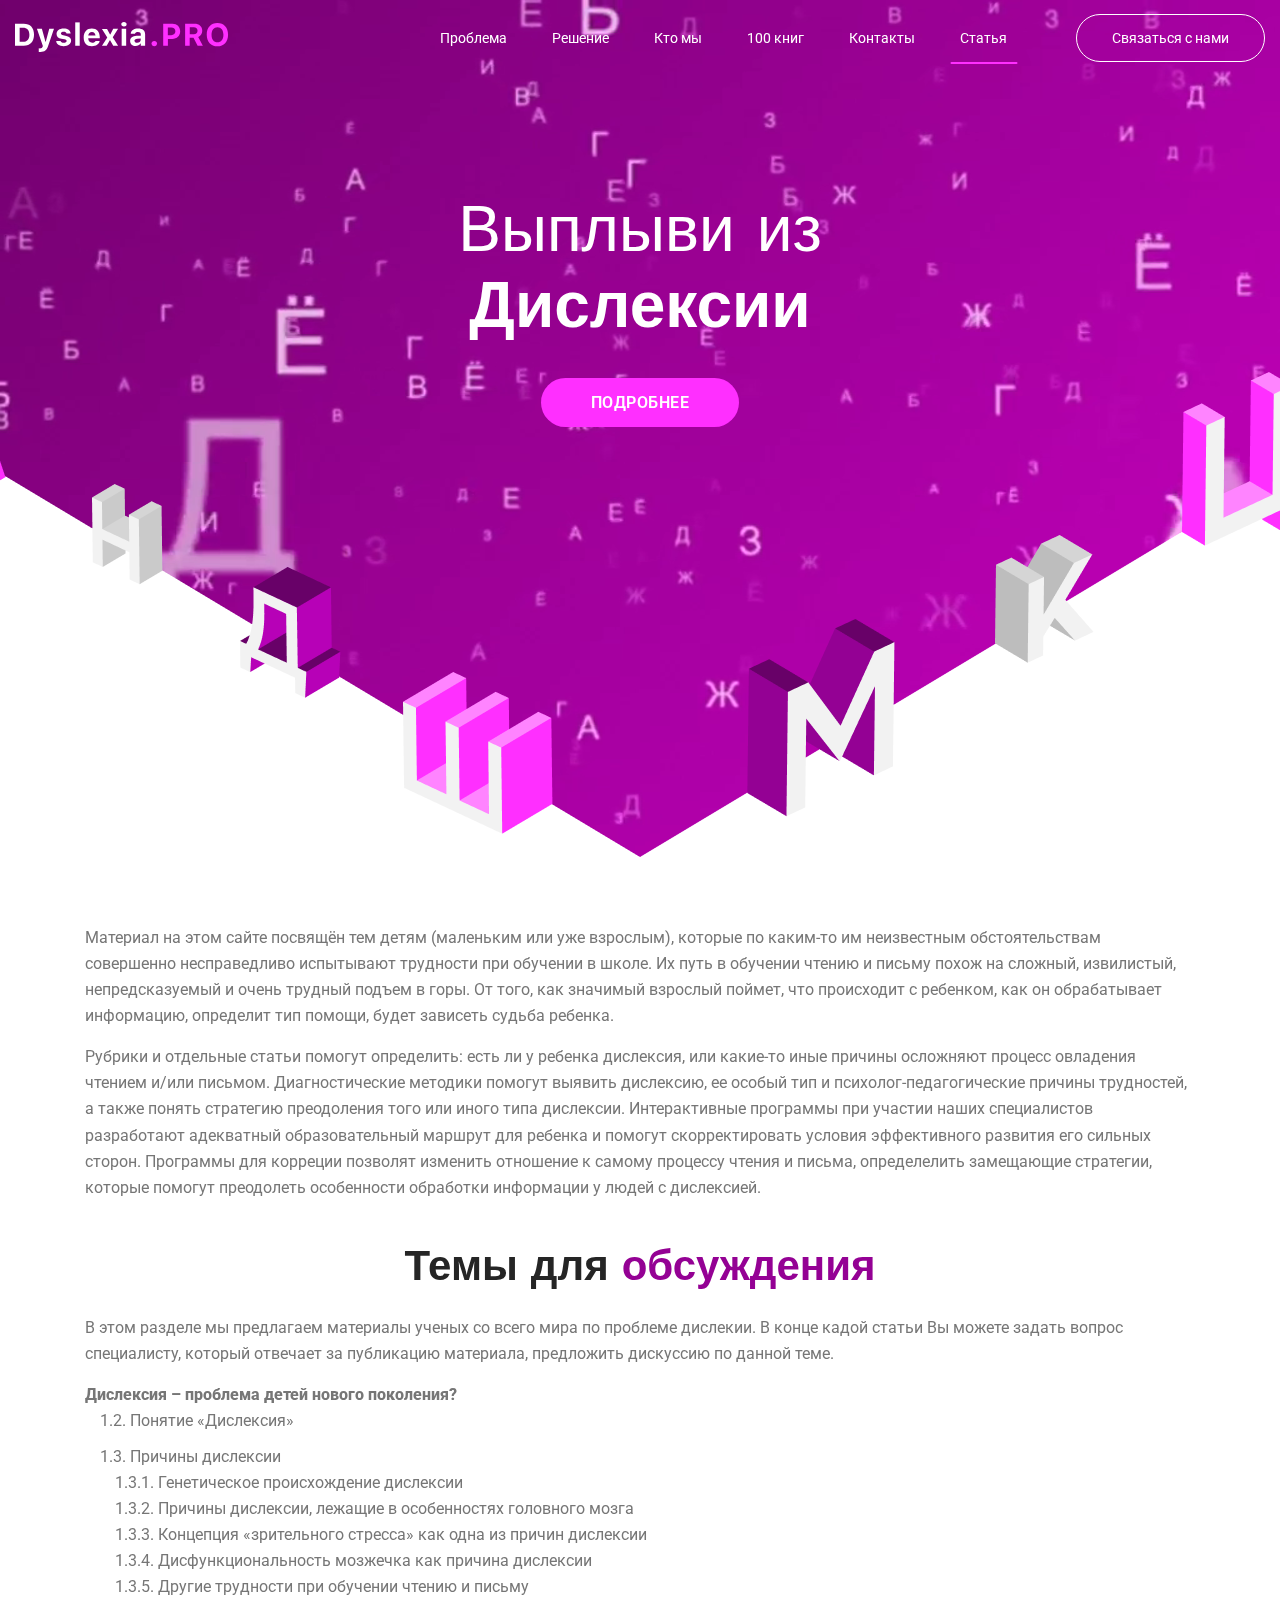
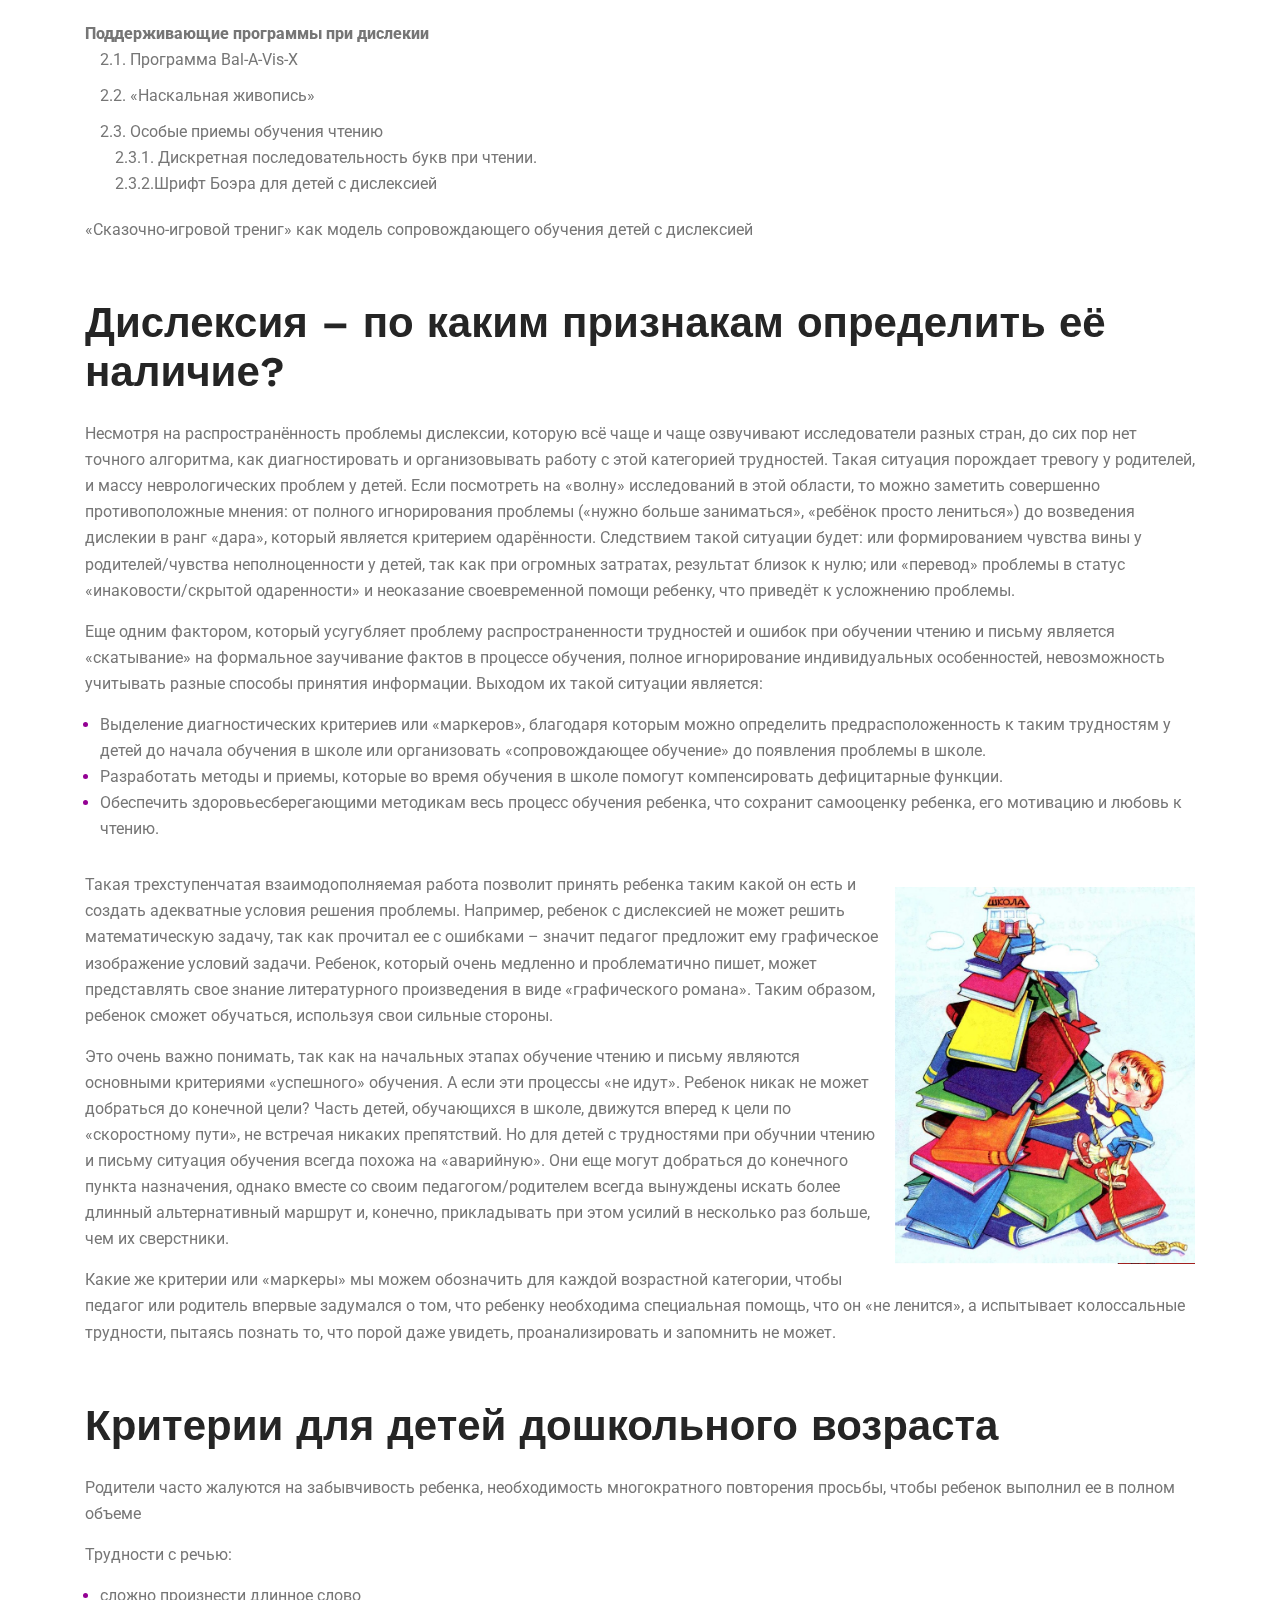
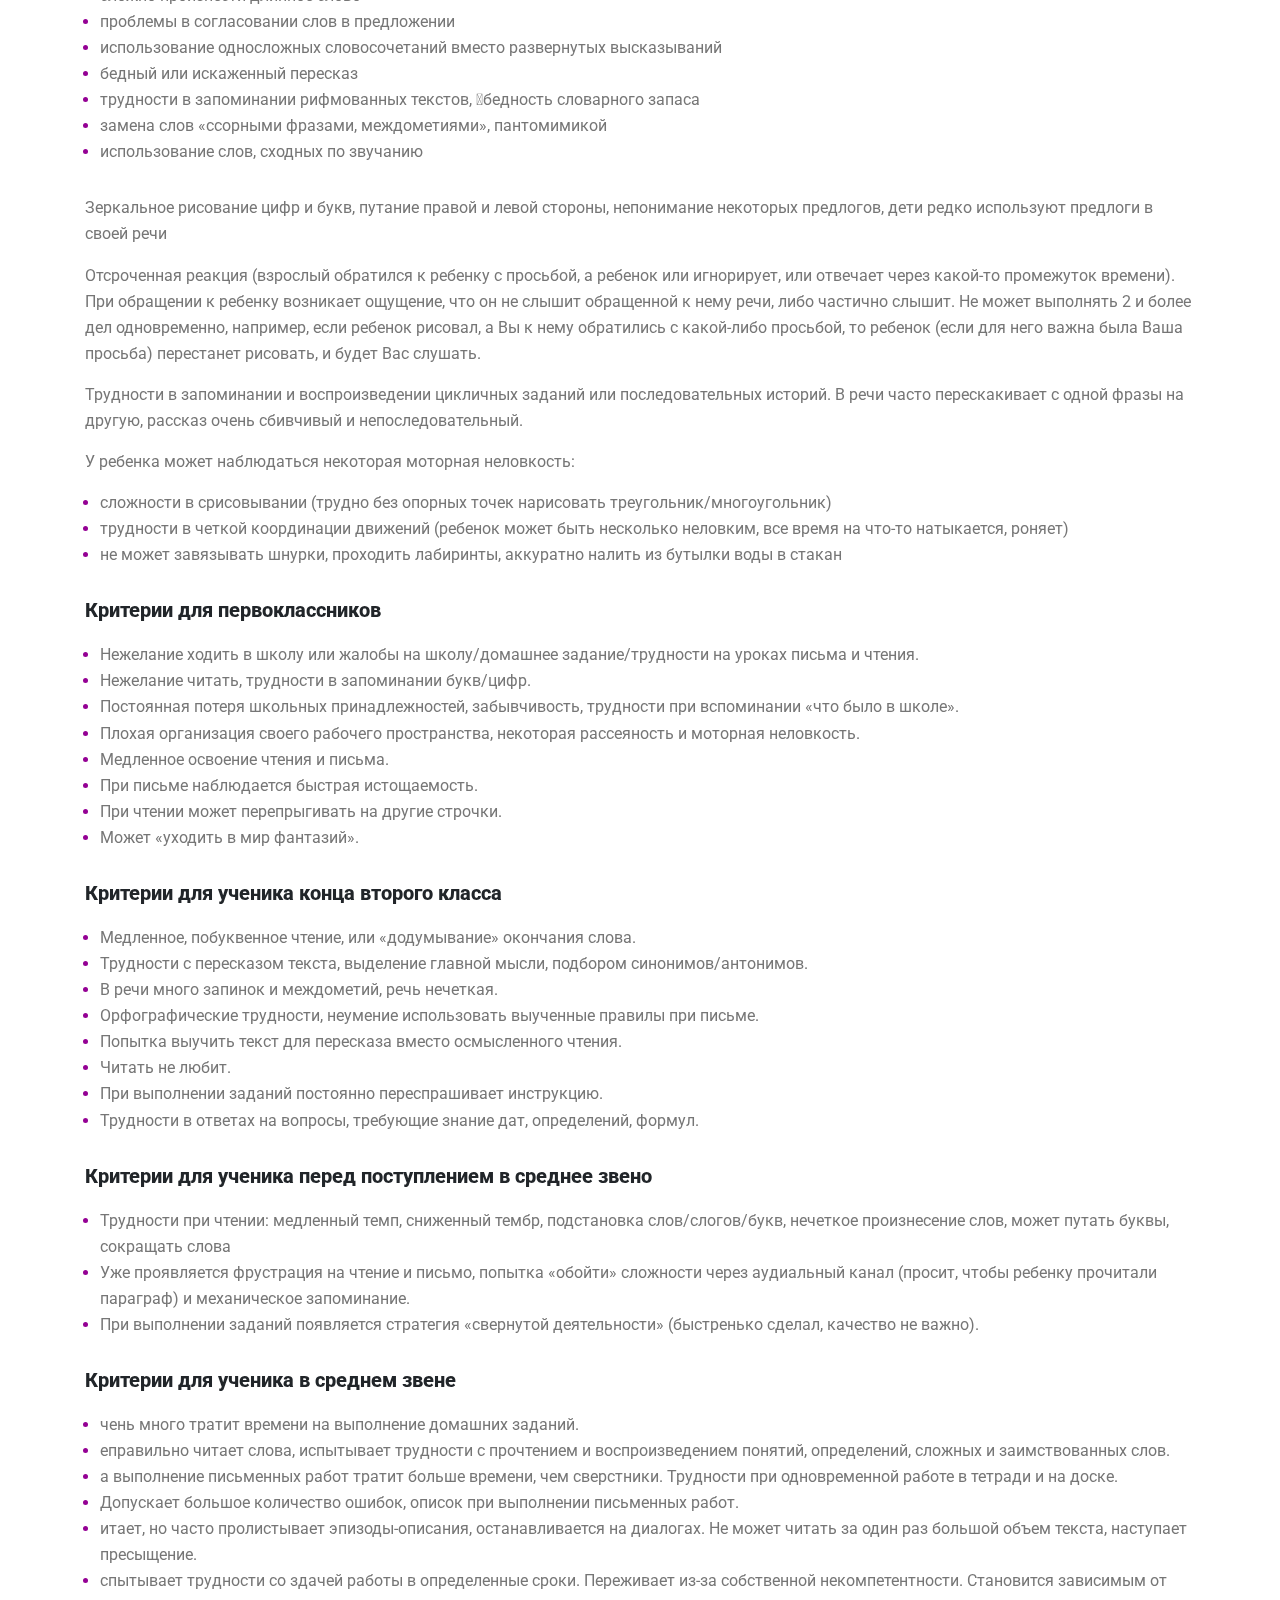
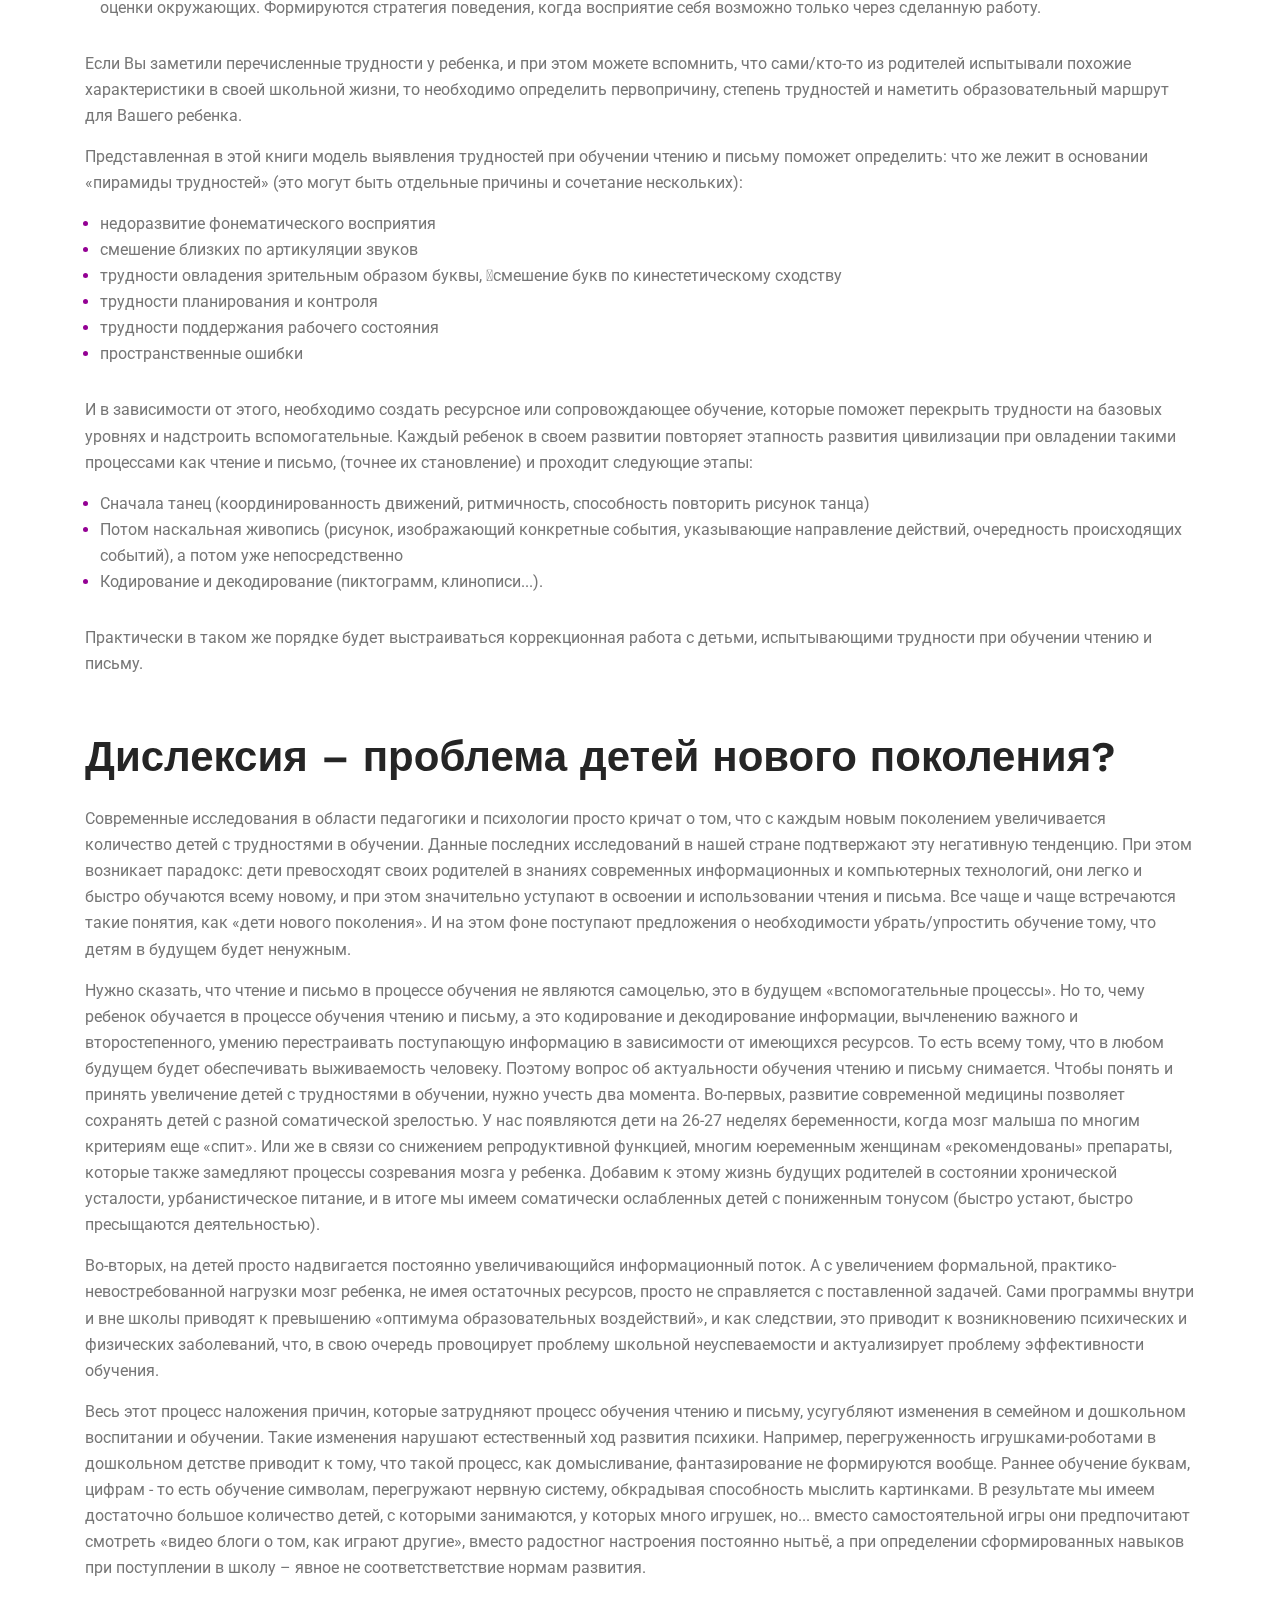
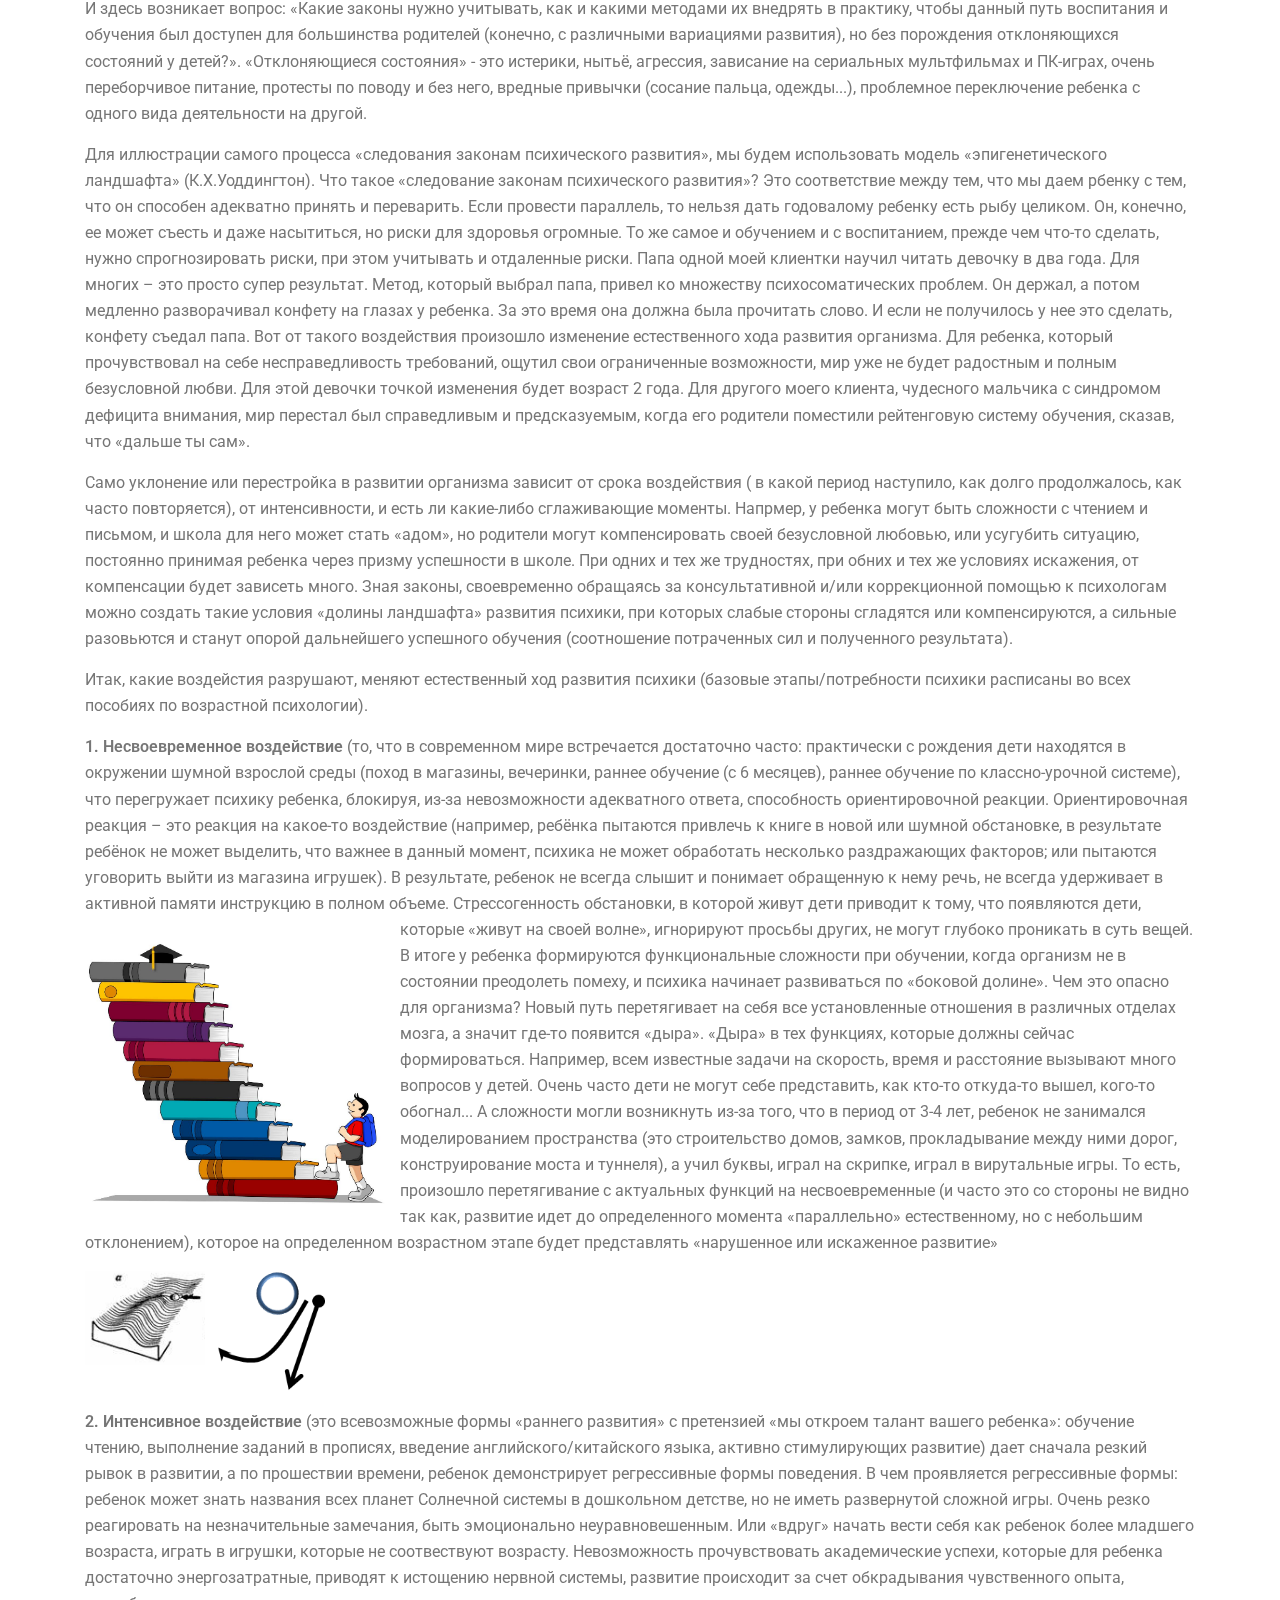
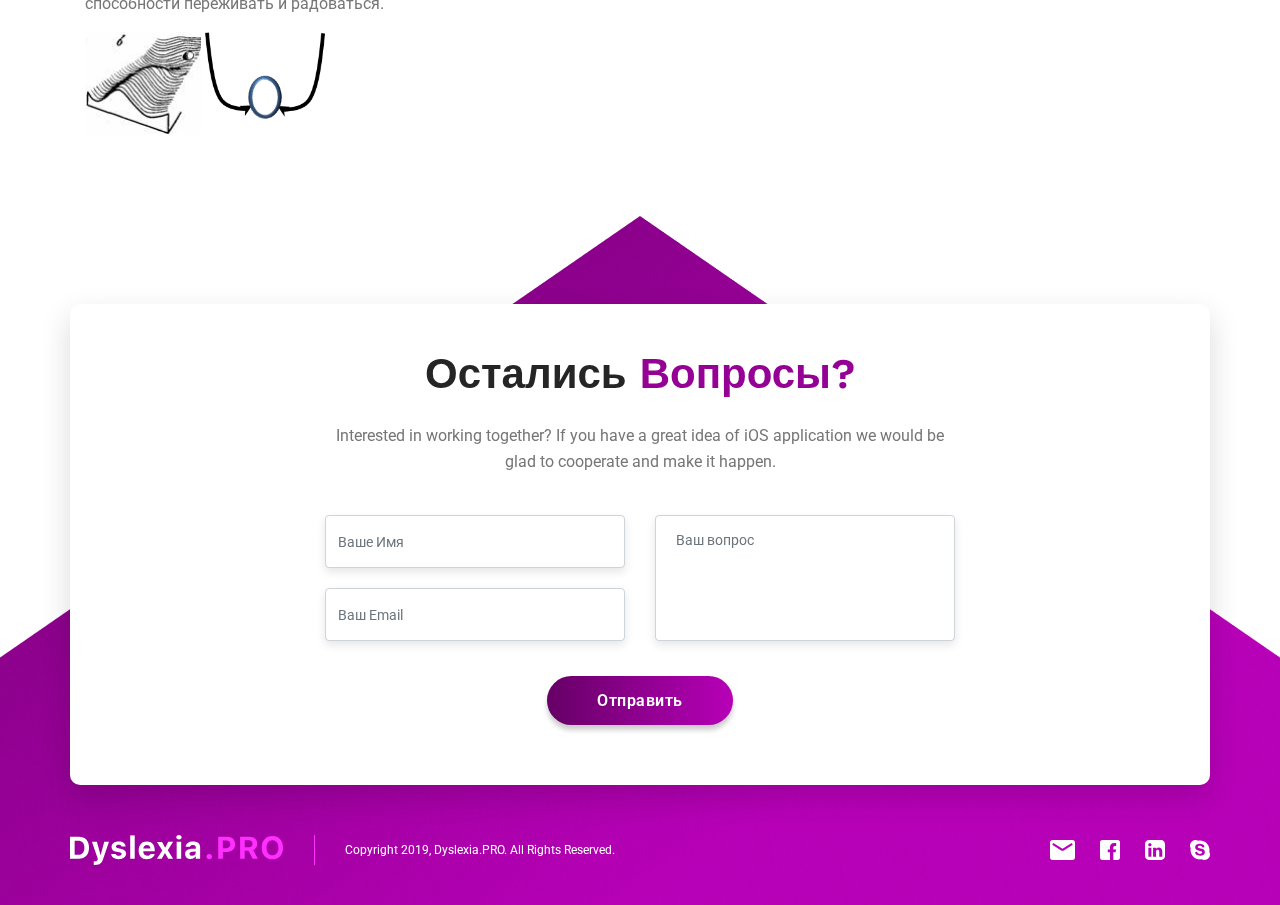
==== article.html @ 653fce06 "add article" ====
<!DOCTYPE html>
<html lang="en">
<head>
  <title>Dyslexia Pro</title>
  <meta charset="UTF-8">
  <meta name="viewport" content="width=device-width, initial-scale=1, shrink-to-fit=no">

  <link href="https://fonts.googleapis.com/css?family=Open+Sans:400,700%7CRoboto:400,500,700,900%7CPlayfair+Display:400,700,700i,900,900i%7CWork+Sans:400,500,600,700"
  rel="stylesheet">

  <link rel="shortcut icon" href="assets/images/favicon.ico">
  <link rel="stylesheet" href="assets/css/bootstrap.min.css">
  <link rel="stylesheet" href="assets/css/magnific-popup.css">
  <link rel="stylesheet" href="assets/css/owl.carousel.min.css">
  <link rel="stylesheet" href="assets/css/owl.theme.default.min.css">
  <link rel="stylesheet" href="assets/css/plugins.css"/>
  <link rel="stylesheet" href="assets/css/reset.css">
  <link rel="stylesheet" href="assets/css/style.css">
  <link rel="stylesheet" href="assets/css/responsive.css"/>
</head>
<body>


  <header id="header" class="xs-header header-transparent header-style2 position-static">
    <div class="wrapper-menu">
      <div class="container-fluid">
        <nav class="xs-menus clearfix">

          <div class="nav-header">
            <a class="nav-brand nav_scroll" href="#header">
              <img src="assets/images/logo dyslexia-pro.svg" title="Dyslexia Pro" alt="logo">
            </a>
            <div class="nav-toggle"></div>
          </div>

          <div class="nav-menus-wrapper align-to-right">
            <ul class="nav-menu">
              <li><a class="nav_scroll" href="index.html">Проблема</a></li>
              <li><a class="nav_scroll" href="index.html">Решение</a></li>
              <li><a class="nav_scroll" href="index.html">Кто мы</a></li>
              <li><a class="nav_scroll" href="index.html">100 книг</a></li>
              <li><a class="nav_scroll" href="index.html">Контакты</a></li>
              <li class="active"><a class="nav_scroll" href="#">Статья</a></li>
            </ul>

            <div class="xs-menu-button-wrapper">
              <a href="#xs-contact-form" class="button-request button-request-mob nav_scroll">Связаться с
                нами</a>
              </div>
            </div>
          </nav>
        </div>
      </div>

      <div class="header_content">
        <div class="container ">

          <div class="headerContent_title">
            <h1><span class="font-weight-normal">Выплыви из</span> <br> Дислексии</h1>
          </div>

          <div class="headerContent_button">
            <a class="nav_scroll" href="#problem">Подробнее</a>
          </div>

          <div class="header_video_wrapper">
            <video class="header_video d-none d-sm-block" loop muted autoplay>
              <source src="assets/video/video-letters.mp4" type="video/mp4">
              </video>
              <video class="header_video d-block d-sm-none" loop muted autoplay>
                <source src="assets/video/video-letters-small.mp4" type="video/mp4">
                </video>
              </div>

            </div>
          </div>

        </header>


        <section id="problem" class="article-page">
          <div class="container">
            <div class="row">
              <div class="col-12">
                <div class="problemDesc_content">
                  <p>Материал на этом сайте посвящён тем детям (маленьким или уже взрослым), которые по каким-то им неизвестным обстоятельствам совершенно несправедливо испытывают трудности при обучении в школе. Их путь в обучении чтению и письму похож на сложный, извилистый, непредсказуемый и очень трудный подъем в горы. От того, как значимый взрослый поймет, что происходит с ребенком, как он обрабатывает информацию, определит тип помощи, будет зависеть судьба ребенка.
                  </p>
                  <p>
                    Рубрики и отдельные статьи помогут определить: есть ли у ребенка дислексия, или какие-то иные причины осложняют процесс овладения чтением и/или письмом. Диагностические методики помогут выявить дислексию, ее особый тип и психолог-педагогические причины трудностей, а также понять стратегию преодоления того или иного типа дислексии. Интерактивные программы при участии наших специалистов разработают адекватный образовательный маршрут для ребенка и помогут скорректировать условия эффективного развития его сильных сторон. Программы для корреции позволят изменить отношение к самому процессу чтения и письма, определелить замещающие стратегии, которые помогут преодолеть особенности обработки информации у людей с дислексией.
                  </p>
                </div>

                <div class="topics">
                  <div class="answer_title">
                    <h2>Темы для <span class="color-title">обсуждения</span></h2>
                  </div>
                  <p>
                    В этом разделе мы предлагаем материалы ученых со всего мира по проблеме дислекии. В конце кадой статьи Вы можете задать вопрос специалисту, который отвечает за публикацию материала, предложить дискуссию по данной теме.
                  </p>
                  <ul class="main-list">
                    <li>Дислексия – проблема детей нового поколения?
                      <ul>
                        <li>1.2. Понятие «Дислексия»</li>
                        <li>1.3. Причины дислексии
                          <ul>
                            <li>1.3.1. Генетическое происхождение дислексии</li>
                            <li>1.3.2. Причины дислексии, лежащие в особенностях головного мозга</li>
                            <li>1.3.3. Концепция «зрительного стресса» как одна из причин дислексии</li>
                            <li>1.3.4. Дисфункциональность мозжечка как причина дислексии</li>
                            <li>1.3.5. Другие трудности при обучении чтению и письму</li>
                          </ul>
                        </li>
                      </ul>
                    </li>
                  </ul>

                  <ul class="main-list">
                    <li>Поддерживающие программы при дислекии
                      <ul>
                        <li>2.1. Программа Bal-A-Vis-X</li>
                        <li>2.2. «Наскальная живопись»</li>
                        <li>2.3. Особые приемы обучения чтению
                          <ul>
                            <li>2.3.1. Дискретная последовательность букв при чтении.</li>
                            <li>2.3.2.Шрифт Боэра для детей с дислексией</li>
                          </ul>
                        </li>
                      </ul>
                    </li>
                  </ul>

                  <p>«Сказочно-игровой трениг» как модель сопровождающего обучения детей с дислексией</p>

                </div><!---topics-->

                <div class="content">
                  <h2>Дислексия – по каким признакам определить её наличие?</h2>
                  <p>Несмотря на распространённость проблемы дислексии, которую всё чаще и чаще озвучивают исследователи разных стран, до сих пор нет точного алгоритма, как диагностировать и организовывать работу с этой категорией трудностей. Такая ситуация порождает тревогу у родителей, и массу неврологических проблем у детей. Если посмотреть на «волну» исследований в этой области, то можно заметить совершенно противоположные мнения: от полного игнорирования проблемы («нужно больше заниматься», «ребёнок просто лениться») до возведения дислекии в ранг «дара», который является критерием одарённости. Следствием такой ситуации будет: или формированием чувства вины у родителей/чувства неполноценности у детей, так как при огромных затратах, результат близок к нулю; или «перевод» проблемы в статус «инаковости/скрытой одаренности» и неоказание своевременной помощи ребенку, что приведёт к усложнению проблемы.
                  </p>
                  <p>
                    Еще одним фактором, который усугубляет проблему распространенности трудностей и ошибок при обучении чтению и письму является «скатывание» на формальное заучивание фактов в процессе обучения, полное игнорирование индивидуальных особенностей, невозможность учитывать разные способы принятия информации. Выходом их такой ситуации является:
                  </p>
                  <ul class="main-list color-disc">
                    <li><span>Выделение диагностических критериев или «маркеров», благодаря которым можно определить предрасположенность к таким трудностям у детей до начала обучения в школе или организовать «сопровождающее обучение» до появления проблемы в школе.</span></li>
                    <li><span>Разработать методы и приемы, которые во время обучения в школе помогут компенсировать дефицитарные функции.</span></li>
                    <li><span>Обеспечить здоровьесберегающими методикам весь процесс обучения ребенка, что сохранит самооценку ребенка, его мотивацию и любовь к чтению.</span></li>

                  </ul>
                  <p><img class="float-right" src="assets/images/boy 2.png" alt="">Такая трехступенчатая взаимодополняемая работа позволит принять ребенка таким какой он есть и создать адекватные условия решения проблемы. Например, ребенок с дислексией не может решить математическую задачу, так как прочитал ее с ошибками – значит педагог предложит ему графическое изображение условий задачи. Ребенок, который очень медленно и проблематично пишет, может представлять свое знание литературного произведения в виде «графического романа». Таким образом, ребенок сможет обучаться, используя свои сильные стороны.</p>

                  <p>Это очень важно понимать, так как на начальных этапах обучение чтению и письму являются основными критериями «успешного» обучения. А если эти процессы «не идут». Ребенок никак не может добраться до конечной цели? Часть детей, обучающихся в школе, движутся вперед к цели по «скоростному пути», не встречая никаких препятствий. Но для детей с трудностями при обучнии чтению и письму ситуация обучения всегда похожа на «аварийную».
                    Они еще могут добраться до конечного пункта назначения, однако вместе со своим педагогом/родителем всегда вынуждены искать более длинный альтернативный маршрут и, конечно, прикладывать при этом усилий в несколько раз больше, чем их сверстники.</p>
                    <p>Какие же критерии или «маркеры» мы можем обозначить для каждой возрастной категории, чтобы педагог или родитель впервые задумался о том, что ребенку необходима специальная помощь, что он «не ленится», а испытывает колоссальные трудности, пытаясь познать то, что порой даже увидеть, проанализировать и запомнить не может.</p>

                    <div class="criterias">

                      <h2>Критерии для детей дошкольного возраста</h2>
                      <p>Родители часто жалуются на забывчивость ребенка, необходимость многократного повторения просьбы, чтобы ребенок выполнил ее в полном объеме</p>
                      <p>Трудности с речью:</p>
                      <ul class="main-list color-disc">
                        <li><span>сложно произнести длинное слово</span></span></li>
                        <li><span>проблемы в согласовании слов в предложении</span></li>
                        <li><span>использование односложных словосочетаний вместо развернутых высказываний</span></li>
                        <li><span>бедный или искаженный пересказ</span></li>
                        <li><span>трудности в запоминании рифмованных текстов, бедность словарного запаса</span></li>
                        <li><span>замена слов «ссорными фразами, междометиями», пантомимикой</span></li>
                        <li><span>использование слов, сходных по звучанию</span></li>

                      </ul>
                      <p>Зеркальное рисование цифр и букв, путание правой и левой стороны, непонимание некоторых предлогов, дети редко используют предлоги в своей речи</p>
                      <p>Отсроченная реакция (взрослый обратился к ребенку с просьбой, а ребенок или игнорирует, или отвечает через какой-то промежуток времени). При обращении к ребенку возникает ощущение, что он не слышит обращенной к нему речи, либо частично слышит. Не может выполнять 2 и более дел одновременно, например, если ребенок рисовал, а Вы к нему обратились с какой-либо просьбой, то ребенок (если для него важна была Ваша просьба) перестанет рисовать, и будет Вас слушать.</li>
                        <p>Трудности в запоминании и воспроизведении цикличных заданий или последовательных историй. В речи часто перескакивает с одной фразы на другую, рассказ очень сбивчивый и непоследовательный.</p>
                        <p>У ребенка может наблюдаться некоторая моторная неловкость:</p>

                        <ul class="main-list color-disc">
                          <li><span>сложности в срисовывании (трудно без опорных точек нарисовать треугольник/многоугольник)</span></li>
                          <li><span>трудности в четкой координации движений (ребенок может быть несколько неловким, все время на что-то натыкается, роняет)</span></li>
                          <li><span>не может завязывать шнурки, проходить лабиринты, аккуратно налить из бутылки воды в стакан</span></li>
                        </ul>

                        <strong>Критерии для первоклассников </strong>
                        <ul class="main-list color-disc">
                          <li><span>Нежелание ходить в школу или жалобы на школу/домашнее задание/трудности на уроках письма и чтения.</span></li>
                          <li><span>Нежелание читать, трудности в запоминании букв/цифр.</span></li>
                          <li><span>Постоянная потеря школьных принадлежностей, забывчивость, трудности при вспоминании «что было в школе».</span></li>
                          <li><span>Плохая организация своего рабочего пространства, некоторая рассеяность и моторная неловкость.</span></li>
                          <li><span>Медленное освоение чтения и письма.</span></li>
                          <li><span>При письме наблюдается быстрая истощаемость.</span></li>
                          <li><span>При чтении может перепрыгивать на другие строчки.</span></li>
                          <li><span>Может «уходить в мир фантазий».</span></li>
                        </ul>

                        <strong>Критерии для ученика конца второго класса </strong>
                        <ul class="main-list color-disc">
                          <li><span>Медленное, побуквенное чтение, или «додумывание» окончания слова.</span></li>
                          <li><span>Трудности с пересказом текста, выделение главной мысли, подбором синонимов/антонимов.</span></li>
                          <li><span>В речи много запинок и междометий, речь нечеткая.</span></li>
                          <li><span>Орфографические трудности, неумение использовать выученные правилы при письме.</span></li>
                          <li><span>Попытка выучить текст для пересказа вместо осмысленного чтения.</span></li>
                          <li><span>Читать не любит.</span></li>
                          <li><span>При выполнении заданий постоянно переспрашивает инструкцию.</span></li>
                          <li><span>Трудности в ответах на вопросы, требующие знание дат, определений, формул.</span></li>
                        </ul>

                        <strong>Критерии для ученика перед поступлением в среднее звено </strong>
                        <ul class="main-list color-disc">
                          <li><span>Трудности при чтении: медленный темп, сниженный тембр, подстановка слов/слогов/букв, нечеткое произнесение слов, может путать буквы, сокращать слова</span></li>
                          <li><span>Уже проявляется фрустрация на чтение и письмо, попытка «обойти» сложности через аудиальный канал (просит, чтобы ребенку прочитали параграф) и механическое запоминание.</span></li>
                          <li><span>При выполнении заданий появляется стратегия «свернутой деятельности» (быстренько сделал, качество не важно).</span></li>
                        </ul>

                        <strong>Критерии для ученика в среднем звене</strong>
                        <ul class="main-list color-disc">
                          <li><span>чень много тратит времени на выполнение домашних заданий.</span></li>
                          <li><span>еправильно читает слова, испытывает трудности с прочтением и воспроизведением понятий, определений, сложных и заимствованных слов.</span></li>
                          <li><span>а выполнение письменных работ тратит больше времени, чем сверстники. Трудности при одновременной работе в тетради и на доске.</span></li>
                          <li><span>Допускает большое количество ошибок, описок при выполнении письменных работ.</span></li>
                          <li><span>итает, но часто пролистывает эпизоды-описания, останавливается на диалогах. Не может читать за один раз большой объем текста, наступает пресыщение.</span></li>
                          <li><span>спытывает трудности со здачей работы в определенные сроки. Переживает из-за собственной некомпетентности. Становится зависимым от оценки окружающих. Формируются стратегия поведения, когда восприятие себя возможно только через сделанную работу.</span></li>
                        </ul>
                      </div>

                      <p>Если Вы заметили перечисленные трудности у ребенка, и при этом можете вспомнить, что сами/кто-то из родителей испытывали похожие характеристики в своей школьной жизни, то необходимо определить первопричину, степень трудностей и наметить образовательный маршрут для Вашего ребенка.</p>
                      <p>Представленная в этой книги модель выявления трудностей при обучении чтению и письму поможет определить: что же лежит в основании «пирамиды трудностей» (это могут быть отдельные причины и сочетание нескольких):</p>
                      <ul class="main-list color-disc">
                        <li><span>недоразвитие фонематического восприятия</span></li>
                        <li><span>смешение близких по артикуляции звуков</span></li>
                        <li><span>трудности овладения зрительным образом буквы, смешение букв по кинестетическому сходству</span></li>
                        <li><span>трудности планирования и контроля</span></li>
                        <li><span>трудности поддержания рабочего состояния</span></li>
                        <li><span>пространственные ошибки</span></li>

                      </ul>

                      <p>И в зависимости от этого, необходимо создать ресурсное или сопровождающее обучение, которые поможет перекрыть трудности на базовых уровнях и надстроить вспомогательные. Каждый ребенок в своем развитии повторяет этапность развития цивилизации при овладении такими процессами как чтение и письмо, (точнее их становление) и проходит следующие этапы:</p>
                      <ul class="main-list color-disc">
                        <li><span>Сначала танец (координированность движений, ритмичность, способность повторить рисунок танца)</span></li>
                        <li><span>Потом наскальная живопись (рисунок, изображающий конкретные события, указывающие направление действий, очередность происходящих событий), а потом уже непосредственно</span></li>
                        <li><span>Кодирование и декодирование (пиктограмм, клинописи...).</span></li>
                      </ul>

                      <p>Практически в таком же порядке будет выстраиваться коррекционная работа с детьми, испытывающими трудности при обучении чтению и письму.</p>

                      <h2>Дислексия – проблема детей нового поколения?</h2>
                      <p>Современные исследования в области педагогики и психологии просто кричат о том, что с каждым новым поколением увеличивается количество детей с трудностями в обучении. Данные последних исследований в нашей стране подтвержают эту негативную тенденцию. При этом возникает парадокс: дети превосходят своих родителей в знаниях современных информационных и компьютерных технологий, они легко и быстро обучаются всему новому, и при этом значительно уступают в освоении и использовании чтения и письма. Все чаще и чаще встречаются такие понятия, как «дети нового поколения». И на этом фоне поступают предложения о необходимости убрать/упростить обучение тому, что детям в будущем будет ненужным.</p>

                      <p>Нужно сказать, что чтение и письмо в процессе обучения не являются самоцелью, это в будущем «вспомогательные процессы». Но то, чему ребенок обучается в процессе обучения чтению и письму, а это кодирование и декодирование информации, вычленению важного и второстепенного, умению перестраивать поступающую информацию в зависимости от имеющихся ресурсов. То есть всему тому, что в любом будущем будет обеспечивать выживаемость человеку. Поэтому вопрос об актуальности обучения чтению и письму снимается. Чтобы понять и принять увеличение детей с трудностями в обучении, нужно учесть два момента. Во-первых, развитие современной медицины позволяет сохранять детей с разной соматической зрелостью. У нас появляются дети на 26-27 неделях беременности, когда мозг малыша по многим критериям еще «спит». Или же в связи со снижением репродуктивной функцией, многим юеременным женщинам «рекомендованы» препараты, которые также замедляют процессы созревания мозга у ребенка. Добавим к этому жизнь будущих родителей в состоянии хронической усталости, урбанистическое питание, и в итоге мы имеем соматически ослабленных детей с пониженным тонусом (быстро устают, быстро пресыщаются деятельностью).</p>

                      <p>Во-вторых, на детей просто надвигается постоянно увеличивающийся информационный поток. А с увеличением формальной, практико-невостребованной нагрузки мозг ребенка, не имея остаточных ресурсов, просто не справляется с поставленной задачей. Сами программы внутри и вне школы приводят к превышению «оптимума образовательных воздействий», и как следствии, это приводит к возникновению психических и физических заболеваний, что, в свою очередь провоцирует проблему школьной неуспеваемости и актуализирует проблему эффективности обучения.</p>

                      <p>Весь этот процесс наложения причин, которые затрудняют процесс обучения чтению и письму, усугубляют изменения в семейном и дошкольном воспитании и обучении. Такие изменения нарушают естественный ход развития психики. Например, перегруженность игрушками-роботами в дошкольном детстве приводит к тому, что такой процесс, как домысливание, фантазирование не формируются вообще. Раннее обучение буквам, цифрам  - то есть обучение символам, перегружают нервную систему, обкрадывая способность мыслить картинками. В результате мы имеем достаточно большое количество детей, с которыми занимаются, у которых много игрушек, но... вместо самостоятельной игры они предпочитают смотреть «видео блоги о том, как играют другие», вместо радостног настроения постоянно нытьё, а при определении сформированных навыков при поступлении в школу – явное не соответстветствие нормам развития.</p>

                      <p>И здесь возникает вопрос: «Какие законы нужно учитывать, как и какими методами их внедрять в практику, чтобы данный путь воспитания и обучения был доступен для большинства родителей (конечно, с различными вариациями развития), но без порождения отклоняющихся состояний у детей?». «Отклоняющиеся состояния» - это истерики, нытьё, агрессия, зависание на сериальных мультфильмах и ПК-играх, очень переборчивое питание, протесты по поводу и без него, вредные привычки (сосание пальца, одежды...), проблемное переключение ребенка с одного вида деятельности на другой.</p>

                      <p>Для иллюстрации самого процесса «следования законам психического развития», мы будем использовать модель «эпигенетического ландшафта» (К.Х.Уоддингтон). Что такое «следование законам психического развития»? Это соответствие между тем, что мы даем рбенку с тем, что он способен адекватно принять и переварить. Если провести параллель, то нельзя дать годовалому ребенку есть рыбу целиком. Он, конечно, ее может съесть и даже насытиться, но риски для здоровья огромные. То же самое и обучением и с воспитанием, прежде чем что-то сделать, нужно спрогнозировать риски, при этом учитывать и отдаленные риски. Папа одной моей клиентки научил читать девочку в два года. Для многих – это просто супер результат. Метод, который выбрал папа, привел ко множеству психосоматических проблем. Он держал, а потом медленно разворачивал конфету на глазах у ребенка. За это время она должна была прочитать слово. И если не получилось у нее это сделать, конфету съедал папа. Вот от такого воздействия произошло изменение естественного хода развития организма. Для ребенка, который прочувствовал на себе несправедливость требований, ощутил свои ограниченные возможности, мир уже не будет радостным и полным безусловной любви. Для этой девочки точкой изменения будет возраст 2 года. Для другого моего клиента, чудесного мальчика с синдромом дефицита внимания, мир перестал был справедливым и предсказуемым, когда его родители поместили рейтенговую систему обучения, сказав, что «дальше ты сам».</p>

                      <p>Само уклонение или перестройка в развитии организма зависит от срока воздействия ( в какой период наступило, как долго продолжалось, как часто повторяется), от интенсивности, и есть ли какие-либо сглаживающие моменты. Напрмер, у ребенка могут быть сложности с чтением и письмом, и школа для него может стать «адом», но родители могут компенсировать своей безусловной любовью, или усугубить ситуацию, постоянно принимая ребенка через призму успешности в школе. При одних и тех же трудностях, при обних и тех же условиях искажения, от компенсации будет зависеть много. Зная законы, своевременно обращаясь за консультативной и/или коррекционной помощью к психологам можно создать такие условия «долины ландшафта» развития психики, при которых слабые стороны сгладятся или компенсируются, а сильные разовьются и станут опорой дальнейшего успешного обучения (соотношение потраченных сил и полученного результата).</p>

                      <p>Итак, какие воздейстия разрушают, меняют естественный ход развития психики (базовые этапы/потребности психики расписаны во всех пособиях по возрастной психологии).</p>

                      <div class="content-bottom">
                        <p><strong>1. Несвоевременное воздействие</strong> (то, что в современном мире встречается достаточно часто: практически с рождения дети находятся в окружении шумной взрослой среды (поход в магазины, вечеринки, раннее обучение (с 6 месяцев), раннее обучение по классно-урочной системе), что перегружает психику ребенка, блокируя, из-за невозможности адекватного ответа, способность ориентировочной реакции. Ориентировочная реакция – это реакция на какое-то воздействие (например, ребёнка пытаются привлечь к книге в новой или шумной обстановке, в результате ребёнок не может выделить, что важнее в данный момент, психика не может обработать несколько раздражающих факторов; или пытаются уговорить выйти из магазина игрушек). В результате, ребенок не всегда слышит и понимает обращенную к нему речь, не всегда удерживает в активной памяти инструкцию в полном объеме. Стрессогенность обстановки, в которой живут дети приводит к тому, что появляются дети, которые «живут на своей волне», игнорируют просьбы других, не могут глубоко проникать в суть вещей. <img class="float-left" src="assets/images/boy 3.png" alt=""> В итоге у ребенка формируются функциональные сложности при обучении, когда организм не в состоянии преодолеть помеху, и психика начинает развиваться по «боковой долине». Чем это опасно для организма? Новый путь перетягивает на себя все установленные отношения в различных отделах мозга, а значит где-то появится «дыра».  «Дыра» в тех функциях, которые должны сейчас формироваться. Например, всем известные задачи на скорость, время и расстояние вызывают много вопросов у детей. Очень часто дети не могут себе представить, как кто-то откуда-то вышел, кого-то обогнал... А сложности могли возникнуть из-за того, что в период от 3-4 лет, ребенок не занимался моделированием пространства (это строительство домов, замков, прокладывание между ними дорог, конструирование моста и туннеля), а учил буквы, играл на скрипке, играл в вирутальные игры. То есть, произошло перетягивание с актуальных функций на несвоевременные (и часто это со стороны не видно так как, развитие идет до определенного момента «параллельно» естественному, но с небольшим отклонением), которое на определенном возрастном этапе будет представлять «нарушенное или искаженное развитие»</p>

                        <div class="img-block"><img class="scheme" src="assets/images/scheme.png" alt=""><img class="scheme" src="assets/images/imga.png" alt=""></div>

                        <p><strong>2. Интенсивное воздействие</strong> (это всевозможные формы «раннего развития» с претензией «мы откроем талант вашего ребенка»: обучение чтению, выполнение заданий в прописях, введение английского/китайского языка, активно стимулирующих развитие) дает сначала резкий рывок в развитии, а по прошествии времени, ребенок демонстрирует регрессивные формы поведения. В чем проявляется регрессивные формы: ребенок может знать названия всех планет Солнечной системы в дошкольном детстве, но не иметь развернутой сложной игры. Очень резко реагировать на незначительные замечания, быть эмоционально неуравновешенным. Или «вдруг» начать вести себя как ребенок более младшего возраста, играть в игрушки, которые не соотвествуют возрасту. Невозможность прочувствовать академические успехи, которые для ребенка достаточно энергозатратные, приводят к истощению нервной системы, развитие происходит за счет обкрадывания чувственного опыта, способности переживать и радоваться.</p>

                        <div class="img-block"><img class="scheme" src="assets/images/scheme 1.png" alt=""><img class="scheme" src="assets/images/imgb.png" alt=""></div>
                      </div>
                    </div>

                  </div>

                </div>
              </div>
            </div>
          </section>


          <footer id="footer">
            <div class="container">
              <div class="row footer_form">

                <div class="col-12">
                  <div class="footerForm_desc">
                    <div class="footerForm_title">
                      <h2>Остались <span class="color-title">Вопросы?</span></h2>
                    </div>

                    <div class="footerForm_content">
                      <p>Interested in working together? If you have a great idea of iOS application we would be glad
                        to cooperate and make it happen.</p>
                      </div>
                    </div>
                  </div>

                  <div class="col-12">
                    <div class="form-wrapper">
                      <form action="#" id="xs-contact-form" class="contact-form" method="post">

                        <div class="row form_elements">
                          <div class="col-md-6 col-12 area_inputs">
                            <input type="text" placeholder="Ваше Имя" name="name" id="xs_contact_name"
                            class="form-control form-control_input">
                            <input type="email" placeholder="Ваш Email" name="email" id="xs_contact_email"
                            class="form-control form-control_input">
                          </div>

                          <div class="col-md-6 col-12">
                            <textarea name="massage" id="x_contact_massage" placeholder="Ваш вопрос"
                            class="form-control form-control_textarea"></textarea>
                          </div>
                        </div>

                        <div class="button_wrapper">
                          <button type="submit" name="submit" id="xs_contact_submit" class="form_button main_button">
                            Отправить
                          </button>
                        </div>

                      </form>
                    </div>
                  </div>
                </div>


                <div id="contacts" class="row footer_info">

                  <div class="footer_info-left">
                    <div class="footer_logo">
                      <a class="nav_scroll" href="#header"><img src="assets/images/logo dyslexia-pro.svg" alt="logo"></a>
                    </div>
                    <div class="footer_copyright">
                      Copyright 2019, Dyslexia.PRO. All Rights Reserved.
                    </div>
                  </div>

                  <div class="footer_links">
                    <div class="footerLinks_block footerLinks_mail">
                      <a href="mailto:xxxxxxx"><img src="assets/images/mail.svg" alt="mail"></a>
                    </div>
                    <div class="footerLinks_block footerLinks_facebook">
                      <a href="https://facebook.com"><img src="assets/images/FB.svg" alt="facebook"></a>
                    </div>
                    <div class="footerLinks_block footerLinks_linkedin">
                      <a href="https://linkedin.com"><img src="assets/images/LI.svg" alt="linkedin"></a>
                    </div>
                    <div class="footerLinks_block footerLinks_skype">
                      <a href="skype:xxxxxxx?add"><img src="assets/images/skype.svg" alt="skype"></a>
                    </div>
                  </div>


                </div>
              </div>
            </footer>


            <!-- Library -->

            <script src="assets/js/jquery-3.2.1.min.js"></script>
            <script src="assets/js/plugins.js"></script>
            <script src="assets/js/Popper.js"></script>
            <script src="assets/js/bootstrap.min.js"></script>
            <script src="assets/js/jquery.magnific-popup.min.js"></script>
            <script src="assets/js/owl.carousel.min.js"></script>

            <!-- My Scripts-->

            <script src="assets/js/main.js"></script>

          </body>
          </html>
---- assets/css/plugins.css ----
/*
Author: XpeedStudio
Author URI: https://xpeedstudio.com
*/


@charset "UTF-8";

.nav-brand,.nav-brand:focus,.nav-brand:hover,.nav-menu>li>a{color:#70798b}.xs_nav{width:100%;height:70px;display:table;position:relative;font-family:inherit;background-color:#fff}.xs_nav *{box-sizing:border-box;-webkit-tap-highlight-color:transparent}.xs_nav-portrait{height:60px}.xs_nav-fixed-wrapper{width:100%;left:0;z-index:19998;will-change:opacity}.xs_nav-fixed-wrapper.fixed{position:fixed!important;-webkit-animation:fade .5s;animation:fade .5s}@keyframes fade{from{opacity:.999}to{opacity:1}}.xs_nav-fixed-wrapper .xs_nav{margin-right:auto;margin-left:auto}.xs_nav-fixed-placeholder{width:100%;display:none}.xs_nav-fixed-placeholder.xs_nav-fixed-placeholder.visible{display:block}.nav-toggle,.xs_nav-hidden .nav-header{display:none}.xs_nav-hidden{width:0!important;height:0!important;margin:0!important;padding:0!important;position:absolute;top:-9999px}.align-to-right{float:right}.nav-header{float:left}.nav-brand{line-height:70px;padding:0 15px;font-size:24px;text-decoration:none!important}.xs_nav-portrait .nav-brand{font-size:18px;line-height:48px}.nav-logo>img{height:48px;margin:11px auto;padding:0 15px;float:left}.nav-logo:focus>img{outline:initial}.xs_nav-portrait .nav-logo>img{height:36px;margin:6px auto 6px 15px;padding:0}.nav-toggle{width:30px;height:30px;padding:6px 2px 0;position:absolute;top:50%;margin-top:-14px;right:15px;cursor:pointer}.nav-toggle:before{content:"";position:absolute;width:24px;height:2px;background-color:#70798b;border-radius:10px;box-shadow:0 .5em 0 0 #70798b,0 1em 0 0 #70798b}.xs_nav-portrait .nav-toggle{display:block}.xs_nav-portrait .nav-menus-wrapper{width:320px;height:100%;top:0;left:-400px;position:fixed;background-color:#fff;z-index:20000;overflow-y:auto;-webkit-overflow-scrolling:touch;-webkit-transition-duration:.8s;transition-duration:.8s;-webkit-transition-timing-function:ease;transition-timing-function:ease}.xs_nav-portrait .nav-menus-wrapper.nav-menus-wrapper-right{left:auto;right:-400px}.xs_nav-portrait .nav-menus-wrapper.nav-menus-wrapper-open{left:0}.xs_nav-portrait .nav-menus-wrapper.nav-menus-wrapper-right.nav-menus-wrapper-open{left:auto;right:0}.nav-menus-wrapper-close-button{width:30px;height:40px;margin:10px 7px;display:none;float:right;color:#70798b;font-size:26px;cursor:pointer}.xs_nav-portrait .nav-menus-wrapper-close-button{display:block}.nav-menu{margin:0;padding:0;list-style:none;line-height:normal;font-size:0}.xs_nav-portrait .nav-menu{width:100%}.nav-menu.nav-menu-centered{text-align:center}.nav-menu.nav-menu-centered>li{float:none}.nav-menu>li{display:inline-block;float:none;text-align:left}.xs_nav-portrait .nav-menu>li{width:100%;position:relative;border-top:solid 1px #f0f0f0}.xs_nav-portrait .nav-menu>li:last-child{border-bottom:solid 1px #f0f0f0}.nav-menu+.nav-menu>li:first-child{border-top:none}.nav-menu>li>a{height:100%;padding:26px 15px;display:inline-block;position:relative;text-decoration:none;font-size:14px;-webkit-transition:color .3s,background .3s;transition:color .3s,background .3s}.xs_nav-portrait .nav-menu>li>a{width:100%;height:auto;padding:12px 15px 12px 26px}.nav-menu>li.active>a,.nav-menu>li.focus>a,.nav-menu>li:hover>a{color:#967ADC}.nav-menu>li>a>[class*=ion-],.nav-menu>li>a>i{width:18px;height:16px;line-height:16px;-webkit-transform:scale(1.4);-ms-transform:scale(1.4);transform:scale(1.4)}.nav-menu>li>a>[class*=ion-]{width:16px;display:inline-block;-webkit-transform:scale(1.8);-ms-transform:scale(1.8);transform:scale(1.8)}.xs_nav-portrait .nav-menu.nav-menu-social{width:100%;text-align:center}.nav-menu.nav-menu-social>li{text-align:center;float:none;border:none!important}.xs_nav-portrait .nav-menu.nav-menu-social>li{width:auto}.nav-menu.nav-menu-social>li>a>[class*=ion-]{font-size:12px}.nav-menu.nav-menu-social>li>a>.fa{font-size:14px}.xs_nav-portrait .nav-menu.nav-menu-social>li>a{padding:15px}.submenu-indicator{margin-left:6px;margin-top:6px;float:right;-webkit-transition:all .3s;transition:all .3s}.xs_nav-portrait .submenu-indicator{width:54px;height:44px;margin-top:0;position:absolute;top:0;right:0;text-align:center;z-index:20000}.submenu-indicator-chevron{height:6px;width:6px;display:block;border-style:solid;border-width:0 1px 1px 0;border-color:transparent #70798b #70798b transparent;-webkit-transform:rotate(45deg);-ms-transform:rotate(45deg);transform:rotate(45deg);-webkit-transition:border .3s;transition:border .3s}.xs_nav-portrait .submenu-indicator-chevron{position:absolute;top:18px;left:24px}.nav-menu>.active>a .submenu-indicator-chevron,.nav-menu>.focus>a .submenu-indicator-chevron,.nav-menu>li:hover>a .submenu-indicator-chevron{border-color:transparent #967ADC #967ADC transparent}.xs_nav-portrait .submenu-indicator.submenu-indicator-up{-webkit-transform:rotate(-180deg);-ms-transform:rotate(-180deg);transform:rotate(-180deg)}.nav-overlay-panel{width:100%;height:100%;top:0;left:0;position:fixed;display:none;z-index:19999}.no-scroll{touch-action:none;overflow-x:hidden}.nav-search{height:70px;float:right;z-index:19998}.xs_nav-portrait .nav-search{height:48px;padding:0 10px;margin-right:52px}.xs_nav-hidden .nav-search{display:none}.nav-search-button{width:70px;height:70px;line-height:70px;text-align:center;cursor:pointer;background-color:#fbfcfd}.xs_nav-portrait .nav-search-button{width:50px;height:48px;line-height:46px;font-size:22px}.nav-search-icon{width:14px;height:14px;margin:2px 8px 8px 4px;display:inline-block;vertical-align:middle;position:relative;color:#70798b;text-align:left;text-indent:-9999px;border:2px solid;border-radius:50%;-webkit-transform:rotate(-45deg);-ms-transform:rotate(-45deg);transform:rotate(-45deg);-webkit-transition:color .3s;transition:color .3s}.nav-search-icon:after,.nav-search-icon:before{content:'';pointer-events:none}.nav-search-icon:before{width:2px;height:11px;top:11px;position:absolute;left:50%;border-radius:0 0 1px 1px;box-shadow:inset 0 0 0 32px;-webkit-transform:translateX(-50%);-ms-transform:translateX(-50%);transform:translateX(-50%)}.nav-search-button:hover .nav-search-icon{color:#967ADC}.nav-search>form{width:100%;height:100%;padding:0 auto;display:none;position:absolute;left:0;top:0;background-color:#fff;z-index:99}.nav-search-inner{width:70%;height:70px;margin:auto;display:table}.xs_nav-portrait .nav-search-inner{height:48px}.nav-search-inner input[type=search],.nav-search-inner input[type=text]{height:70px;width:100%;margin:0;padding:0 12px;font-size:26px;text-align:center;color:#70798b;outline:0;line-height:70px;border:none;background-color:transparent;-webkit-transition:all .3s;transition:all .3s}.xs_nav-portrait .nav-search-inner input[type=search],.xs_nav-portrait .nav-search-inner input[type=text]{height:48px;font-size:18px;line-height:48px}.nav-search-close-button{width:28px;height:28px;display:block;position:absolute;right:20px;top:20px;line-height:normal;color:#70798b;font-size:20px;cursor:pointer;text-align:center}.nav-button,.nav-text{display:inline-block;font-size:14px}.xs_nav-portrait .nav-search-close-button{top:10px;right:14px}.nav-button{margin:18px 15px 0;padding:8px 14px;color:#fff;text-align:center;text-decoration:none;border-radius:4px;background-color:#967ADC;-webkit-transition:opacity .3s;transition:opacity .3s}.nav-button:focus,.nav-button:hover{color:#fff;text-decoration:none;opacity:.85}.xs_nav-portrait .nav-button{width:calc(100% - 52px);margin:17px 26px}.nav-text{margin:25px 15px;color:#70798b}.xs_nav-portrait .nav-text{width:calc(100% - 52px);margin:12px 26px 0}.xs_nav-portrait .nav-text+ul{margin-top:15px}.nav-dropdown{min-width:200px;margin:0;padding:0;display:none;position:absolute;list-style:none;z-index:98;white-space:nowrap}.xs_nav-portrait .nav-dropdown{width:100%;position:static;left:0}.nav-dropdown .nav-dropdown{left:100%}.nav-menu>li>.nav-dropdown{border-top:solid 1px #f0f0f0}.nav-dropdown>li{width:100%;float:left;clear:both;position:relative;text-align:left}.nav-dropdown>li>a{width:100%;padding:16px 20px;display:inline-block;text-decoration:none;float:left;font-size:13px;color:#70798b;background-color:#fdfdfd;-webkit-transition:color .3s,background .3s;transition:color .3s,background .3s}.nav-dropdown>li.focus>a,.nav-dropdown>li:hover>a{color:#967ADC}.nav-dropdown.nav-dropdown-left{right:0}.nav-dropdown>li>.nav-dropdown-left{left:auto;right:100%}.xs_nav-landscape .nav-dropdown.nav-dropdown-left>li>a{text-align:right}.xs_nav-portrait .nav-dropdown>li>a{padding:12px 20px 12px 30px}.xs_nav-portrait .nav-dropdown>li>ul>li>a{padding-left:50px}.xs_nav-portrait .nav-dropdown>li>ul>li>ul>li>a{padding-left:70px}.xs_nav-portrait .nav-dropdown>li>ul>li>ul>li>ul>li>a{padding-left:90px}.xs_nav-portrait .nav-dropdown>li>ul>li>ul>li>ul>li>ul>li>a{padding-left:110px}.nav-dropdown .submenu-indicator{right:15px;top:16px;position:absolute}.xs_nav-portrait .nav-dropdown .submenu-indicator{right:0;top:0}.nav-dropdown .submenu-indicator .submenu-indicator-chevron{-webkit-transform:rotate(-45deg);-ms-transform:rotate(-45deg);transform:rotate(-45deg)}.xs_nav-portrait .nav-dropdown .submenu-indicator .submenu-indicator-chevron{-webkit-transform:rotate(45deg);-ms-transform:rotate(45deg);transform:rotate(45deg)}.nav-dropdown>.focus>a .submenu-indicator-chevron,.nav-dropdown>li:hover>a .submenu-indicator-chevron{border-color:transparent #967ADC #967ADC transparent}.xs_nav-landscape .nav-dropdown.nav-dropdown-left .submenu-indicator{left:10px}.xs_nav-landscape .nav-dropdown.nav-dropdown-left .submenu-indicator .submenu-indicator-chevron{-webkit-transform:rotate(135deg);-ms-transform:rotate(135deg);transform:rotate(135deg)}.nav-dropdown-horizontal{width:100%;left:0;background-color:#fdfdfd;border-top:solid 1px #f0f0f0}.nav-dropdown-horizontal .nav-dropdown-horizontal{width:100%;top:100%;left:0}.xs_nav-portrait .nav-dropdown-horizontal .nav-dropdown-horizontal{border-top:none}.nav-dropdown-horizontal>li{width:auto;clear:none;position:static}.megamenu-panel [class*=container],.xs_nav-portrait .nav-dropdown-horizontal>li{width:100%}.nav-dropdown-horizontal>li>a{position:relative}.nav-dropdown-horizontal .submenu-indicator{height:18px;top:11px;-webkit-transform:rotate(90deg);-ms-transform:rotate(90deg);transform:rotate(90deg)}.xs_nav-portrait .nav-dropdown-horizontal .submenu-indicator{height:42px;top:0;-webkit-transform:rotate(0);-ms-transform:rotate(0);transform:rotate(0)}.xs_nav-portrait .nav-dropdown-horizontal .submenu-indicator.submenu-indicator-up{-webkit-transform:rotate(-180deg);-ms-transform:rotate(-180deg);transform:rotate(-180deg)}.megamenu-panel{width:100%;padding:15px;display:none;position:absolute;font-size:14px;z-index:98;text-align:left;color:inherit;border-top:solid 1px #f0f0f0;background-color:#fdfdfd}.megamenu-tabs-nav>li>a,.megamenu-tabs-pane{border:1px solid #eff0f2;color:#70798b;font-size:13px}.xs_nav-portrait .megamenu-panel{padding:25px;position:static;display:block}.megamenu-panel [class*=container] [class*=col-]{padding:0}.megamenu-panel-half{width:50%}.megamenu-panel-quarter{width:25%}.megamenu-panel-row,.xs_nav-portrait .megamenu-panel-half,.xs_nav-portrait .megamenu-panel-quarter{width:100%}.megamenu-panel-row:after,.megamenu-panel-row:before{display:table;content:"";line-height:0}.megamenu-panel-row:after{clear:both}.megamenu-panel-row [class*=col-]{display:block;min-height:20px;float:left;margin-left:3%}.megamenu-panel-row [class*=col-]:first-child{margin-left:0}.xs_nav-portrait .megamenu-panel-row [class*=col-]{float:none;display:block;width:100%!important;margin-left:0;margin-top:15px}.xs_nav-portrait .megamenu-panel-row:first-child [class*=col-]:first-child{margin-top:0}.megamenu-panel-row .col-1{width:5.583333333333%}.megamenu-panel-row .col-2{width:14.166666666666%}.megamenu-panel-row .col-3{width:22.75%}.megamenu-panel-row .col-4{width:31.333333333333%}.megamenu-panel-row .col-5{width:39.916666666667%}.megamenu-panel-row .col-6{width:48.5%}.megamenu-panel-row .col-7{width:57.083333333333%}.megamenu-panel-row .col-8{width:65.666666666667%}.megamenu-panel-row .col-9{width:74.25%}.megamenu-panel-row .col-10{width:82.833333333334%}.megamenu-panel-row .col-11{width:91.416666666667%}.megamenu-panel-row .col-12{width:100%}.megamenu-tabs{width:100%;float:left;display:block}.megamenu-tabs-nav{width:20%;margin:0;padding:0;float:left;list-style:none}.xs_nav-portrait .megamenu-tabs-nav{width:100%}.megamenu-tabs-nav>li>a{width:100%;padding:10px 16px;float:left;text-decoration:none;outline:0;background-color:#fff;-webkit-transition:background .3s;transition:background .3s}.megamenu-tabs-nav>li.active a,.megamenu-tabs-nav>li:hover a{background-color:#f5f5f5}.megamenu-tabs-pane{width:80%;min-height:30px;padding:20px;float:right;display:none;opacity:0;background-color:#fff;-webkit-transition:opacity .5s;transition:opacity .5s}.megamenu-tabs-pane.active{display:block;opacity:1}.xs_nav-portrait .megamenu-tabs-pane{width:100%}.megamenu-lists{width:100%;display:table}.megamenu-list{width:100%;margin:0 0 15px;padding:0;display:inline-block;float:left;list-style:none}.megamenu-list:last-child{margin:0;border:none}.xs_nav-landscape .megamenu-list{margin:-15px 0;padding:20px 0;border-right:solid 1px #f0f0f0}.xs_nav-landscape .megamenu-list:last-child{border:none}.megamenu-list>li>a{width:100%;padding:10px 15px;display:inline-block;color:#70798b;text-decoration:none;font-size:13px;-webkit-transition:all .3s;transition:all .3s}.megamenu-list>li>a:hover{color:#fff;background-color:#967ADC}.megamenu-list>li.megamenu-list-title>a{font-size:12px;font-weight:600;text-transform:uppercase;opacity:.8;color:#70798b}.megamenu-list>li.megamenu-list-title>a:hover{opacity:1;background-color:transparent}.xs_nav-landscape .list-col-2{width:50%}.xs_nav-landscape .list-col-3{width:33%}.xs_nav-landscape .list-col-4{width:25%}
---- assets/css/style.css ----
/* === Public === */

html {
    display: block;
    min-height: 100%;
    height: 100%;
    overflow-x: hidden;
}

body {
    margin: 0 auto;
    padding: 0;
    overflow-x: hidden;
    font-family: "Roboto", sans-serif;
    font-weight: 400;
}

.wrapper-menu {
    margin: 0 auto;
    max-width: 1300px;
}

section {
    margin: 0 auto;
    max-width: 1440px;
}

h1 {
    font-family: 'Work Sans', sans-serif;
    font-size: 64px;
    font-weight: 600;
    font-style: normal;
    font-stretch: normal;
    line-height: normal;
    letter-spacing: normal;
    color: #fff;
}

h2 {
    margin-bottom: 25px;
    font-family: 'Work Sans', sans-serif;
    font-size: 42px;
    font-weight: 600;
    font-style: normal;
    font-stretch: normal;
    line-height: normal;
    letter-spacing: normal;
    color: #252525;
}

h3 {
    font-family: 'Work Sans', sans-serif;
    font-size: 26px;
    font-weight: 600;
    font-style: normal;
    font-stretch: normal;
    line-height: normal;
    letter-spacing: normal;
    color: #fff;
    padding: 0 20px;
}

h4 {
    font-family: 'Work Sans', sans-serif;
    font-size: 22px;
    font-weight: bold;
    font-style: normal;
    font-stretch: normal;
    line-height: normal;
    letter-spacing: normal;
    color: #ff2fff;
}

p {
    font-family: 'Roboto', sans-serif;
    font-size: 16px;
    font-weight: normal;
    font-style: normal;
    font-stretch: normal;
    line-height: 1.63;
    letter-spacing: normal;
    color: #767676;
}

.main-list {
  font-family: 'Roboto', sans-serif;
  font-size: 16px;
  font-weight: normal;
  font-style: normal;
  font-stretch: normal;
  line-height: 1.63;
  letter-spacing: normal;
  color: #767676;

}

.color-title {
    display: inline-block;
    color: #940194;
}

.main_button {
    display: inline-block;
    padding: 15px 50px;
    font-size: 16px;
    font-weight: 600;
    font-style: normal;
    font-stretch: normal;
    line-height: normal;
    letter-spacing: 0.48px;
    color: #ffffff;
    border-radius: 100px;
    box-shadow: 0 5px 15px 0 rgba(237, 66, 158, 0.3);
    background-image: linear-gradient(to right, #660066, #b700b7);
}

.main_button:hover {
    color: #fff;
}

.main_button:focus {
    background-image: linear-gradient(to left, #660066, #b700b7);
}


/* === Nav === */

.header-transparent {
    position: absolute;
    top: 0;
    left: 0;
    width: 100%;
    z-index: 100;
}

.header-transparent .xs-top-bar {
    background-color: rgba(0, 0, 0, 0.25);
}

.header-transparent .xs-menus .nav-menu > li > a {
    color: #fff;
}

.header-transparent .xs-header {
    border-bottom: 1px solid rgba(255, 255, 255, 0.2);
}

.header-transparent .xs-menu-tools > li > a {
    color: #fff;
}

.header-transparent .xs-menus .nav-menu > li > a::before {
    background-color: #fefefe;
}

.xs-menus .nav-menu > li {
    margin-right: 20px;
}

.xs-menus .nav-menu > li:last-child {
    margin-right: 0px;
}

.xs-menus .nav-menu > li > a {
    color: #333333;
    font-size: 0.875rem;
    padding: 0 10px;
    position: relative;
    -webkit-transition: all 0.4s ease;
    -o-transition: all 0.4s ease;
    transition: all 0.4s ease;
}

.nav-menu li.active > a {
    color: #1bd1ea !important;
}

.nav-menu li.active > a .submenu-indicator-chevron {
    border-color: transparent #1bd1ea #1bd1ea transparent !important;
}

.nav-menu li > .nav-dropdown a.active {
    color: #1bd1ea !important;
}

.xs-header {
    -webkit-transition: all 0.4s ease;
    -o-transition: all 0.4s ease;
    transition: all 0.4s ease;
}

.xs-header .xs-logo {
    display: block;
    padding: 40px 0;
    -webkit-transition: all 0.4s ease;
    -o-transition: all 0.4s ease;
    transition: all 0.4s ease;
}

.xs-header.header-style2 .xs-menus .nav-menu > li:not(:last-child) {
    margin-right: 25px;
}

.xs-header.header-style2 .xs-menus .nav-menu > li > a {
    color: #fff;
}

.xs-header.header-style2 .xs-menus .nav-menu > li > a .submenu-indicator-chevron {
    border-color: transparent #606060 #606060 transparent;
}

.xs-header.header-style2 .xs-menu-tools > li > a:not(.languageSwitcher-button) {
    color: #b224ef;
    background: -webkit-linear-gradient(331deg, #b224ef 11%, #5055fa 84%);
    background: -o-linear-gradient(331deg, #b224ef 11%, #5055fa 84%);
    background: linear-gradient(119deg, #b224ef 11%, #5055fa 84%);
    -webkit-background-clip: text;
    -webkit-text-fill-color: transparent;
}

.xs-header.header-style2 .xs-menu-tools > li .lang-title {
    color: #fff;
}

.xs-header .xs-menus .nav-menu > li > .nav-submenu {
    right: auto !important
}

.nav-sticky.sticky-header .xs-menus .nav-menu > li > a {
    color: #000000;
}

.xs-menu-tools {
    text-align: right;
    padding: 46px 0;
    margin-right: 20px;
    -webkit-transition: all 0.4s ease;
    -o-transition: all 0.4s ease;
    transition: all 0.4s ease;
}

.xs-menu-tools > li {
    display: inline-block;
    margin-right: 20px;
}

.xs-menu-tools > li:last-child {
    margin-right: 0px;
}

.xs-menu-tools > li > a {
    color: #333333;
    display: inline-block;
    width: 100%;
    vertical-align: middle;
}

.xs-menu-tools > li > a .xs-flag {
    width: 24px;
    height: 24px;
    background-repeat: no-repeat;
    background-position: center center;
    background-size: cover;
    border-radius: 100%;
    display: inline-block;
    vertical-align: middle;
    margin-right: 9px;
}

.xs-menu-tools > li > a .lang-title {
    vertical-align: middle;
    font-size: 0.875rem;
}

.xs-header > .container {
    position: relative;
}

.xs-header > .container > .row > [class^="col-"] {
    position: static;
}

.xs-header .xs-menus .nav-menu > li .nav-submenu {
    border-top: 0px solid #000;
}

.nav-menus-wrapper > ul {
    display: inline-block;
    padding: 30px 0;
}

.nav-menus-wrapper .nav-menu {
    padding-right: 55px;
}

.nav-header {
    padding-right: 15px;
}

.nav-header > .nav-brand {
    padding: 0px;
    display: inline-block;
}


/* === Modal === */


/* magnific pop up modal */

.mfp-bg.xs-promo-popup {
    background-color: rgba(0, 0, 0, 0.87);
    padding-bottom: 100%;
    border-radius: 100%;
    overflow: hidden;
    -webkit-animation: menu-animation .8s ease-out forwards;
    animation: menu-animation .8s ease-out forwards;
}


/* animation keyframes list */

@-webkit-keyframes menu-animation {
    0% {
        opacity: 0;
        -webkit-transform: scale(0.04) translateY(300%);
        transform: scale(0.04) translateY(300%);
    }
    40% {
        -webkit-transform: scale(0.04) translateY(0);
        transform: scale(0.04) translateY(0);
        -webkit-transition: ease-out;
        -o-transition: ease-out;
        transition: ease-out;
    }
    40% {
        -webkit-transform: scale(0.04) translateY(0);
        transform: scale(0.04) translateY(0);
    }
    60% {
        opacity: 1;
        -webkit-transform: scale(0.02) translateY(0px);
        transform: scale(0.02) translateY(0px);
    }
    61% {
        opacity: 1;
        -webkit-transform: scale(0.04) translateY(0px);
        transform: scale(0.04) translateY(0px);
    }
    99.9% {
        opacity: 1;
        height: 0;
        padding-bottom: 100%;
        border-radius: 100%;
    }
    100% {
        opacity: 1;
        -webkit-transform: scale(2) translateY(0px);
        transform: scale(2) translateY(0px);
        height: 100%;
        padding-bottom: 0;
        border-radius: 0;
    }
}

@keyframes menu-animation {
    0% {
        opacity: 0;
        -webkit-transform: scale(0.04) translateY(300%);
        transform: scale(0.04) translateY(300%);
    }
    40% {
        -webkit-transform: scale(0.04) translateY(0);
        transform: scale(0.04) translateY(0);
        -webkit-transition: ease-out;
        -o-transition: ease-out;
        transition: ease-out;
    }
    40% {
        -webkit-transform: scale(0.04) translateY(0);
        transform: scale(0.04) translateY(0);
    }
    60% {
        opacity: 1;
        -webkit-transform: scale(0.02) translateY(0px);
        transform: scale(0.02) translateY(0px);
    }
    61% {
        opacity: 1;
        -webkit-transform: scale(0.04) translateY(0px);
        transform: scale(0.04) translateY(0px);
    }
    99.9% {
        opacity: 1;
        height: 0;
        padding-bottom: 100%;
        border-radius: 100%;
    }
    100% {
        opacity: 1;
        -webkit-transform: scale(2) translateY(0px);
        transform: scale(2) translateY(0px);
        height: 100%;
        padding-bottom: 0;
        border-radius: 0;
    }
}

/* Styles for dialog window */

.xs-promo-popup .modal-content {
    background-color: transparent;
    padding: 0px;
    border: 0px;
}

.xs-promo-popup .mfp-close {
    color: #FFFFFF;
    opacity: 0;
    -webkit-transition: all 1s ease .8s;
    -o-transition: all 1s ease .8s;
    transition: all 1s ease .8s;
    -webkit-transform: translateY(-500px);
    -ms-transform: translateY(-500px);
    transform: translateY(-500px);
}

.xs-promo-popup.mfp-ready .mfp-close {
    opacity: 1;
    -webkit-transform: translateY(0);
    -ms-transform: translateY(0);
    transform: translateY(0);
}

/* at start */

.xs-promo-popup.my-mfp-slide-bottom .zoom-anim-dialog {
    opacity: 0;
    -webkit-transition: all 1s ease .8s;
    -o-transition: all 1s ease .8s;
    transition: all 1s ease .8s;
    -webkit-transform: translateY(-500px);
    -ms-transform: translateY(-500px);
    transform: translateY(-500px);
}

/* animate in */

.xs-promo-popup.my-mfp-slide-bottom.mfp-ready .zoom-anim-dialog {
    opacity: 1;
    -webkit-transform: translateY(0);
    -ms-transform: translateY(0);
    transform: translateY(0);
}


/*===  Modal Flag ===*/


.language-content p {
    color: #fff;
    text-align: center;
    margin-bottom: 40px;
    font-size: 1.25rem;
}

/* language modal */

.flag-lists {
    text-align: center;
}

.flag-lists li {
    display: inline-block;
    margin-right: 25px;
}

.flag-lists li:last-child {
    margin-right: 0;
}

.flag-lists li a {
    display: block;
    color: #FFFFFF;
    -webkit-transition: all 0.4s ease;
    -o-transition: all 0.4s ease;
    transition: all 0.4s ease;
    -webkit-backface-visibility: hidden;
    backface-visibility: hidden;
}

.flag-lists li a:hover {
    opacity: .7;
}

.flag-lists li a img {
    width: 40px;
    height: 40px;
    margin-right: 10px;
}


/* === Header ===*/


/*Hover Effect for header-menu*/

.xs-header {
    padding: 0 0 340px 0;
    background-image: url(/assets/images/header-white-letters.png);
    background-repeat: no-repeat;
    background-position: center bottom;
    width: 100%;
}

@media (max-width: 640px) {
    .xs-header {
        background-size: 220%;
    }
}

.xs-header.header-style2 .xs-menus .nav-menu > li > a:after {
    margin-top: 15.5px;
    border-radius: 5.5px;
    background-color: #ff2fff;
    display: block;
    content: "";
    height: 2px;
    width: 0%;
    left: 50%;
    position: absolute;
    -webkit-transition: width .3s ease-in-out;
    -moz--transition: width .3s ease-in-out;
    transition: width .3s ease-in-out;
    -webkit-transform: translateX(-50%);
    -moz-transform: translateX(-50%);
    transform: translateX(-50%);
}

.xs-header.header-style2 .xs-menus .nav-menu > li > a:hover:after,
.xs-header.header-style2 .xs-menus .nav-menu > li > a:focus:after {
    width: 100%;
}

.xs-header.header-style2 .xs-menus .nav-menu > li > a:hover {
    color: #ff2fff;
}


/*Button header*/

.xs-menu-button-wrapper {
    display: inline-block;
}

.button-request {
    padding: 15px 35px;
    font-size: 0.875rem;
    color: #fff;
    border-radius: 30px;
    border: 1px solid #fff;
}

.button-request:hover {
    color: #fff;
    background-color: #ff2fff;
    border: 1px solid #ff2fff;;
}

.headerContent_title {
    padding-top: 115px;
    margin-bottom: 35px;
    text-align: center;
}

.headerContent_button {
    text-align: center;
    padding-bottom: 100px;
}

.headerContent_button a {
    display: inline-block;
    padding: 15px 50px;
    border-radius: 30px;
    text-transform: uppercase;
    font-size: 16px;
    font-weight: 600;
    font-style: normal;
    font-stretch: normal;
    line-height: normal;
    letter-spacing: 0.48px;
    color: #ffffff;
    background-color: #ff2fff;
}

.header_video_wrapper {
    position: absolute;
    top: 0px;
    left: 0px;
    width: 100%;
    z-index: -1;
    background-image: linear-gradient(to right, #660066, #b700b7);
    background-position: left top;
}

.header_video {
    display: block;
    margin: 0 auto;
    width: 100%;
    max-width: 2000px;

}

@media (max-width: 1024px) {
    .header_video {
        margin: 0px auto 0;
    }
}

@media (max-width: 640px) {
    .header_video {
        display: block;
        /*margin: -300px auto 0;*/
        /*height: 1000px !important;*/
        /*width: 940px !important;*/
        overflow: hidden;
        /*max-width: 100%;*/
    }

    /*video {*/
    /*    max-width: 360%;*/
    /*}*/
}


/* === Problem === */

#problem {
    padding: 60px 0 80px;
    max-width: 100%;
    border-bottom: 1px solid #FFF;
    background-color: #fff;
    margin-top: -2px;
}

.problem_desc {
    padding-top: 80px;
}

.problemDesc_content {
    margin-bottom: 40px;
}

.problemDesc_bottom {
    border-radius: 100px;
    box-shadow: 0 5px 15px 0 rgba(237, 66, 158, 0.3);
    background-image: linear-gradient(to top, #660066, #b700b7);
}


/* === Answer === */

#answer {
    padding: 50px 0 120px;
    max-width: 100%;
    background-color: #FFF;
}

.answer_title {
    width: 100%;
    text-align: center;
}

.answer_desc {
    text-align: center;
}

.answer_blocks {
    padding-top: 60px;
}

.answer-info-block {
    padding: 70px 30px;
    -webkit-transition: all 0.4s ease;
    -o-transition: all 0.4s ease;
    transition: all 0.4s ease;
    min-height: 366px;
    text-align: center;
    background-color: #FFFFFF;
}

.answer-info-block:hover {
    -webkit-box-shadow: 0px 7px 25px 0px rgba(0, 0, 0, 0.1);
    box-shadow: 0px 7px 25px 0px rgba(0, 0, 0, 0.1);
}

.answer-info-block-content {
    margin-bottom: 15px;
}

.answer-info-block-title {
    margin-bottom: 10px;
    height: 25px;
    overflow: hidden;
}

.answer-info-block .answer-info-img {
    margin-bottom: 25px;
}


/* === Who === */

#who {
    max-width: 100%;
    padding: 135px 0 65px 0;
    background-image: url("/assets/images/who BG.png");
    background-position: center top;
}

.who_img {
    text-align: center;
}


/* === Program === */

#program {
    padding: 100px 0 60px;
}

.program_content {
    margin-bottom: 50px;
}


/*=== Video slider ===*/

.program-intro-video {
  display: -webkit-box;
  display: -webkit-flex;
  display: -ms-flexbox;
  display: flex;
    -webkit-box-pack: center;
    -webkit-justify-content: center;
    -ms-flex-pack: center;
    justify-content: center;
    width: 100%;
    height: 100%;
    border-radius: 10px;
    overflow: hidden;
    box-shadow: 0 5px 15px 0 rgba(0, 0, 0, 0.3);
}

.img-play {
    display: block;
    margin: 0 auto;
}

.program-intro-video .slider-video-img {
    position: relative;
    z-index: 1;
}

.program-intro-video .btn-gradient {
    position: absolute;
    transition: .3s;
    z-index: 99;
    align-self: center;
    text-align: center;
}

.program-intro-video .btn-gradient:hover {
    transform: scale(1.1);
    transition: .3s;
}


/* === Books === */

#books {
    padding: 60px 0 40px;
}

/*slider*/

.single-portfolio {
    position: relative;
    overflow: hidden;
}

.single-portfolio::before {
    position: absolute;
    content: "";
    top: 0;
    left: 0;
    height: 100%;
    width: 100%;
    background-image: -webkit-linear-gradient(to right, #660066, #b700b7);
    background-image: -o-linear-gradient(to right, #660066, #b700b7);
    background-image: linear-gradient(to right, #660066, #b700b7);
    opacity: 0;
    -webkit-transition: all 0.4s ease;
    -o-transition: all 0.4s ease;
    transition: all 0.4s ease;
}

.single-portfolio .hover-area {
    position: absolute;
    top: 40%;
    left: 50%;
    -webkit-transform: translate(-50%, -50%);
    -ms-transform: translate(-50%, -50%);
    transform: translate(-50%, -50%);
    opacity: 0;
    z-index: 1;
    width: 100%;
    text-align: center;
    color: #FFFFFF;
    -webkit-transition: all 0.4s ease;
    -o-transition: all 0.4s ease;
    transition: all 0.4s ease;
}

.single-portfolio hr {
    width: 35px;
    margin-top: 0px;
    margin-bottom: 32px;
    border-top: 2px solid #FFFFFF;
}

.single-portfolio .hover-content-title {
    margin-bottom: 5px;
}

.single-portfolio:hover::before {
    opacity: 0.902;
}

.single-portfolio:hover .hover-area {
    top: 50%;
    opacity: 1;
}

.hover-content-author {
    display: block;
    margin-bottom: 20px;
    font-size: 14px;
    font-weight: normal;
    font-style: normal;
    font-stretch: normal;
    line-height: normal;
    letter-spacing: normal;
    color: #ffffff;
    line-height: 150%;
}

.hover-content-button {
    display: inline-block;
    padding: 15px 35px;
    font-size: 16px;
    font-weight: 600;
    font-style: normal;
    font-stretch: normal;
    text-transform: uppercase;
    line-height: normal;
    letter-spacing: 0.48px;
    color: #940194;
    border-radius: 100px;
    background-color: #fff;
    box-shadow: 0 5px 15px 0 rgba(237, 66, 158, 0.3);
}

.hover-content-button:hover {
    color: #940194;
}

.single-portfolio {
    padding: 20px 0;
    background-color: #ddd;
}

.single-portfolio img {
    margin: 0 auto;
}


/* === Parents === */

#parents {
    padding: 185px 0 50px;
}

.parentsDesc_content {
    margin-bottom: 50px;
}


/* === Footer === */

.footerForm_desc {
    max-width: 640px;
    margin: 0 auto 40px;
    text-align: center;
}

#footer {
    padding-top: 88px;
    background-image: url("/assets/images/bg2.png");
    background-repeat: no-repeat;
    background-position: center top;
}

.footer_info {
    justify-content: space-between;
    padding: 50px 0 40px;
}

.footer_info-left {
    display: flex;
    justify-content: start;
}

.footer_logo {
    padding-right: 30px;
    border-right: 1px solid #ff2fff;
}

.footer_copyright {
    padding-left: 30px;
    font-size: 12px;
    font-weight: normal;
    font-style: normal;
    font-stretch: normal;
    line-height: normal;
    letter-spacing: normal;
    color: #ffffff;
    align-self: center;
}

.footer_links {
    display: flex;
    align-items: center;
}

.footerLinks_block {
    margin-right: 25px;
}

.footerLinks_block:last-child {
    margin-right: 0;
}


/* Form */

.footer_form {
    padding: 45px 0 60px;
    border-radius: 10px;
    background-color: #fff;
    box-shadow: 0 12px 30px 0 rgba(0, 0, 0, 0.15);
}

.button_wrapper {
    width: 100%;
    text-align: center;
}

.form_button {
    display: inline-block;
    margin: 0 auto;
}

.form_elements {
    margin-bottom: 35px;
}

.area_inputs {
    display: flex;
    flex-direction: column;
}

.form-control_input {
    max-width: 300px;
    height: 53px;
    align-self: flex-end;
    box-shadow: 0 4px 10px 0 rgba(0, 0, 0, 0.1);
}

#xs_contact_name {
    margin-bottom: 20px;
}

.form-control:active, .form-control:focus {
    box-shadow: none;
    border-color: #b700b7;
}

.form-control_textarea {
    max-width: 300px;
    height: 126px;
    resize: none;
    box-shadow: 0 4px 10px 0 rgba(0, 0, 0, 0.1);
}

.form-control[placeholder] {
    font-size: 14px;
    font-weight: normal;
    font-style: normal;
    font-stretch: normal;
    line-height: normal;
    letter-spacing: normal;
    color: #252525;
}

#x_contact_massage {
    padding: 16px 0 0 20px;
}

#xs_contact_submit {
    border: none;
    cursor: pointer;
    box-shadow: 0 5px 5px 0 rgba(0, 0, 0, .2);
}

#xs_contact_submit:active {
    box-shadow: 0 0 5px 3px rgba(0, 0, 0, .2);
}

/*MAIN*/
.nav-menu li.active a {
  color: #fff!important;
}
.nav-menu li.active > a:after {
  margin-top: 15.5px;
  border-radius: 5.5px;
  background-color: #ff2fff;
  display: block;
  content: "";
  height: 2px;
  width: 100%!important;
  left: 50%;
  position: absolute;
  -webkit-transition: width .3s ease-in-out;
  -moz--transition: width .3s ease-in-out;
  transition: width .3s ease-in-out;
  -webkit-transform: translateX(-50%);
  -moz-transform: translateX(-50%);
  transform: translateX(-50%);
}

#answer.our-decision .answer_desc .numbered-list{
  float: left; width: 85%;
  margin-bottom: 40px; padding-left: 15px;
}

#answer.our-decision .answer_desc p{
  text-align: left;
  float: right; width: 85%
}

.book-description {
  display: flex; justify-content: space-around;
}
.book-description ul {text-align: left; padding: 0 10px;}

.answer_desc .numbered-list {
  text-align: left;
  width: 85%;
}
.numbered-list {
  list-style: decimal
}
.numbered-list li {list-style: inherit;}

.color-disc {
  list-style: disc;
  padding-left: 15px;
}
.color-disc li {
  list-style: inherit; color: #940194;
}
.color-disc li span {color: #767676;}

.article-page .topics ul ul  {
  padding-left: 15px;
}

.article-page img {max-width:300px; }
.article-page img.float-left {margin-right: 15px;margin-top: 15px;margin-bottom: 15px;}
.article-page img.float-right {margin-left: 15px;margin-top: 15px;margin-bottom: 15px;}
.article-page .content h2 {padding-top: 40px;}
.article-page .topics ul, p {margin-bottom: 15px;}
.article-page .topics > ul>li {font-weight: 800; margin-bottom: 20px;}
.article-page .topics > ul>li>ul>li {font-weight: 400; margin-bottom: 10px;}

.article-page .content ul {margin-bottom: 30px;}

.article-page strong {font-weight: 600;}
.article-page .content .criterias strong {
  font-weight: 800; font-size: 20px; line-height: 24px;margin-bottom: 20px;
  display: block;
}


.article-page .content .content-bottom .img-block:after {content: ''; clear: both; display: block;}
.article-page .content .content-bottom .img-block img {float: left; width: 120px;}
---- assets/css/responsive.css ----
@media (min-width: 992px) and (max-width: 1199px) {

    .xs-menus .nav-menu > li {
        margin-right: 17px;
    }

    .nav-brand img, .footer_logo img {
        width: 155px;
    }

    .hover-content-button {
        padding: 12px 25px;
    }

}


@media (max-width: 992px) {

    .xs-header.header-style2 .xs-menus .nav-menu > li > a,
    .xs-header.header-style2 .xs-menu-tools > li .lang-title {
        color: #252525;
    }

    .button-request-mob {
        border: 1px solid #ff2fff;
        background-color: #ff2fff;
    }

    .nav-brand img, .footer_logo img {
        width: 155px;
    }

    .hover-content-button {
        padding: 12px 25px;
    }

    .xs-menu-tools {
        padding: 12px 0;
        text-align: left;
        padding-left: 15px;
    }

    .xs-menus .nav-menu > li > a {
        padding: 15px;
    }

    .xs-menus .nav-menu > li > a .submenu-indicator-chevron {
        border-color: transparent #333333 #333333 transparent;
    }

    .xs-menus .nav-menu li > .nav-submenu {
        box-shadow: none;
    }

    .xs_nav-portrait {
        position: relative;
    }

    .xs_nav-portrait .nav-brand {
        padding: 0;
        display: block;
        line-height: 60px;
        min-height: 60px;
    }

    .nav-toggle:before {
        left: 3px;
        top: 8px;
    }

    .header-transparent .xs-menus .nav-menu > li > a {
        color: #333333;
    }

    .header-transparent .nav-toggle:before {
        background-color: #FFF;
        box-shadow: 0 0.5em 0 0 #FFF, 0 1em 0 0 #FFF;
    }

    .header-transparent {
        background-color: rgba(255, 255, 255, .1);
    }

    .owl-carousel .owl-item .single-portfolio > img {
        width: 100%;
    }

    .nav-menus-wrapper .nav-menu {
        padding-right: 0px;
        margin-bottom: 30px;
    }

    .nav-menus-wrapper > ul {
        display: inline-block;
    }

    .xs-menu-tools > li > a,
    .header-transparent .xs-menu-tools > li > a {
        color: #333333;
    }

}


@media (max-width: 991px) {

    h1 {
        font-size: 42px;
    }

    h2 {
        margin-bottom: 20px;
        font-size: 28px;
    }

    h3 {
        font-size: 24px;
    }

    h4 {
        font-size: 20px;
    }

    p {
        font-size: 14px;
    }

    .main-list {font-size: 14px;}

    .xs-header {
        padding-bottom: 100px;
    }

    .headerContent_title {
        padding-top: 40px;
    }

    .button-request {
        padding: 10px 22px;
        font-size: 14px;
    }

    .headerContent_button {
        padding-bottom: 180px;
    }

    .headerContent_button a {
        padding: 12px 35px;
        font-size: 14px;
    }

    .main_button {
        padding: 12px 35px;
    }

    .hover-content-button {
        font-size: 14px;
    }

    #problem {
        padding: 30px 0 40px;
    }

    #answer {
        padding: 25px 0 50px;
    }

    #who {
        padding: 60px 0 40px 0;
    }

    #program {
        padding: 50px 0 40px;
    }

    #books {
        padding: 40px 0;
    }

    #parents {
        padding: 90px 0 40px;
    }

    #footer {
        padding-top: 50px;
    }

    .answer-info-block {
        padding: 40px 20px;
        margin-bottom: 20px;
        min-height: auto;
    }

    .hover-content-author {
        margin-bottom: 30px;
    }

    .hover-content-author {
        font-size: 16px;
    }
}


@media (max-width: 767px) {

    .xs-header {
        /*background-image: url(/assets/images/header-white-letters-1200.png), linear-gradient(to right, #660066, #b700b7);*/
    }

    h2 {
        margin-bottom: 15px;
    }

    .button-request {
        padding: 8px 16px;
        font-size: 12px;
    }

    .headerContent_button a {
        padding: 10px 30px;
        font-size: 12px;
    }

    .main_button {
        padding: 10px 30px;
        font-size: 13px;
    }

    .xs-menu-tools {
        display: none;
    }

    /*.header_video_wrapper {display: none;} */
    .form-control_input {
        margin-bottom: 20px;
        align-self: center;
    }

    .form-control_textarea {
        margin: 0 auto;
    }

    #x_contact_massage {
        padding: 16px 0 0 10px;
    }

    #problem, #answer, #program, #books, #parents {
        padding: 30px 0;
    }

    #who {
        padding: 40px 0;
    }

    #footer {
        padding-top: 40px;
        background-position: center bottom;
    }

    .footer_form {
        padding: 40px 0;
    }

    .footer_info {
        padding: 30px 0;
    }

    .problem_desc, .parents_desc {
        padding-top: 40px;
    }

    .problem_img, .parents_img {
        text-align: center;
    }

    .problem_img img, .parents_img img {
        width: 250px;
    }

    .problemDesc_content, .parentsDesc_content, .footerForm_desc {
        margin-bottom: 25px;
    }

    .answer_blocks {
        padding-top: 30px;
    }

    .answer-info-block {
        margin: 0 auto;
        padding: 20px 0;
        margin-bottom: 10px;
        max-width: 320px;
    }

    .answer-info-block .answer-info-img {
        margin-bottom: 15px;
    }

    #who {
        background-repeat: no-repeat;
        -moz-background-size: cover;
        -webkit-background-size: cover;
        -o-background-size: cover;
        background-size: cover;
    }

    .program_desc {
        margin-bottom: 30px;
    }

    .program_content {
        margin-bottom: 25px;
    }

    .hover-content-author {
        font-size: 14px;
    }

    .footer_info-left, .footer_info {
        display: block;
    }

    .footer_logo {
        margin-bottom: 5px;
        padding-right: 0;
        border-right: none;
        text-align: center;
    }

    .footer_copyright {
        padding-left: 0;
        margin-bottom: 20px;
        text-align: center;
        font-size: 10px;
    }

    .footer_links {
        margin: 0 auto;
        width: 160px;
    }

    #answer.our-decision .answer_desc .numbered-list, #answer.our-decision .answer_desc p {
      width: 100%;
    }

    .book-description {
      -webkit-flex-direction: column;
      -ms-flex-direction: column;
      flex-direction: column;
    }
    .book-description ul {padding: 0; padding-left: 15px;}

}


@media (max-width: 640px) {
    .headerContent_button {
        padding-bottom: 80px;
    }

}

@media (max-width: 576px) {

    .headerContent_title {
        padding-top: 40px;
    }

    .headerContent_button {
        padding-bottom: 40px;
    }

    h1 {
        font-size: 32px;
    }

    h2 {
        margin-bottom: 10px;
        font-size: 22px;
    }

    h3 {
        font-size: 18px;
    }

    h4 {
        font-size: 16px;
    }

    .hover-content-button {
        padding: 10px 20px;
        font-size: 12px;
    }

    .footer_form {
        margin: 0 auto;
        max-width: 500px;
    }


}
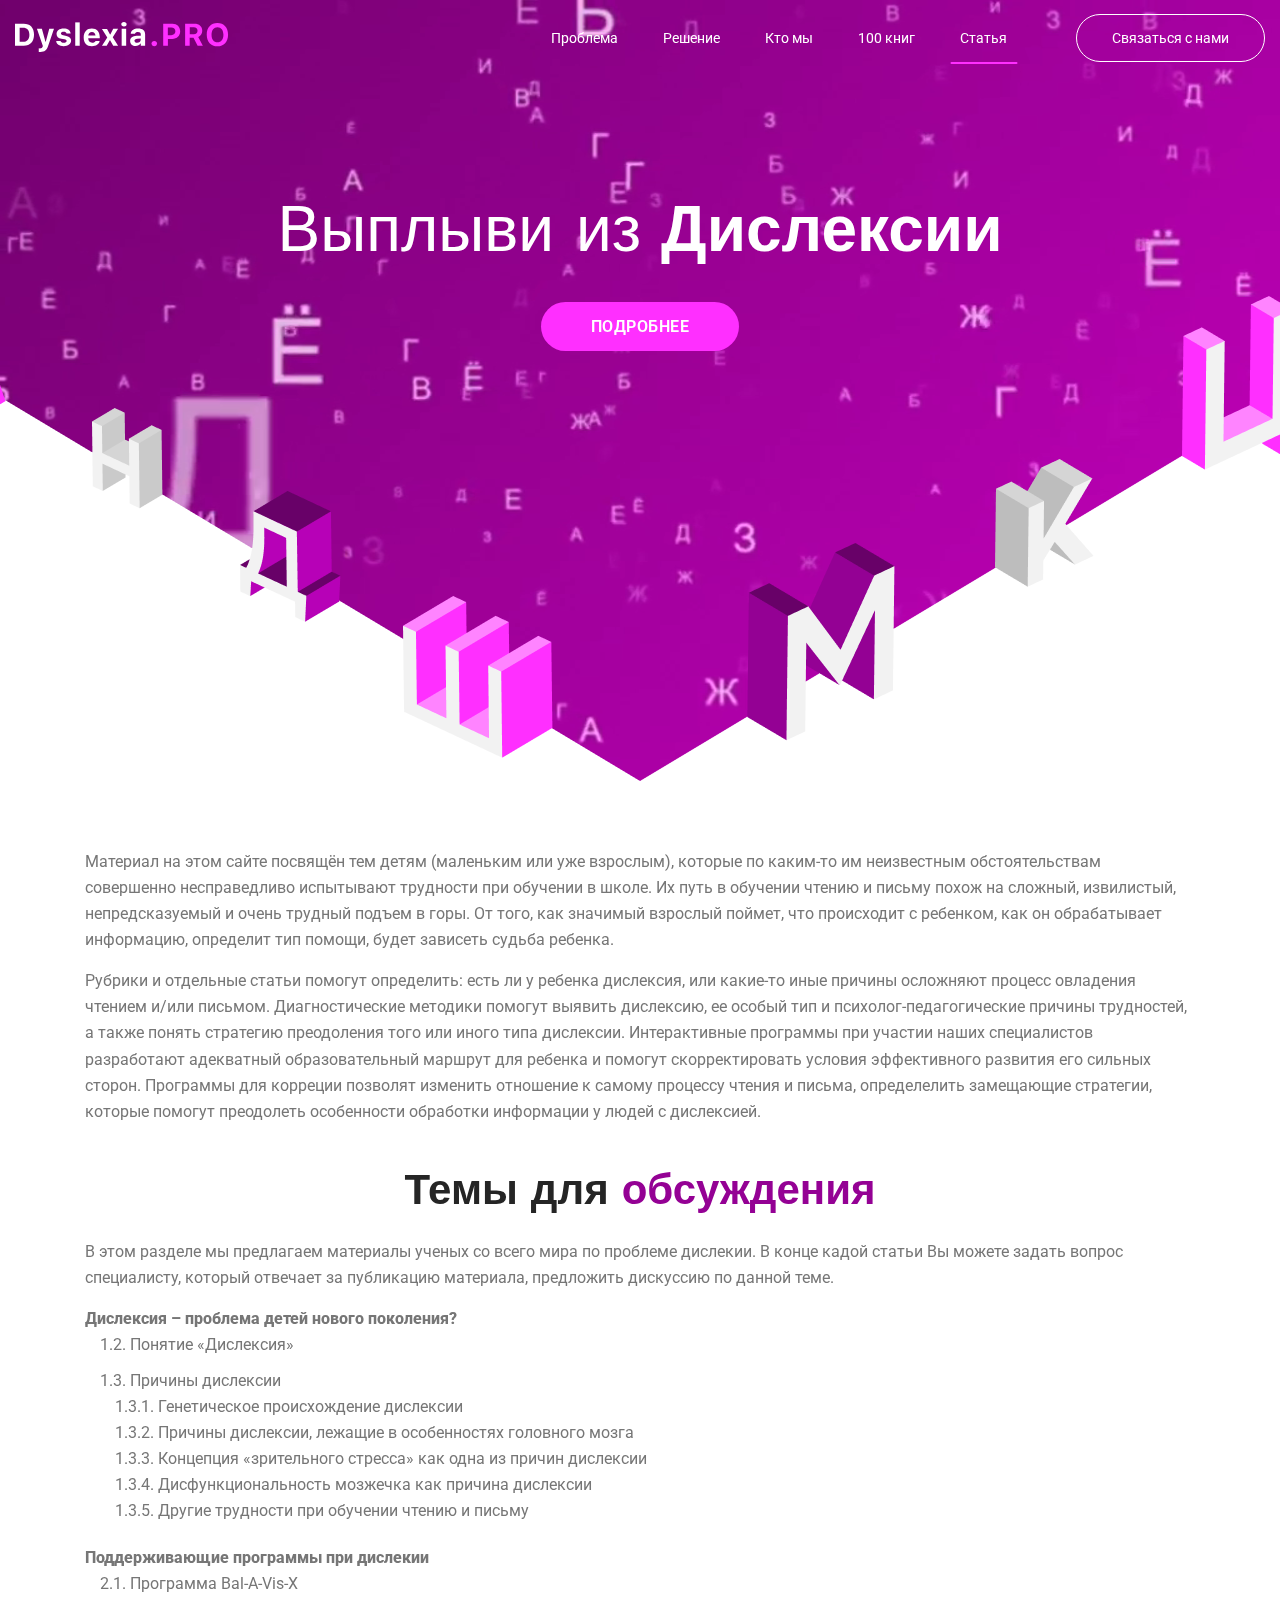
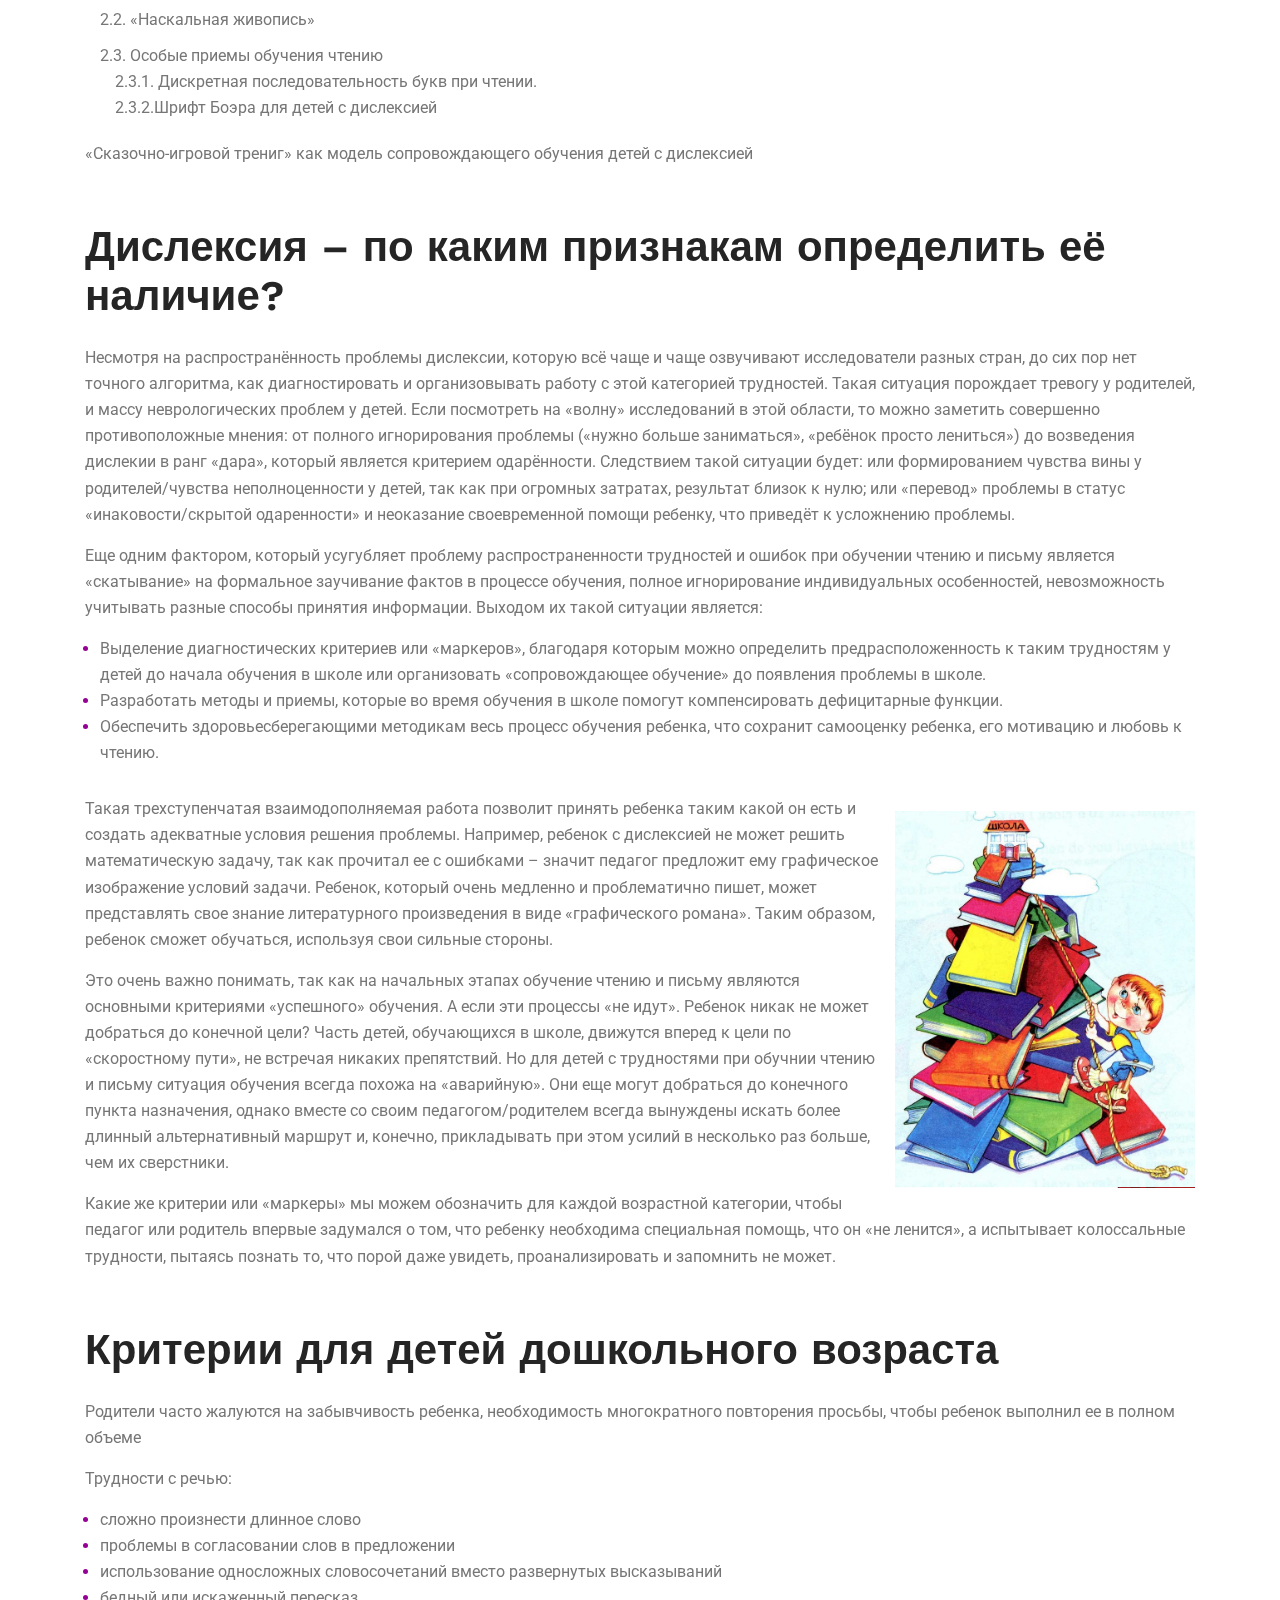
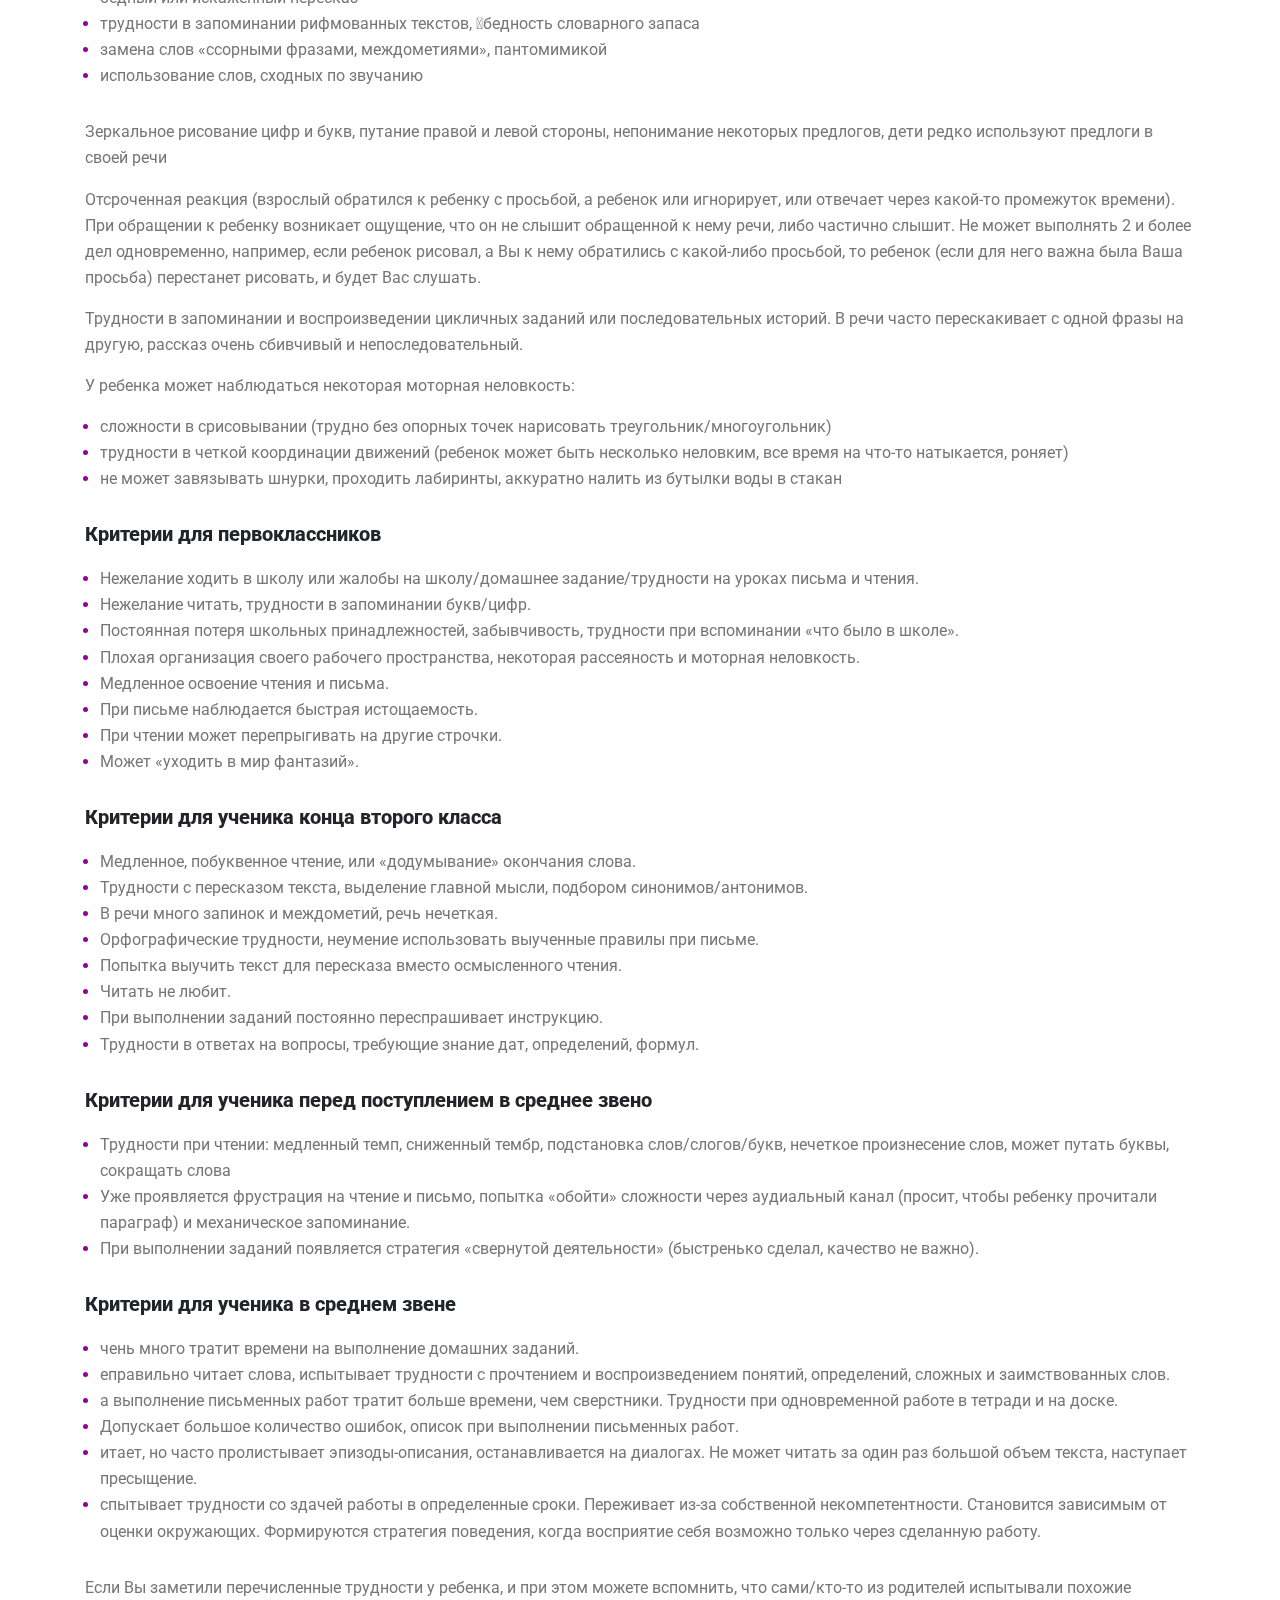
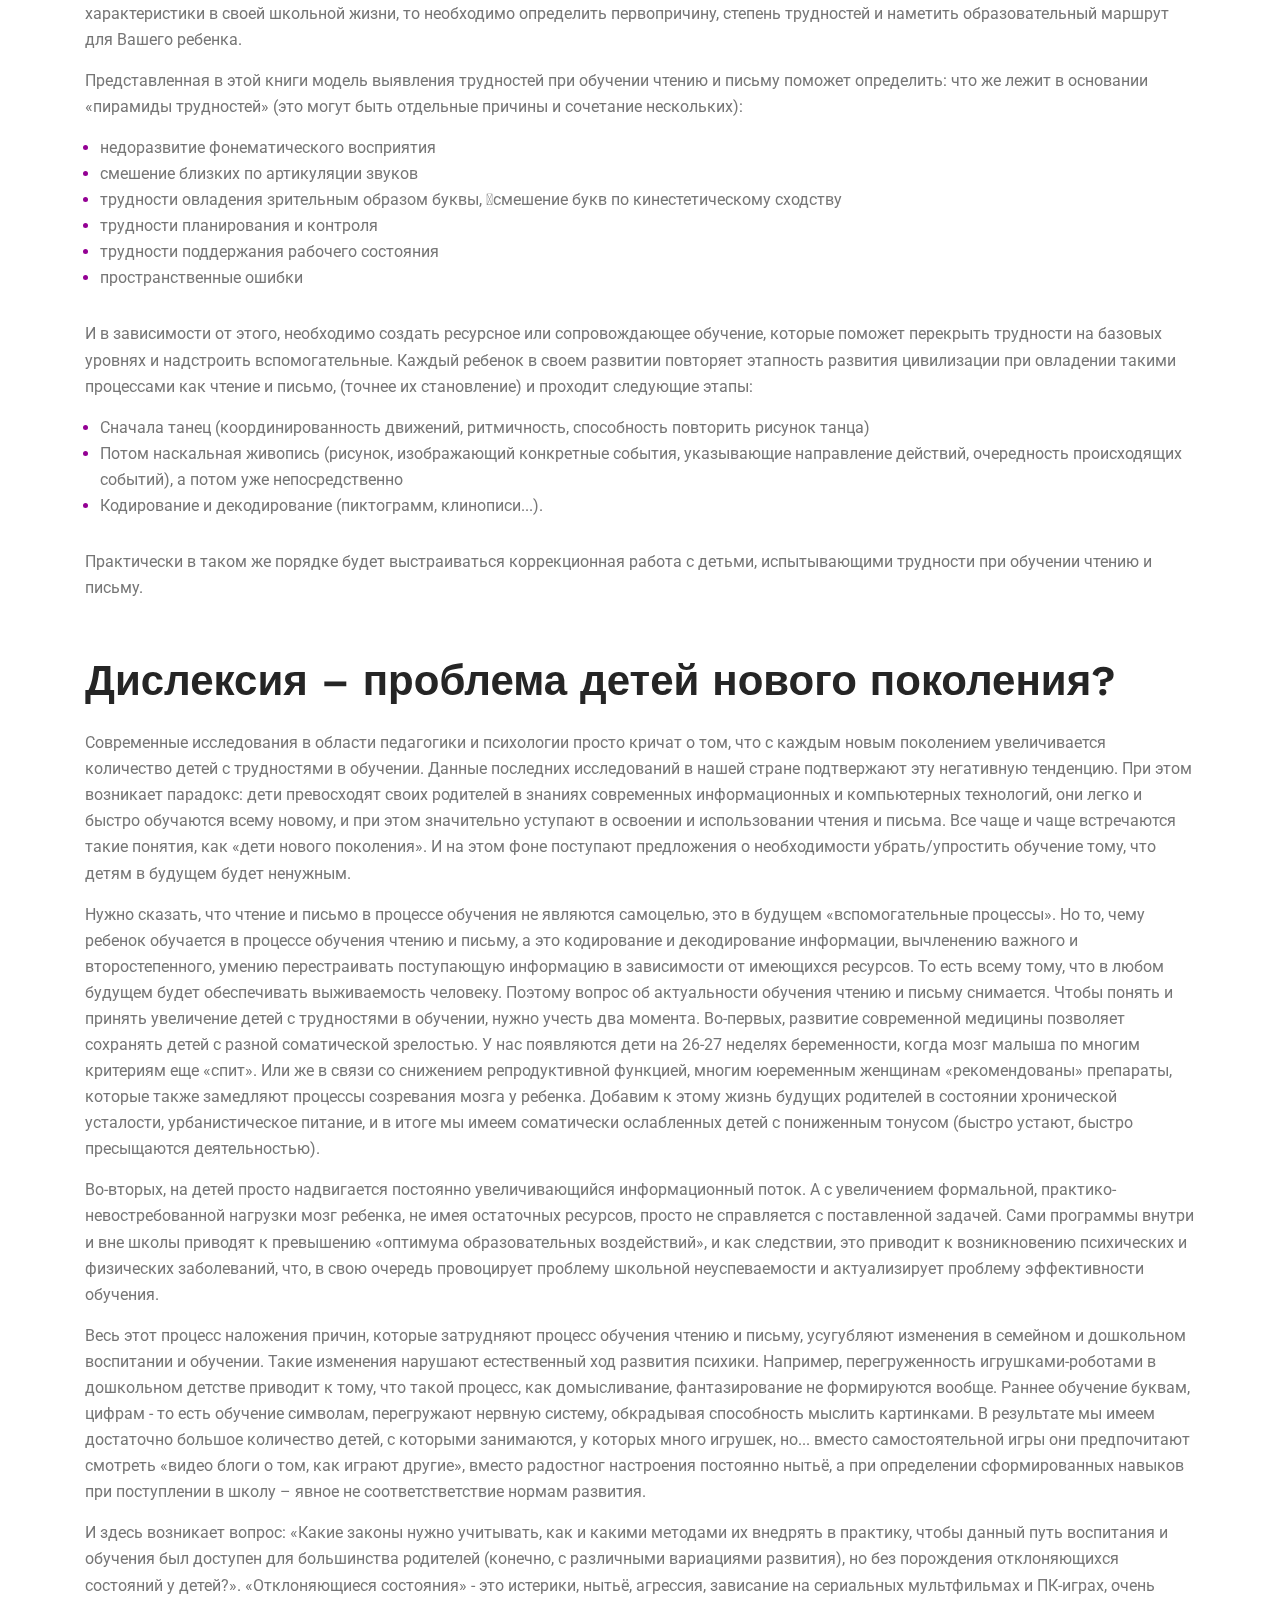
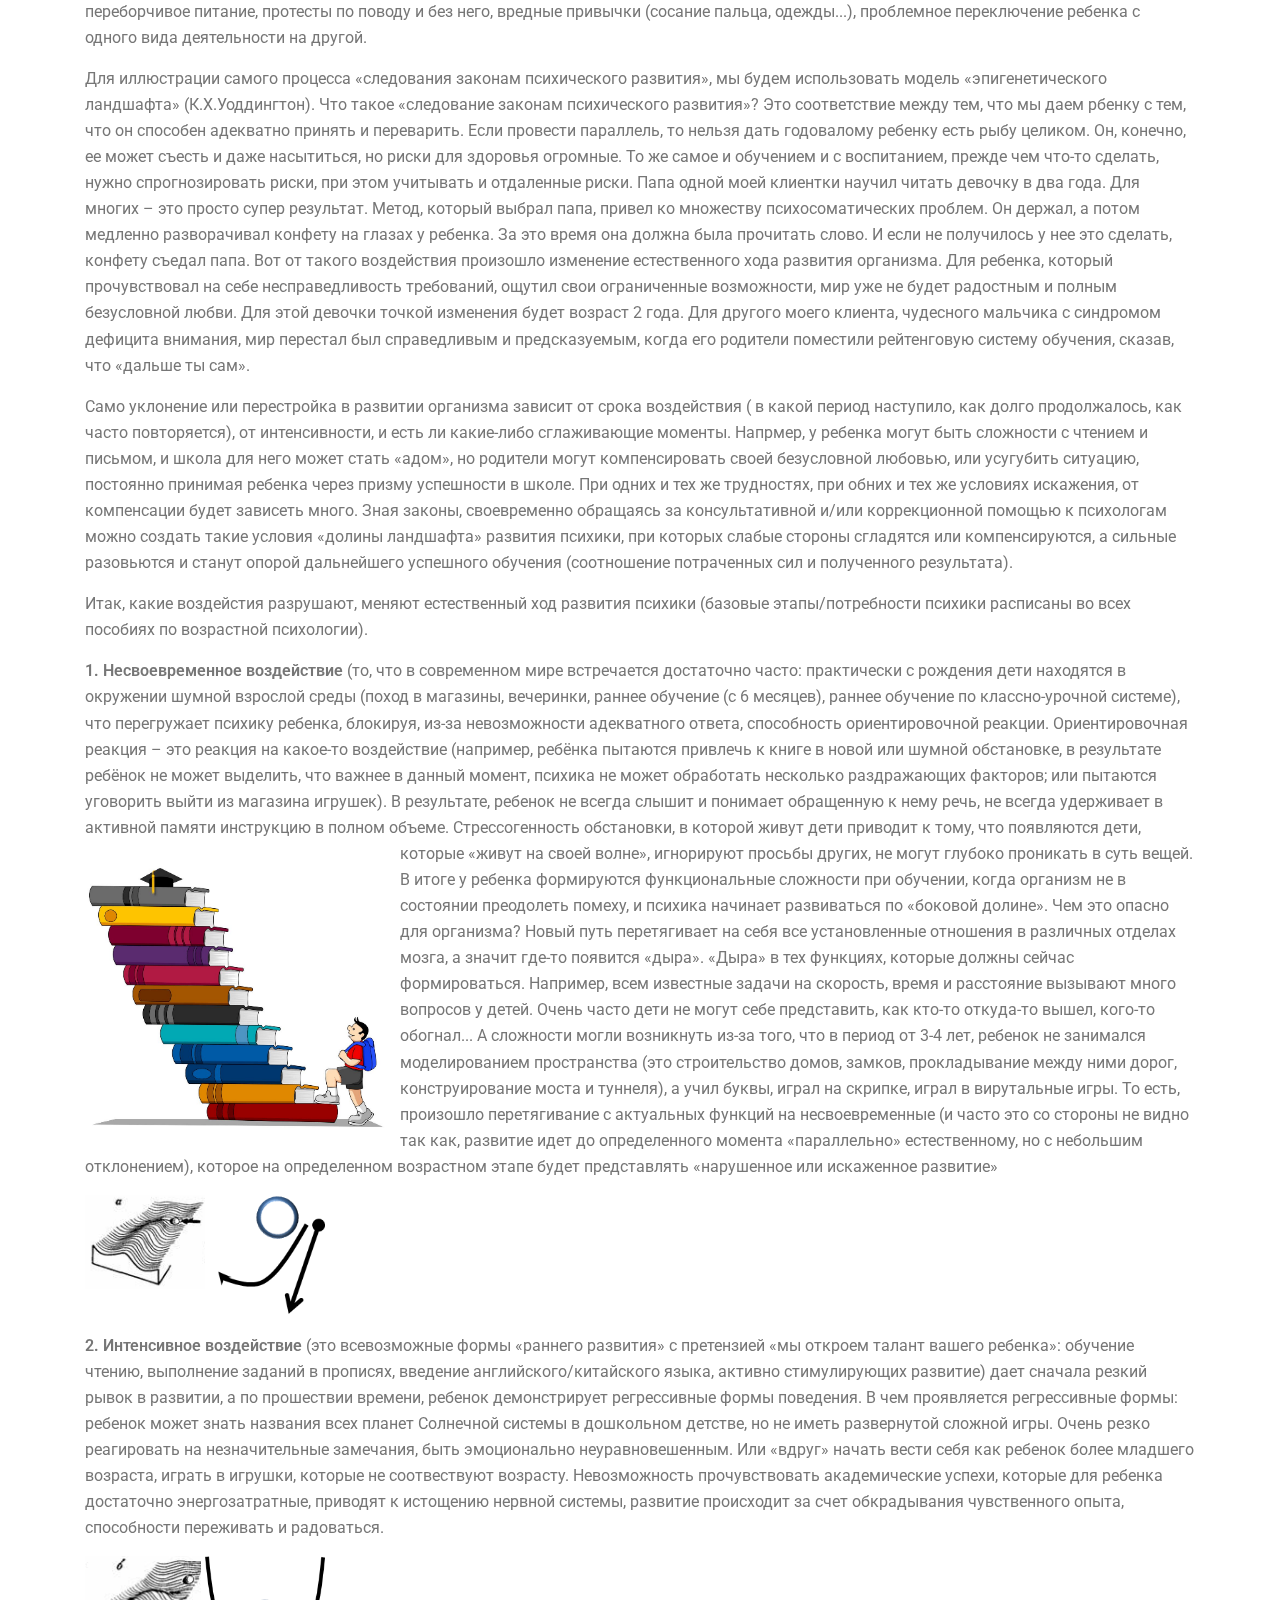
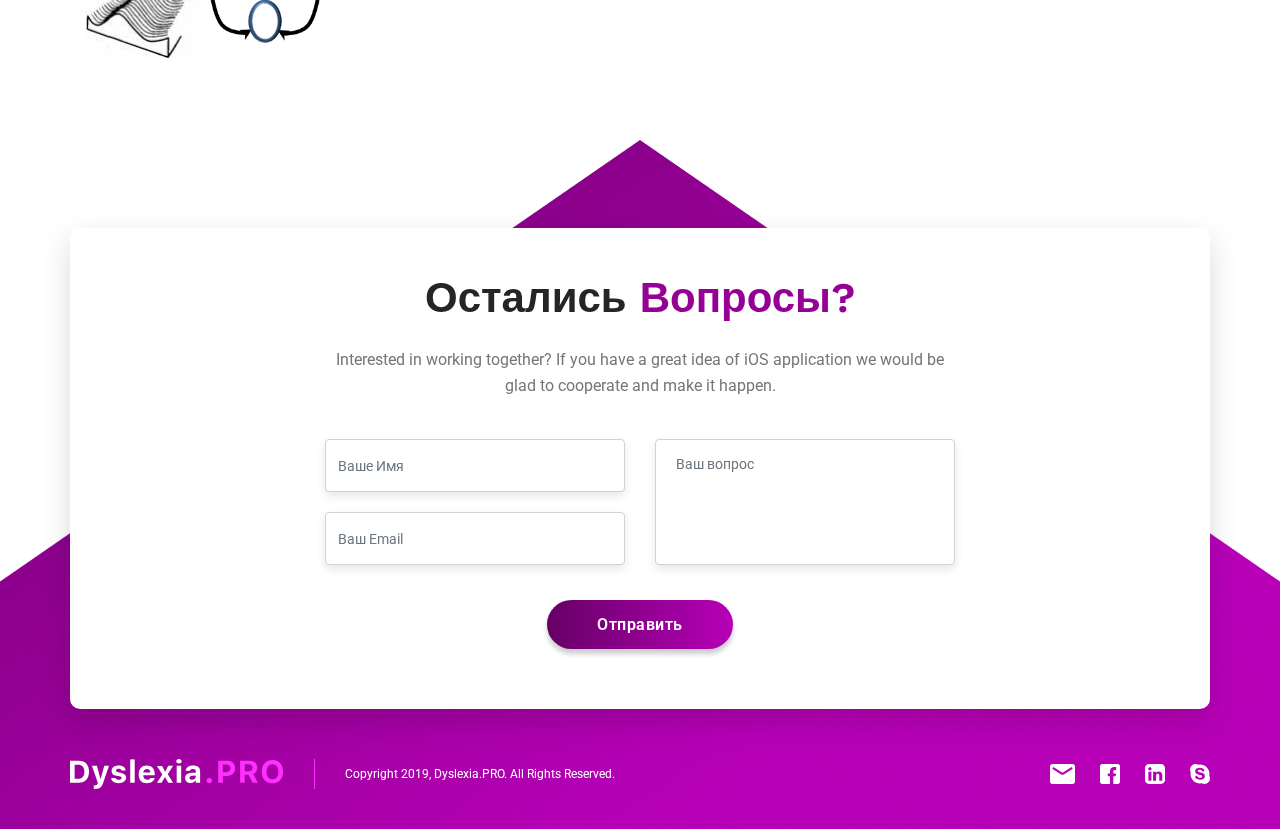
==== commit e2d08152: "mail update  +  js scroll update + COntact menu item remove" ====
--- a/article.html
+++ b/article.html
@@ -1,373 +1,558 @@
 <!DOCTYPE html>
 <html lang="en">
 <head>
-  <title>Dyslexia Pro</title>
-  <meta charset="UTF-8">
-  <meta name="viewport" content="width=device-width, initial-scale=1, shrink-to-fit=no">
-
-  <link href="https://fonts.googleapis.com/css?family=Open+Sans:400,700%7CRoboto:400,500,700,900%7CPlayfair+Display:400,700,700i,900,900i%7CWork+Sans:400,500,600,700"
-  rel="stylesheet">
-
-  <link rel="shortcut icon" href="assets/images/favicon.ico">
-  <link rel="stylesheet" href="assets/css/bootstrap.min.css">
-  <link rel="stylesheet" href="assets/css/magnific-popup.css">
-  <link rel="stylesheet" href="assets/css/owl.carousel.min.css">
-  <link rel="stylesheet" href="assets/css/owl.theme.default.min.css">
-  <link rel="stylesheet" href="assets/css/plugins.css"/>
-  <link rel="stylesheet" href="assets/css/reset.css">
-  <link rel="stylesheet" href="assets/css/style.css">
-  <link rel="stylesheet" href="assets/css/responsive.css"/>
+    <title>Dyslexia Pro</title>
+    <meta charset="UTF-8">
+    <meta name="viewport" content="width=device-width, initial-scale=1, shrink-to-fit=no">
+
+    <link href="https://fonts.googleapis.com/css?family=Open+Sans:400,700%7CRoboto:400,500,700,900%7CPlayfair+Display:400,700,700i,900,900i%7CWork+Sans:400,500,600,700"
+          rel="stylesheet">
+
+    <link rel="shortcut icon" href="assets/images/favicon.ico">
+    <link rel="stylesheet" href="assets/css/bootstrap.min.css">
+    <link rel="stylesheet" href="assets/css/magnific-popup.css">
+    <link rel="stylesheet" href="assets/css/owl.carousel.min.css">
+    <link rel="stylesheet" href="assets/css/owl.theme.default.min.css">
+    <link rel="stylesheet" href="assets/css/plugins.css"/>
+    <link rel="stylesheet" href="assets/css/reset.css">
+    <link rel="stylesheet" href="assets/css/style.css">
+    <link rel="stylesheet" href="assets/css/responsive.css"/>
 </head>
 <body>
 
 
-  <header id="header" class="xs-header header-transparent header-style2 position-static">
+<header id="header" class="xs-header header-transparent header-style2 position-static">
     <div class="wrapper-menu">
-      <div class="container-fluid">
-        <nav class="xs-menus clearfix">
-
-          <div class="nav-header">
-            <a class="nav-brand nav_scroll" href="#header">
-              <img src="assets/images/logo dyslexia-pro.svg" title="Dyslexia Pro" alt="logo">
-            </a>
-            <div class="nav-toggle"></div>
-          </div>
-
-          <div class="nav-menus-wrapper align-to-right">
-            <ul class="nav-menu">
-              <li><a class="nav_scroll" href="index.html">Проблема</a></li>
-              <li><a class="nav_scroll" href="index.html">Решение</a></li>
-              <li><a class="nav_scroll" href="index.html">Кто мы</a></li>
-              <li><a class="nav_scroll" href="index.html">100 книг</a></li>
-              <li><a class="nav_scroll" href="index.html">Контакты</a></li>
-              <li class="active"><a class="nav_scroll" href="#">Статья</a></li>
-            </ul>
-
-            <div class="xs-menu-button-wrapper">
-              <a href="#xs-contact-form" class="button-request button-request-mob nav_scroll">Связаться с
-                нами</a>
-              </div>
-            </div>
-          </nav>
+        <div class="container-fluid">
+            <nav class="xs-menus clearfix">
+
+                <div class="nav-header">
+                    <a class="nav-brand nav_scroll" href="#header">
+                        <img src="assets/images/logo dyslexia-pro.svg" title="Dyslexia Pro" alt="logo">
+                    </a>
+                    <div class="nav-toggle"></div>
+                </div>
+
+                <div class="nav-menus-wrapper align-to-right">
+                    <ul class="nav-menu">
+                        <li><a class="nav_scroll" href="index.html">Проблема</a></li>
+                        <li><a class="nav_scroll" href="index.html">Решение</a></li>
+                        <li><a class="nav_scroll" href="index.html">Кто мы</a></li>
+                        <li><a class="nav_scroll" href="index.html">100 книг</a></li>
+                        <!--              <li><a class="nav_scroll" href="index.html">Контакты</a></li>-->
+                        <li class="active"><a class="nav_scroll" href="#">Статья</a></li>
+                    </ul>
+
+                    <div class="xs-menu-button-wrapper">
+                        <a href="#xs-contact-form" class="button-request button-request-mob nav_scroll">Связаться с
+                            нами</a>
+                    </div>
+                </div>
+            </nav>
         </div>
-      </div>
-
-      <div class="header_content">
+    </div>
+
+    <div class="header_content">
         <div class="container ">
 
-          <div class="headerContent_title">
-            <h1><span class="font-weight-normal">Выплыви из</span> <br> Дислексии</h1>
-          </div>
-
-          <div class="headerContent_button">
-            <a class="nav_scroll" href="#problem">Подробнее</a>
-          </div>
-
-          <div class="header_video_wrapper">
-            <video class="header_video d-none d-sm-block" loop muted autoplay>
-              <source src="assets/video/video-letters.mp4" type="video/mp4">
-              </video>
-              <video class="header_video d-block d-sm-none" loop muted autoplay>
-                <source src="assets/video/video-letters-small.mp4" type="video/mp4">
+            <div class="headerContent_title">
+                <h1><span class="font-weight-normal">Выплыви из</span>&nbsp;Дислексии</h1>
+            </div>
+
+            <div class="headerContent_button">
+                <a class="nav_scroll" href="#problem">Подробнее</a>
+            </div>
+
+            <div class="header_video_wrapper">
+                <video class="header_video d-none d-sm-block" loop muted autoplay>
+                    <source src="assets/video/video-letters.mp4" type="video/mp4">
                 </video>
-              </div>
-
-            </div>
-          </div>
-
-        </header>
-
-
-        <section id="problem" class="article-page">
-          <div class="container">
-            <div class="row">
-              <div class="col-12">
+                <video class="header_video d-block d-sm-none" loop muted autoplay>
+                    <source src="assets/video/video-letters-small.mp4" type="video/mp4">
+                </video>
+            </div>
+
+        </div>
+    </div>
+
+</header>
+
+
+<section id="problem" class="article-page">
+    <div class="container">
+        <div class="row">
+            <div class="col-12">
                 <div class="problemDesc_content">
-                  <p>Материал на этом сайте посвящён тем детям (маленьким или уже взрослым), которые по каким-то им неизвестным обстоятельствам совершенно несправедливо испытывают трудности при обучении в школе. Их путь в обучении чтению и письму похож на сложный, извилистый, непредсказуемый и очень трудный подъем в горы. От того, как значимый взрослый поймет, что происходит с ребенком, как он обрабатывает информацию, определит тип помощи, будет зависеть судьба ребенка.
-                  </p>
-                  <p>
-                    Рубрики и отдельные статьи помогут определить: есть ли у ребенка дислексия, или какие-то иные причины осложняют процесс овладения чтением и/или письмом. Диагностические методики помогут выявить дислексию, ее особый тип и психолог-педагогические причины трудностей, а также понять стратегию преодоления того или иного типа дислексии. Интерактивные программы при участии наших специалистов разработают адекватный образовательный маршрут для ребенка и помогут скорректировать условия эффективного развития его сильных сторон. Программы для корреции позволят изменить отношение к самому процессу чтения и письма, определелить замещающие стратегии, которые помогут преодолеть особенности обработки информации у людей с дислексией.
-                  </p>
+                    <p>Материал на этом сайте посвящён тем детям (маленьким или уже взрослым), которые по каким-то им
+                        неизвестным обстоятельствам совершенно несправедливо испытывают трудности при обучении в школе.
+                        Их путь в обучении чтению и письму похож на сложный, извилистый, непредсказуемый и очень трудный
+                        подъем в горы. От того, как значимый взрослый поймет, что происходит с ребенком, как он
+                        обрабатывает информацию, определит тип помощи, будет зависеть судьба ребенка.
+                    </p>
+                    <p>
+                        Рубрики и отдельные статьи помогут определить: есть ли у ребенка дислексия, или какие-то иные
+                        причины осложняют процесс овладения чтением и/или письмом. Диагностические методики помогут
+                        выявить дислексию, ее особый тип и психолог-педагогические причины трудностей, а также понять
+                        стратегию преодоления того или иного типа дислексии. Интерактивные программы при участии наших
+                        специалистов разработают адекватный образовательный маршрут для ребенка и помогут
+                        скорректировать условия эффективного развития его сильных сторон. Программы для корреции
+                        позволят изменить отношение к самому процессу чтения и письма, определелить замещающие
+                        стратегии, которые помогут преодолеть особенности обработки информации у людей с дислексией.
+                    </p>
                 </div>
 
                 <div class="topics">
-                  <div class="answer_title">
-                    <h2>Темы для <span class="color-title">обсуждения</span></h2>
-                  </div>
-                  <p>
-                    В этом разделе мы предлагаем материалы ученых со всего мира по проблеме дислекии. В конце кадой статьи Вы можете задать вопрос специалисту, который отвечает за публикацию материала, предложить дискуссию по данной теме.
-                  </p>
-                  <ul class="main-list">
-                    <li>Дислексия – проблема детей нового поколения?
-                      <ul>
-                        <li>1.2. Понятие «Дислексия»</li>
-                        <li>1.3. Причины дислексии
-                          <ul>
-                            <li>1.3.1. Генетическое происхождение дислексии</li>
-                            <li>1.3.2. Причины дислексии, лежащие в особенностях головного мозга</li>
-                            <li>1.3.3. Концепция «зрительного стресса» как одна из причин дислексии</li>
-                            <li>1.3.4. Дисфункциональность мозжечка как причина дислексии</li>
-                            <li>1.3.5. Другие трудности при обучении чтению и письму</li>
-                          </ul>
-                        </li>
-                      </ul>
-                    </li>
-                  </ul>
-
-                  <ul class="main-list">
-                    <li>Поддерживающие программы при дислекии
-                      <ul>
-                        <li>2.1. Программа Bal-A-Vis-X</li>
-                        <li>2.2. «Наскальная живопись»</li>
-                        <li>2.3. Особые приемы обучения чтению
-                          <ul>
-                            <li>2.3.1. Дискретная последовательность букв при чтении.</li>
-                            <li>2.3.2.Шрифт Боэра для детей с дислексией</li>
-                          </ul>
-                        </li>
-                      </ul>
-                    </li>
-                  </ul>
-
-                  <p>«Сказочно-игровой трениг» как модель сопровождающего обучения детей с дислексией</p>
+                    <div class="answer_title">
+                        <h2>Темы для <span class="color-title">обсуждения</span></h2>
+                    </div>
+                    <p>
+                        В этом разделе мы предлагаем материалы ученых со всего мира по проблеме дислекии. В конце кадой
+                        статьи Вы можете задать вопрос специалисту, который отвечает за публикацию материала, предложить
+                        дискуссию по данной теме.
+                    </p>
+                    <ul class="main-list">
+                        <li>Дислексия – проблема детей нового поколения?
+                            <ul>
+                                <li>1.2. Понятие «Дислексия»</li>
+                                <li>1.3. Причины дислексии
+                                    <ul>
+                                        <li>1.3.1. Генетическое происхождение дислексии</li>
+                                        <li>1.3.2. Причины дислексии, лежащие в особенностях головного мозга</li>
+                                        <li>1.3.3. Концепция «зрительного стресса» как одна из причин дислексии</li>
+                                        <li>1.3.4. Дисфункциональность мозжечка как причина дислексии</li>
+                                        <li>1.3.5. Другие трудности при обучении чтению и письму</li>
+                                    </ul>
+                                </li>
+                            </ul>
+                        </li>
+                    </ul>
+
+                    <ul class="main-list">
+                        <li>Поддерживающие программы при дислекии
+                            <ul>
+                                <li>2.1. Программа Bal-A-Vis-X</li>
+                                <li>2.2. «Наскальная живопись»</li>
+                                <li>2.3. Особые приемы обучения чтению
+                                    <ul>
+                                        <li>2.3.1. Дискретная последовательность букв при чтении.</li>
+                                        <li>2.3.2.Шрифт Боэра для детей с дислексией</li>
+                                    </ul>
+                                </li>
+                            </ul>
+                        </li>
+                    </ul>
+
+                    <p>«Сказочно-игровой трениг» как модель сопровождающего обучения детей с дислексией</p>
 
                 </div><!---topics-->
 
                 <div class="content">
-                  <h2>Дислексия – по каким признакам определить её наличие?</h2>
-                  <p>Несмотря на распространённость проблемы дислексии, которую всё чаще и чаще озвучивают исследователи разных стран, до сих пор нет точного алгоритма, как диагностировать и организовывать работу с этой категорией трудностей. Такая ситуация порождает тревогу у родителей, и массу неврологических проблем у детей. Если посмотреть на «волну» исследований в этой области, то можно заметить совершенно противоположные мнения: от полного игнорирования проблемы («нужно больше заниматься», «ребёнок просто лениться») до возведения дислекии в ранг «дара», который является критерием одарённости. Следствием такой ситуации будет: или формированием чувства вины у родителей/чувства неполноценности у детей, так как при огромных затратах, результат близок к нулю; или «перевод» проблемы в статус «инаковости/скрытой одаренности» и неоказание своевременной помощи ребенку, что приведёт к усложнению проблемы.
-                  </p>
-                  <p>
-                    Еще одним фактором, который усугубляет проблему распространенности трудностей и ошибок при обучении чтению и письму является «скатывание» на формальное заучивание фактов в процессе обучения, полное игнорирование индивидуальных особенностей, невозможность учитывать разные способы принятия информации. Выходом их такой ситуации является:
-                  </p>
-                  <ul class="main-list color-disc">
-                    <li><span>Выделение диагностических критериев или «маркеров», благодаря которым можно определить предрасположенность к таким трудностям у детей до начала обучения в школе или организовать «сопровождающее обучение» до появления проблемы в школе.</span></li>
-                    <li><span>Разработать методы и приемы, которые во время обучения в школе помогут компенсировать дефицитарные функции.</span></li>
-                    <li><span>Обеспечить здоровьесберегающими методикам весь процесс обучения ребенка, что сохранит самооценку ребенка, его мотивацию и любовь к чтению.</span></li>
-
-                  </ul>
-                  <p><img class="float-right" src="assets/images/boy 2.png" alt="">Такая трехступенчатая взаимодополняемая работа позволит принять ребенка таким какой он есть и создать адекватные условия решения проблемы. Например, ребенок с дислексией не может решить математическую задачу, так как прочитал ее с ошибками – значит педагог предложит ему графическое изображение условий задачи. Ребенок, который очень медленно и проблематично пишет, может представлять свое знание литературного произведения в виде «графического романа». Таким образом, ребенок сможет обучаться, используя свои сильные стороны.</p>
-
-                  <p>Это очень важно понимать, так как на начальных этапах обучение чтению и письму являются основными критериями «успешного» обучения. А если эти процессы «не идут». Ребенок никак не может добраться до конечной цели? Часть детей, обучающихся в школе, движутся вперед к цели по «скоростному пути», не встречая никаких препятствий. Но для детей с трудностями при обучнии чтению и письму ситуация обучения всегда похожа на «аварийную».
-                    Они еще могут добраться до конечного пункта назначения, однако вместе со своим педагогом/родителем всегда вынуждены искать более длинный альтернативный маршрут и, конечно, прикладывать при этом усилий в несколько раз больше, чем их сверстники.</p>
-                    <p>Какие же критерии или «маркеры» мы можем обозначить для каждой возрастной категории, чтобы педагог или родитель впервые задумался о том, что ребенку необходима специальная помощь, что он «не ленится», а испытывает колоссальные трудности, пытаясь познать то, что порой даже увидеть, проанализировать и запомнить не может.</p>
+                    <h2>Дислексия – по каким признакам определить её наличие?</h2>
+                    <p>Несмотря на распространённость проблемы дислексии, которую всё чаще и чаще озвучивают
+                        исследователи разных стран, до сих пор нет точного алгоритма, как диагностировать и
+                        организовывать работу с этой категорией трудностей. Такая ситуация порождает тревогу у
+                        родителей, и массу неврологических проблем у детей. Если посмотреть на «волну» исследований в
+                        этой области, то можно заметить совершенно противоположные мнения: от полного игнорирования
+                        проблемы («нужно больше заниматься», «ребёнок просто лениться») до возведения дислекии в ранг
+                        «дара», который является критерием одарённости. Следствием такой ситуации будет: или
+                        формированием чувства вины у родителей/чувства неполноценности у детей, так как при огромных
+                        затратах, результат близок к нулю; или «перевод» проблемы в статус «инаковости/скрытой
+                        одаренности» и неоказание своевременной помощи ребенку, что приведёт к усложнению проблемы.
+                    </p>
+                    <p>
+                        Еще одним фактором, который усугубляет проблему распространенности трудностей и ошибок при
+                        обучении чтению и письму является «скатывание» на формальное заучивание фактов в процессе
+                        обучения, полное игнорирование индивидуальных особенностей, невозможность учитывать разные
+                        способы принятия информации. Выходом их такой ситуации является:
+                    </p>
+                    <ul class="main-list color-disc">
+                        <li><span>Выделение диагностических критериев или «маркеров», благодаря которым можно определить предрасположенность к таким трудностям у детей до начала обучения в школе или организовать «сопровождающее обучение» до появления проблемы в школе.</span>
+                        </li>
+                        <li><span>Разработать методы и приемы, которые во время обучения в школе помогут компенсировать дефицитарные функции.</span>
+                        </li>
+                        <li><span>Обеспечить здоровьесберегающими методикам весь процесс обучения ребенка, что сохранит самооценку ребенка, его мотивацию и любовь к чтению.</span>
+                        </li>
+
+                    </ul>
+                    <p><img class="float-right" src="assets/images/boy 2.png" alt="">Такая трехступенчатая
+                        взаимодополняемая работа позволит принять ребенка таким какой он есть и создать адекватные
+                        условия решения проблемы. Например, ребенок с дислексией не может решить математическую задачу,
+                        так как прочитал ее с ошибками – значит педагог предложит ему графическое изображение условий
+                        задачи. Ребенок, который очень медленно и проблематично пишет, может представлять свое знание
+                        литературного произведения в виде «графического романа». Таким образом, ребенок сможет
+                        обучаться, используя свои сильные стороны.</p>
+
+                    <p>Это очень важно понимать, так как на начальных этапах обучение чтению и письму являются основными
+                        критериями «успешного» обучения. А если эти процессы «не идут». Ребенок никак не может добраться
+                        до конечной цели? Часть детей, обучающихся в школе, движутся вперед к цели по «скоростному
+                        пути», не встречая никаких препятствий. Но для детей с трудностями при обучнии чтению и письму
+                        ситуация обучения всегда похожа на «аварийную».
+                        Они еще могут добраться до конечного пункта назначения, однако вместе со своим
+                        педагогом/родителем всегда вынуждены искать более длинный альтернативный маршрут и, конечно,
+                        прикладывать при этом усилий в несколько раз больше, чем их сверстники.</p>
+                    <p>Какие же критерии или «маркеры» мы можем обозначить для каждой возрастной категории, чтобы
+                        педагог или родитель впервые задумался о том, что ребенку необходима специальная помощь, что он
+                        «не ленится», а испытывает колоссальные трудности, пытаясь познать то, что порой даже увидеть,
+                        проанализировать и запомнить не может.</p>
 
                     <div class="criterias">
 
-                      <h2>Критерии для детей дошкольного возраста</h2>
-                      <p>Родители часто жалуются на забывчивость ребенка, необходимость многократного повторения просьбы, чтобы ребенок выполнил ее в полном объеме</p>
-                      <p>Трудности с речью:</p>
-                      <ul class="main-list color-disc">
-                        <li><span>сложно произнести длинное слово</span></span></li>
-                        <li><span>проблемы в согласовании слов в предложении</span></li>
-                        <li><span>использование односложных словосочетаний вместо развернутых высказываний</span></li>
-                        <li><span>бедный или искаженный пересказ</span></li>
-                        <li><span>трудности в запоминании рифмованных текстов, бедность словарного запаса</span></li>
-                        <li><span>замена слов «ссорными фразами, междометиями», пантомимикой</span></li>
-                        <li><span>использование слов, сходных по звучанию</span></li>
-
-                      </ul>
-                      <p>Зеркальное рисование цифр и букв, путание правой и левой стороны, непонимание некоторых предлогов, дети редко используют предлоги в своей речи</p>
-                      <p>Отсроченная реакция (взрослый обратился к ребенку с просьбой, а ребенок или игнорирует, или отвечает через какой-то промежуток времени). При обращении к ребенку возникает ощущение, что он не слышит обращенной к нему речи, либо частично слышит. Не может выполнять 2 и более дел одновременно, например, если ребенок рисовал, а Вы к нему обратились с какой-либо просьбой, то ребенок (если для него важна была Ваша просьба) перестанет рисовать, и будет Вас слушать.</li>
-                        <p>Трудности в запоминании и воспроизведении цикличных заданий или последовательных историй. В речи часто перескакивает с одной фразы на другую, рассказ очень сбивчивый и непоследовательный.</p>
+                        <h2>Критерии для детей дошкольного возраста</h2>
+                        <p>Родители часто жалуются на забывчивость ребенка, необходимость многократного повторения
+                            просьбы, чтобы ребенок выполнил ее в полном объеме</p>
+                        <p>Трудности с речью:</p>
+                        <ul class="main-list color-disc">
+                            <li><span>сложно произнести длинное слово</span></span></li>
+                            <li><span>проблемы в согласовании слов в предложении</span></li>
+                            <li><span>использование односложных словосочетаний вместо развернутых высказываний</span>
+                            </li>
+                            <li><span>бедный или искаженный пересказ</span></li>
+                            <li><span>трудности в запоминании рифмованных текстов, бедность словарного запаса</span>
+                            </li>
+                            <li><span>замена слов «ссорными фразами, междометиями», пантомимикой</span></li>
+                            <li><span>использование слов, сходных по звучанию</span></li>
+
+                        </ul>
+                        <p>Зеркальное рисование цифр и букв, путание правой и левой стороны, непонимание некоторых
+                            предлогов, дети редко используют предлоги в своей речи</p>
+                        <p>Отсроченная реакция (взрослый обратился к ребенку с просьбой, а ребенок или игнорирует, или
+                            отвечает через какой-то промежуток времени). При обращении к ребенку возникает ощущение, что
+                            он не слышит обращенной к нему речи, либо частично слышит. Не может выполнять 2 и более дел
+                            одновременно, например, если ребенок рисовал, а Вы к нему обратились с какой-либо просьбой,
+                            то ребенок (если для него важна была Ваша просьба) перестанет рисовать, и будет Вас
+                            слушать.</li>
+                        <p>Трудности в запоминании и воспроизведении цикличных заданий или последовательных историй. В
+                            речи часто перескакивает с одной фразы на другую, рассказ очень сбивчивый и
+                            непоследовательный.</p>
                         <p>У ребенка может наблюдаться некоторая моторная неловкость:</p>
 
                         <ul class="main-list color-disc">
-                          <li><span>сложности в срисовывании (трудно без опорных точек нарисовать треугольник/многоугольник)</span></li>
-                          <li><span>трудности в четкой координации движений (ребенок может быть несколько неловким, все время на что-то натыкается, роняет)</span></li>
-                          <li><span>не может завязывать шнурки, проходить лабиринты, аккуратно налить из бутылки воды в стакан</span></li>
+                            <li><span>сложности в срисовывании (трудно без опорных точек нарисовать треугольник/многоугольник)</span>
+                            </li>
+                            <li><span>трудности в четкой координации движений (ребенок может быть несколько неловким, все время на что-то натыкается, роняет)</span>
+                            </li>
+                            <li><span>не может завязывать шнурки, проходить лабиринты, аккуратно налить из бутылки воды в стакан</span>
+                            </li>
                         </ul>
 
                         <strong>Критерии для первоклассников </strong>
                         <ul class="main-list color-disc">
-                          <li><span>Нежелание ходить в школу или жалобы на школу/домашнее задание/трудности на уроках письма и чтения.</span></li>
-                          <li><span>Нежелание читать, трудности в запоминании букв/цифр.</span></li>
-                          <li><span>Постоянная потеря школьных принадлежностей, забывчивость, трудности при вспоминании «что было в школе».</span></li>
-                          <li><span>Плохая организация своего рабочего пространства, некоторая рассеяность и моторная неловкость.</span></li>
-                          <li><span>Медленное освоение чтения и письма.</span></li>
-                          <li><span>При письме наблюдается быстрая истощаемость.</span></li>
-                          <li><span>При чтении может перепрыгивать на другие строчки.</span></li>
-                          <li><span>Может «уходить в мир фантазий».</span></li>
+                            <li><span>Нежелание ходить в школу или жалобы на школу/домашнее задание/трудности на уроках письма и чтения.</span>
+                            </li>
+                            <li><span>Нежелание читать, трудности в запоминании букв/цифр.</span></li>
+                            <li><span>Постоянная потеря школьных принадлежностей, забывчивость, трудности при вспоминании «что было в школе».</span>
+                            </li>
+                            <li><span>Плохая организация своего рабочего пространства, некоторая рассеяность и моторная неловкость.</span>
+                            </li>
+                            <li><span>Медленное освоение чтения и письма.</span></li>
+                            <li><span>При письме наблюдается быстрая истощаемость.</span></li>
+                            <li><span>При чтении может перепрыгивать на другие строчки.</span></li>
+                            <li><span>Может «уходить в мир фантазий».</span></li>
                         </ul>
 
                         <strong>Критерии для ученика конца второго класса </strong>
                         <ul class="main-list color-disc">
-                          <li><span>Медленное, побуквенное чтение, или «додумывание» окончания слова.</span></li>
-                          <li><span>Трудности с пересказом текста, выделение главной мысли, подбором синонимов/антонимов.</span></li>
-                          <li><span>В речи много запинок и междометий, речь нечеткая.</span></li>
-                          <li><span>Орфографические трудности, неумение использовать выученные правилы при письме.</span></li>
-                          <li><span>Попытка выучить текст для пересказа вместо осмысленного чтения.</span></li>
-                          <li><span>Читать не любит.</span></li>
-                          <li><span>При выполнении заданий постоянно переспрашивает инструкцию.</span></li>
-                          <li><span>Трудности в ответах на вопросы, требующие знание дат, определений, формул.</span></li>
+                            <li><span>Медленное, побуквенное чтение, или «додумывание» окончания слова.</span></li>
+                            <li><span>Трудности с пересказом текста, выделение главной мысли, подбором синонимов/антонимов.</span>
+                            </li>
+                            <li><span>В речи много запинок и междометий, речь нечеткая.</span></li>
+                            <li>
+                                <span>Орфографические трудности, неумение использовать выученные правилы при письме.</span>
+                            </li>
+                            <li><span>Попытка выучить текст для пересказа вместо осмысленного чтения.</span></li>
+                            <li><span>Читать не любит.</span></li>
+                            <li><span>При выполнении заданий постоянно переспрашивает инструкцию.</span></li>
+                            <li><span>Трудности в ответах на вопросы, требующие знание дат, определений, формул.</span>
+                            </li>
                         </ul>
 
                         <strong>Критерии для ученика перед поступлением в среднее звено </strong>
                         <ul class="main-list color-disc">
-                          <li><span>Трудности при чтении: медленный темп, сниженный тембр, подстановка слов/слогов/букв, нечеткое произнесение слов, может путать буквы, сокращать слова</span></li>
-                          <li><span>Уже проявляется фрустрация на чтение и письмо, попытка «обойти» сложности через аудиальный канал (просит, чтобы ребенку прочитали параграф) и механическое запоминание.</span></li>
-                          <li><span>При выполнении заданий появляется стратегия «свернутой деятельности» (быстренько сделал, качество не важно).</span></li>
+                            <li><span>Трудности при чтении: медленный темп, сниженный тембр, подстановка слов/слогов/букв, нечеткое произнесение слов, может путать буквы, сокращать слова</span>
+                            </li>
+                            <li><span>Уже проявляется фрустрация на чтение и письмо, попытка «обойти» сложности через аудиальный канал (просит, чтобы ребенку прочитали параграф) и механическое запоминание.</span>
+                            </li>
+                            <li><span>При выполнении заданий появляется стратегия «свернутой деятельности» (быстренько сделал, качество не важно).</span>
+                            </li>
                         </ul>
 
                         <strong>Критерии для ученика в среднем звене</strong>
                         <ul class="main-list color-disc">
-                          <li><span>чень много тратит времени на выполнение домашних заданий.</span></li>
-                          <li><span>еправильно читает слова, испытывает трудности с прочтением и воспроизведением понятий, определений, сложных и заимствованных слов.</span></li>
-                          <li><span>а выполнение письменных работ тратит больше времени, чем сверстники. Трудности при одновременной работе в тетради и на доске.</span></li>
-                          <li><span>Допускает большое количество ошибок, описок при выполнении письменных работ.</span></li>
-                          <li><span>итает, но часто пролистывает эпизоды-описания, останавливается на диалогах. Не может читать за один раз большой объем текста, наступает пресыщение.</span></li>
-                          <li><span>спытывает трудности со здачей работы в определенные сроки. Переживает из-за собственной некомпетентности. Становится зависимым от оценки окружающих. Формируются стратегия поведения, когда восприятие себя возможно только через сделанную работу.</span></li>
+                            <li><span>чень много тратит времени на выполнение домашних заданий.</span></li>
+                            <li><span>еправильно читает слова, испытывает трудности с прочтением и воспроизведением понятий, определений, сложных и заимствованных слов.</span>
+                            </li>
+                            <li><span>а выполнение письменных работ тратит больше времени, чем сверстники. Трудности при одновременной работе в тетради и на доске.</span>
+                            </li>
+                            <li>
+                                <span>Допускает большое количество ошибок, описок при выполнении письменных работ.</span>
+                            </li>
+                            <li><span>итает, но часто пролистывает эпизоды-описания, останавливается на диалогах. Не может читать за один раз большой объем текста, наступает пресыщение.</span>
+                            </li>
+                            <li><span>спытывает трудности со здачей работы в определенные сроки. Переживает из-за собственной некомпетентности. Становится зависимым от оценки окружающих. Формируются стратегия поведения, когда восприятие себя возможно только через сделанную работу.</span>
+                            </li>
                         </ul>
-                      </div>
-
-                      <p>Если Вы заметили перечисленные трудности у ребенка, и при этом можете вспомнить, что сами/кто-то из родителей испытывали похожие характеристики в своей школьной жизни, то необходимо определить первопричину, степень трудностей и наметить образовательный маршрут для Вашего ребенка.</p>
-                      <p>Представленная в этой книги модель выявления трудностей при обучении чтению и письму поможет определить: что же лежит в основании «пирамиды трудностей» (это могут быть отдельные причины и сочетание нескольких):</p>
-                      <ul class="main-list color-disc">
+                    </div>
+
+                    <p>Если Вы заметили перечисленные трудности у ребенка, и при этом можете вспомнить, что сами/кто-то
+                        из родителей испытывали похожие характеристики в своей школьной жизни, то необходимо определить
+                        первопричину, степень трудностей и наметить образовательный маршрут для Вашего ребенка.</p>
+                    <p>Представленная в этой книги модель выявления трудностей при обучении чтению и письму поможет
+                        определить: что же лежит в основании «пирамиды трудностей» (это могут быть отдельные причины и
+                        сочетание нескольких):</p>
+                    <ul class="main-list color-disc">
                         <li><span>недоразвитие фонематического восприятия</span></li>
                         <li><span>смешение близких по артикуляции звуков</span></li>
-                        <li><span>трудности овладения зрительным образом буквы, смешение букв по кинестетическому сходству</span></li>
+                        <li><span>трудности овладения зрительным образом буквы, смешение букв по кинестетическому сходству</span>
+                        </li>
                         <li><span>трудности планирования и контроля</span></li>
                         <li><span>трудности поддержания рабочего состояния</span></li>
                         <li><span>пространственные ошибки</span></li>
 
-                      </ul>
-
-                      <p>И в зависимости от этого, необходимо создать ресурсное или сопровождающее обучение, которые поможет перекрыть трудности на базовых уровнях и надстроить вспомогательные. Каждый ребенок в своем развитии повторяет этапность развития цивилизации при овладении такими процессами как чтение и письмо, (точнее их становление) и проходит следующие этапы:</p>
-                      <ul class="main-list color-disc">
-                        <li><span>Сначала танец (координированность движений, ритмичность, способность повторить рисунок танца)</span></li>
-                        <li><span>Потом наскальная живопись (рисунок, изображающий конкретные события, указывающие направление действий, очередность происходящих событий), а потом уже непосредственно</span></li>
+                    </ul>
+
+                    <p>И в зависимости от этого, необходимо создать ресурсное или сопровождающее обучение, которые
+                        поможет перекрыть трудности на базовых уровнях и надстроить вспомогательные. Каждый ребенок в
+                        своем развитии повторяет этапность развития цивилизации при овладении такими процессами как
+                        чтение и письмо, (точнее их становление) и проходит следующие этапы:</p>
+                    <ul class="main-list color-disc">
+                        <li><span>Сначала танец (координированность движений, ритмичность, способность повторить рисунок танца)</span>
+                        </li>
+                        <li><span>Потом наскальная живопись (рисунок, изображающий конкретные события, указывающие направление действий, очередность происходящих событий), а потом уже непосредственно</span>
+                        </li>
                         <li><span>Кодирование и декодирование (пиктограмм, клинописи...).</span></li>
-                      </ul>
-
-                      <p>Практически в таком же порядке будет выстраиваться коррекционная работа с детьми, испытывающими трудности при обучении чтению и письму.</p>
-
-                      <h2>Дислексия – проблема детей нового поколения?</h2>
-                      <p>Современные исследования в области педагогики и психологии просто кричат о том, что с каждым новым поколением увеличивается количество детей с трудностями в обучении. Данные последних исследований в нашей стране подтвержают эту негативную тенденцию. При этом возникает парадокс: дети превосходят своих родителей в знаниях современных информационных и компьютерных технологий, они легко и быстро обучаются всему новому, и при этом значительно уступают в освоении и использовании чтения и письма. Все чаще и чаще встречаются такие понятия, как «дети нового поколения». И на этом фоне поступают предложения о необходимости убрать/упростить обучение тому, что детям в будущем будет ненужным.</p>
-
-                      <p>Нужно сказать, что чтение и письмо в процессе обучения не являются самоцелью, это в будущем «вспомогательные процессы». Но то, чему ребенок обучается в процессе обучения чтению и письму, а это кодирование и декодирование информации, вычленению важного и второстепенного, умению перестраивать поступающую информацию в зависимости от имеющихся ресурсов. То есть всему тому, что в любом будущем будет обеспечивать выживаемость человеку. Поэтому вопрос об актуальности обучения чтению и письму снимается. Чтобы понять и принять увеличение детей с трудностями в обучении, нужно учесть два момента. Во-первых, развитие современной медицины позволяет сохранять детей с разной соматической зрелостью. У нас появляются дети на 26-27 неделях беременности, когда мозг малыша по многим критериям еще «спит». Или же в связи со снижением репродуктивной функцией, многим юеременным женщинам «рекомендованы» препараты, которые также замедляют процессы созревания мозга у ребенка. Добавим к этому жизнь будущих родителей в состоянии хронической усталости, урбанистическое питание, и в итоге мы имеем соматически ослабленных детей с пониженным тонусом (быстро устают, быстро пресыщаются деятельностью).</p>
-
-                      <p>Во-вторых, на детей просто надвигается постоянно увеличивающийся информационный поток. А с увеличением формальной, практико-невостребованной нагрузки мозг ребенка, не имея остаточных ресурсов, просто не справляется с поставленной задачей. Сами программы внутри и вне школы приводят к превышению «оптимума образовательных воздействий», и как следствии, это приводит к возникновению психических и физических заболеваний, что, в свою очередь провоцирует проблему школьной неуспеваемости и актуализирует проблему эффективности обучения.</p>
-
-                      <p>Весь этот процесс наложения причин, которые затрудняют процесс обучения чтению и письму, усугубляют изменения в семейном и дошкольном воспитании и обучении. Такие изменения нарушают естественный ход развития психики. Например, перегруженность игрушками-роботами в дошкольном детстве приводит к тому, что такой процесс, как домысливание, фантазирование не формируются вообще. Раннее обучение буквам, цифрам  - то есть обучение символам, перегружают нервную систему, обкрадывая способность мыслить картинками. В результате мы имеем достаточно большое количество детей, с которыми занимаются, у которых много игрушек, но... вместо самостоятельной игры они предпочитают смотреть «видео блоги о том, как играют другие», вместо радостног настроения постоянно нытьё, а при определении сформированных навыков при поступлении в школу – явное не соответстветствие нормам развития.</p>
-
-                      <p>И здесь возникает вопрос: «Какие законы нужно учитывать, как и какими методами их внедрять в практику, чтобы данный путь воспитания и обучения был доступен для большинства родителей (конечно, с различными вариациями развития), но без порождения отклоняющихся состояний у детей?». «Отклоняющиеся состояния» - это истерики, нытьё, агрессия, зависание на сериальных мультфильмах и ПК-играх, очень переборчивое питание, протесты по поводу и без него, вредные привычки (сосание пальца, одежды...), проблемное переключение ребенка с одного вида деятельности на другой.</p>
-
-                      <p>Для иллюстрации самого процесса «следования законам психического развития», мы будем использовать модель «эпигенетического ландшафта» (К.Х.Уоддингтон). Что такое «следование законам психического развития»? Это соответствие между тем, что мы даем рбенку с тем, что он способен адекватно принять и переварить. Если провести параллель, то нельзя дать годовалому ребенку есть рыбу целиком. Он, конечно, ее может съесть и даже насытиться, но риски для здоровья огромные. То же самое и обучением и с воспитанием, прежде чем что-то сделать, нужно спрогнозировать риски, при этом учитывать и отдаленные риски. Папа одной моей клиентки научил читать девочку в два года. Для многих – это просто супер результат. Метод, который выбрал папа, привел ко множеству психосоматических проблем. Он держал, а потом медленно разворачивал конфету на глазах у ребенка. За это время она должна была прочитать слово. И если не получилось у нее это сделать, конфету съедал папа. Вот от такого воздействия произошло изменение естественного хода развития организма. Для ребенка, который прочувствовал на себе несправедливость требований, ощутил свои ограниченные возможности, мир уже не будет радостным и полным безусловной любви. Для этой девочки точкой изменения будет возраст 2 года. Для другого моего клиента, чудесного мальчика с синдромом дефицита внимания, мир перестал был справедливым и предсказуемым, когда его родители поместили рейтенговую систему обучения, сказав, что «дальше ты сам».</p>
-
-                      <p>Само уклонение или перестройка в развитии организма зависит от срока воздействия ( в какой период наступило, как долго продолжалось, как часто повторяется), от интенсивности, и есть ли какие-либо сглаживающие моменты. Напрмер, у ребенка могут быть сложности с чтением и письмом, и школа для него может стать «адом», но родители могут компенсировать своей безусловной любовью, или усугубить ситуацию, постоянно принимая ребенка через призму успешности в школе. При одних и тех же трудностях, при обних и тех же условиях искажения, от компенсации будет зависеть много. Зная законы, своевременно обращаясь за консультативной и/или коррекционной помощью к психологам можно создать такие условия «долины ландшафта» развития психики, при которых слабые стороны сгладятся или компенсируются, а сильные разовьются и станут опорой дальнейшего успешного обучения (соотношение потраченных сил и полученного результата).</p>
-
-                      <p>Итак, какие воздейстия разрушают, меняют естественный ход развития психики (базовые этапы/потребности психики расписаны во всех пособиях по возрастной психологии).</p>
-
-                      <div class="content-bottom">
-                        <p><strong>1. Несвоевременное воздействие</strong> (то, что в современном мире встречается достаточно часто: практически с рождения дети находятся в окружении шумной взрослой среды (поход в магазины, вечеринки, раннее обучение (с 6 месяцев), раннее обучение по классно-урочной системе), что перегружает психику ребенка, блокируя, из-за невозможности адекватного ответа, способность ориентировочной реакции. Ориентировочная реакция – это реакция на какое-то воздействие (например, ребёнка пытаются привлечь к книге в новой или шумной обстановке, в результате ребёнок не может выделить, что важнее в данный момент, психика не может обработать несколько раздражающих факторов; или пытаются уговорить выйти из магазина игрушек). В результате, ребенок не всегда слышит и понимает обращенную к нему речь, не всегда удерживает в активной памяти инструкцию в полном объеме. Стрессогенность обстановки, в которой живут дети приводит к тому, что появляются дети, которые «живут на своей волне», игнорируют просьбы других, не могут глубоко проникать в суть вещей. <img class="float-left" src="assets/images/boy 3.png" alt=""> В итоге у ребенка формируются функциональные сложности при обучении, когда организм не в состоянии преодолеть помеху, и психика начинает развиваться по «боковой долине». Чем это опасно для организма? Новый путь перетягивает на себя все установленные отношения в различных отделах мозга, а значит где-то появится «дыра».  «Дыра» в тех функциях, которые должны сейчас формироваться. Например, всем известные задачи на скорость, время и расстояние вызывают много вопросов у детей. Очень часто дети не могут себе представить, как кто-то откуда-то вышел, кого-то обогнал... А сложности могли возникнуть из-за того, что в период от 3-4 лет, ребенок не занимался моделированием пространства (это строительство домов, замков, прокладывание между ними дорог, конструирование моста и туннеля), а учил буквы, играл на скрипке, играл в вирутальные игры. То есть, произошло перетягивание с актуальных функций на несвоевременные (и часто это со стороны не видно так как, развитие идет до определенного момента «параллельно» естественному, но с небольшим отклонением), которое на определенном возрастном этапе будет представлять «нарушенное или искаженное развитие»</p>
-
-                        <div class="img-block"><img class="scheme" src="assets/images/scheme.png" alt=""><img class="scheme" src="assets/images/imga.png" alt=""></div>
-
-                        <p><strong>2. Интенсивное воздействие</strong> (это всевозможные формы «раннего развития» с претензией «мы откроем талант вашего ребенка»: обучение чтению, выполнение заданий в прописях, введение английского/китайского языка, активно стимулирующих развитие) дает сначала резкий рывок в развитии, а по прошествии времени, ребенок демонстрирует регрессивные формы поведения. В чем проявляется регрессивные формы: ребенок может знать названия всех планет Солнечной системы в дошкольном детстве, но не иметь развернутой сложной игры. Очень резко реагировать на незначительные замечания, быть эмоционально неуравновешенным. Или «вдруг» начать вести себя как ребенок более младшего возраста, играть в игрушки, которые не соотвествуют возрасту. Невозможность прочувствовать академические успехи, которые для ребенка достаточно энергозатратные, приводят к истощению нервной системы, развитие происходит за счет обкрадывания чувственного опыта, способности переживать и радоваться.</p>
-
-                        <div class="img-block"><img class="scheme" src="assets/images/scheme 1.png" alt=""><img class="scheme" src="assets/images/imgb.png" alt=""></div>
-                      </div>
+                    </ul>
+
+                    <p>Практически в таком же порядке будет выстраиваться коррекционная работа с детьми, испытывающими
+                        трудности при обучении чтению и письму.</p>
+
+                    <h2>Дислексия – проблема детей нового поколения?</h2>
+                    <p>Современные исследования в области педагогики и психологии просто кричат о том, что с каждым
+                        новым поколением увеличивается количество детей с трудностями в обучении. Данные последних
+                        исследований в нашей стране подтвержают эту негативную тенденцию. При этом возникает парадокс:
+                        дети превосходят своих родителей в знаниях современных информационных и компьютерных технологий,
+                        они легко и быстро обучаются всему новому, и при этом значительно уступают в освоении и
+                        использовании чтения и письма. Все чаще и чаще встречаются такие понятия, как «дети нового
+                        поколения». И на этом фоне поступают предложения о необходимости убрать/упростить обучение тому,
+                        что детям в будущем будет ненужным.</p>
+
+                    <p>Нужно сказать, что чтение и письмо в процессе обучения не являются самоцелью, это в будущем
+                        «вспомогательные процессы». Но то, чему ребенок обучается в процессе обучения чтению и письму, а
+                        это кодирование и декодирование информации, вычленению важного и второстепенного, умению
+                        перестраивать поступающую информацию в зависимости от имеющихся ресурсов. То есть всему тому,
+                        что в любом будущем будет обеспечивать выживаемость человеку. Поэтому вопрос об актуальности
+                        обучения чтению и письму снимается. Чтобы понять и принять увеличение детей с трудностями в
+                        обучении, нужно учесть два момента. Во-первых, развитие современной медицины позволяет сохранять
+                        детей с разной соматической зрелостью. У нас появляются дети на 26-27 неделях беременности,
+                        когда мозг малыша по многим критериям еще «спит». Или же в связи со снижением репродуктивной
+                        функцией, многим юеременным женщинам «рекомендованы» препараты, которые также замедляют процессы
+                        созревания мозга у ребенка. Добавим к этому жизнь будущих родителей в состоянии хронической
+                        усталости, урбанистическое питание, и в итоге мы имеем соматически ослабленных детей с
+                        пониженным тонусом (быстро устают, быстро пресыщаются деятельностью).</p>
+
+                    <p>Во-вторых, на детей просто надвигается постоянно увеличивающийся информационный поток. А с
+                        увеличением формальной, практико-невостребованной нагрузки мозг ребенка, не имея остаточных
+                        ресурсов, просто не справляется с поставленной задачей. Сами программы внутри и вне школы
+                        приводят к превышению «оптимума образовательных воздействий», и как следствии, это приводит к
+                        возникновению психических и физических заболеваний, что, в свою очередь провоцирует проблему
+                        школьной неуспеваемости и актуализирует проблему эффективности обучения.</p>
+
+                    <p>Весь этот процесс наложения причин, которые затрудняют процесс обучения чтению и письму,
+                        усугубляют изменения в семейном и дошкольном воспитании и обучении. Такие изменения нарушают
+                        естественный ход развития психики. Например, перегруженность игрушками-роботами в дошкольном
+                        детстве приводит к тому, что такой процесс, как домысливание, фантазирование не формируются
+                        вообще. Раннее обучение буквам, цифрам - то есть обучение символам, перегружают нервную систему,
+                        обкрадывая способность мыслить картинками. В результате мы имеем достаточно большое количество
+                        детей, с которыми занимаются, у которых много игрушек, но... вместо самостоятельной игры они
+                        предпочитают смотреть «видео блоги о том, как играют другие», вместо радостног настроения
+                        постоянно нытьё, а при определении сформированных навыков при поступлении в школу – явное не
+                        соответстветствие нормам развития.</p>
+
+                    <p>И здесь возникает вопрос: «Какие законы нужно учитывать, как и какими методами их внедрять в
+                        практику, чтобы данный путь воспитания и обучения был доступен для большинства родителей
+                        (конечно, с различными вариациями развития), но без порождения отклоняющихся состояний у
+                        детей?». «Отклоняющиеся состояния» - это истерики, нытьё, агрессия, зависание на сериальных
+                        мультфильмах и ПК-играх, очень переборчивое питание, протесты по поводу и без него, вредные
+                        привычки (сосание пальца, одежды...), проблемное переключение ребенка с одного вида деятельности
+                        на другой.</p>
+
+                    <p>Для иллюстрации самого процесса «следования законам психического развития», мы будем использовать
+                        модель «эпигенетического ландшафта» (К.Х.Уоддингтон). Что такое «следование законам психического
+                        развития»? Это соответствие между тем, что мы даем рбенку с тем, что он способен адекватно
+                        принять и переварить. Если провести параллель, то нельзя дать годовалому ребенку есть рыбу
+                        целиком. Он, конечно, ее может съесть и даже насытиться, но риски для здоровья огромные. То же
+                        самое и обучением и с воспитанием, прежде чем что-то сделать, нужно спрогнозировать риски, при
+                        этом учитывать и отдаленные риски. Папа одной моей клиентки научил читать девочку в два года.
+                        Для многих – это просто супер результат. Метод, который выбрал папа, привел ко множеству
+                        психосоматических проблем. Он держал, а потом медленно разворачивал конфету на глазах у ребенка.
+                        За это время она должна была прочитать слово. И если не получилось у нее это сделать, конфету
+                        съедал папа. Вот от такого воздействия произошло изменение естественного хода развития
+                        организма. Для ребенка, который прочувствовал на себе несправедливость требований, ощутил свои
+                        ограниченные возможности, мир уже не будет радостным и полным безусловной любви. Для этой
+                        девочки точкой изменения будет возраст 2 года. Для другого моего клиента, чудесного мальчика с
+                        синдромом дефицита внимания, мир перестал был справедливым и предсказуемым, когда его родители
+                        поместили рейтенговую систему обучения, сказав, что «дальше ты сам».</p>
+
+                    <p>Само уклонение или перестройка в развитии организма зависит от срока воздействия ( в какой период
+                        наступило, как долго продолжалось, как часто повторяется), от интенсивности, и есть ли
+                        какие-либо сглаживающие моменты. Напрмер, у ребенка могут быть сложности с чтением и письмом, и
+                        школа для него может стать «адом», но родители могут компенсировать своей безусловной любовью,
+                        или усугубить ситуацию, постоянно принимая ребенка через призму успешности в школе. При одних и
+                        тех же трудностях, при обних и тех же условиях искажения, от компенсации будет зависеть много.
+                        Зная законы, своевременно обращаясь за консультативной и/или коррекционной помощью к психологам
+                        можно создать такие условия «долины ландшафта» развития психики, при которых слабые стороны
+                        сгладятся или компенсируются, а сильные разовьются и станут опорой дальнейшего успешного
+                        обучения (соотношение потраченных сил и полученного результата).</p>
+
+                    <p>Итак, какие воздейстия разрушают, меняют естественный ход развития психики (базовые
+                        этапы/потребности психики расписаны во всех пособиях по возрастной психологии).</p>
+
+                    <div class="content-bottom">
+                        <p><strong>1. Несвоевременное воздействие</strong> (то, что в современном мире встречается
+                            достаточно часто: практически с рождения дети находятся в окружении шумной взрослой среды
+                            (поход в магазины, вечеринки, раннее обучение (с 6 месяцев), раннее обучение по
+                            классно-урочной системе), что перегружает психику ребенка, блокируя, из-за невозможности
+                            адекватного ответа, способность ориентировочной реакции. Ориентировочная реакция – это
+                            реакция на какое-то воздействие (например, ребёнка пытаются привлечь к книге в новой или
+                            шумной обстановке, в результате ребёнок не может выделить, что важнее в данный момент,
+                            психика не может обработать несколько раздражающих факторов; или пытаются уговорить выйти из
+                            магазина игрушек). В результате, ребенок не всегда слышит и понимает обращенную к нему речь,
+                            не всегда удерживает в активной памяти инструкцию в полном объеме. Стрессогенность
+                            обстановки, в которой живут дети приводит к тому, что появляются дети, которые «живут на
+                            своей волне», игнорируют просьбы других, не могут глубоко проникать в суть вещей. <img
+                                    class="float-left" src="assets/images/boy 3.png" alt=""> В итоге у ребенка
+                            формируются функциональные сложности при обучении, когда организм не в состоянии преодолеть
+                            помеху, и психика начинает развиваться по «боковой долине». Чем это опасно для организма?
+                            Новый путь перетягивает на себя все установленные отношения в различных отделах мозга, а
+                            значит где-то появится «дыра». «Дыра» в тех функциях, которые должны сейчас формироваться.
+                            Например, всем известные задачи на скорость, время и расстояние вызывают много вопросов у
+                            детей. Очень часто дети не могут себе представить, как кто-то откуда-то вышел, кого-то
+                            обогнал... А сложности могли возникнуть из-за того, что в период от 3-4 лет, ребенок не
+                            занимался моделированием пространства (это строительство домов, замков, прокладывание между
+                            ними дорог, конструирование моста и туннеля), а учил буквы, играл на скрипке, играл в
+                            вирутальные игры. То есть, произошло перетягивание с актуальных функций на несвоевременные
+                            (и часто это со стороны не видно так как, развитие идет до определенного момента
+                            «параллельно» естественному, но с небольшим отклонением), которое на определенном возрастном
+                            этапе будет представлять «нарушенное или искаженное развитие»</p>
+
+                        <div class="img-block"><img class="scheme" src="assets/images/scheme.png" alt=""><img
+                                class="scheme" src="assets/images/imga.png" alt=""></div>
+
+                        <p><strong>2. Интенсивное воздействие</strong> (это всевозможные формы «раннего развития» с
+                            претензией «мы откроем талант вашего ребенка»: обучение чтению, выполнение заданий в
+                            прописях, введение английского/китайского языка, активно стимулирующих развитие) дает
+                            сначала резкий рывок в развитии, а по прошествии времени, ребенок демонстрирует регрессивные
+                            формы поведения. В чем проявляется регрессивные формы: ребенок может знать названия всех
+                            планет Солнечной системы в дошкольном детстве, но не иметь развернутой сложной игры. Очень
+                            резко реагировать на незначительные замечания, быть эмоционально неуравновешенным. Или
+                            «вдруг» начать вести себя как ребенок более младшего возраста, играть в игрушки, которые не
+                            соотвествуют возрасту. Невозможность прочувствовать академические успехи, которые для
+                            ребенка достаточно энергозатратные, приводят к истощению нервной системы, развитие
+                            происходит за счет обкрадывания чувственного опыта, способности переживать и радоваться.</p>
+
+                        <div class="img-block"><img class="scheme" src="assets/images/scheme 1.png" alt=""><img
+                                class="scheme" src="assets/images/imgb.png" alt=""></div>
                     </div>
-
-                  </div>
-
-                </div>
-              </div>
-            </div>
-          </section>
-
-
-          <footer id="footer">
-            <div class="container">
-              <div class="row footer_form">
-
-                <div class="col-12">
-                  <div class="footerForm_desc">
+                </div>
+
+            </div>
+
+        </div>
+    </div>
+    </div>
+</section>
+
+
+<footer id="footer">
+    <div class="container">
+        <div class="row footer_form">
+
+            <div class="col-12">
+                <div class="footerForm_desc">
                     <div class="footerForm_title">
-                      <h2>Остались <span class="color-title">Вопросы?</span></h2>
+                        <h2>Остались <span class="color-title">Вопросы?</span></h2>
                     </div>
 
                     <div class="footerForm_content">
-                      <p>Interested in working together? If you have a great idea of iOS application we would be glad
-                        to cooperate and make it happen.</p>
-                      </div>
+                        <p>Interested in working together? If you have a great idea of iOS application we would be glad
+                            to cooperate and make it happen.</p>
                     </div>
-                  </div>
-
-                  <div class="col-12">
-                    <div class="form-wrapper">
-                      <form action="#" id="xs-contact-form" class="contact-form" method="post">
+                </div>
+            </div>
+
+            <div class="col-12">
+                <div class="form-wrapper">
+                    <form action="#" id="xs-contact-form" class="contact-form" method="post">
 
                         <div class="row form_elements">
-                          <div class="col-md-6 col-12 area_inputs">
-                            <input type="text" placeholder="Ваше Имя" name="name" id="xs_contact_name"
-                            class="form-control form-control_input">
-                            <input type="email" placeholder="Ваш Email" name="email" id="xs_contact_email"
-                            class="form-control form-control_input">
-                          </div>
-
-                          <div class="col-md-6 col-12">
+                            <div class="col-md-6 col-12 area_inputs">
+                                <input type="text" placeholder="Ваше Имя" name="name" id="xs_contact_name"
+                                       class="form-control form-control_input">
+                                <input type="email" placeholder="Ваш Email" name="email" id="xs_contact_email"
+                                       class="form-control form-control_input">
+                            </div>
+
+                            <div class="col-md-6 col-12">
                             <textarea name="massage" id="x_contact_massage" placeholder="Ваш вопрос"
-                            class="form-control form-control_textarea"></textarea>
-                          </div>
+                                      class="form-control form-control_textarea"></textarea>
+                            </div>
                         </div>
 
                         <div class="button_wrapper">
-                          <button type="submit" name="submit" id="xs_contact_submit" class="form_button main_button">
-                            Отправить
-                          </button>
+                            <button type="submit" name="submit" id="xs_contact_submit" class="form_button main_button">
+                                Отправить
+                            </button>
                         </div>
 
-                      </form>
-                    </div>
-                  </div>
-                </div>
-
-
-                <div id="contacts" class="row footer_info">
-
-                  <div class="footer_info-left">
-                    <div class="footer_logo">
-                      <a class="nav_scroll" href="#header"><img src="assets/images/logo dyslexia-pro.svg" alt="logo"></a>
-                    </div>
-                    <div class="footer_copyright">
-                      Copyright 2019, Dyslexia.PRO. All Rights Reserved.
-                    </div>
-                  </div>
-
-                  <div class="footer_links">
-                    <div class="footerLinks_block footerLinks_mail">
-                      <a href="mailto:xxxxxxx"><img src="assets/images/mail.svg" alt="mail"></a>
-                    </div>
-                    <div class="footerLinks_block footerLinks_facebook">
-                      <a href="https://facebook.com"><img src="assets/images/FB.svg" alt="facebook"></a>
-                    </div>
-                    <div class="footerLinks_block footerLinks_linkedin">
-                      <a href="https://linkedin.com"><img src="assets/images/LI.svg" alt="linkedin"></a>
-                    </div>
-                    <div class="footerLinks_block footerLinks_skype">
-                      <a href="skype:xxxxxxx?add"><img src="assets/images/skype.svg" alt="skype"></a>
-                    </div>
-                  </div>
-
-
-                </div>
-              </div>
-            </footer>
-
-
-            <!-- Library -->
-
-            <script src="assets/js/jquery-3.2.1.min.js"></script>
-            <script src="assets/js/plugins.js"></script>
-            <script src="assets/js/Popper.js"></script>
-            <script src="assets/js/bootstrap.min.js"></script>
-            <script src="assets/js/jquery.magnific-popup.min.js"></script>
-            <script src="assets/js/owl.carousel.min.js"></script>
-
-            <!-- My Scripts-->
-
-            <script src="assets/js/main.js"></script>
-
-          </body>
-          </html>
+                    </form>
+                </div>
+            </div>
+        </div>
+
+
+        <div id="contacts" class="row footer_info">
+
+            <div class="footer_info-left">
+                <div class="footer_logo">
+                    <a class="nav_scroll" href="#header"><img src="assets/images/logo dyslexia-pro.svg" alt="logo"></a>
+                </div>
+                <div class="footer_copyright">
+                    Copyright 2019, Dyslexia.PRO. All Rights Reserved.
+                </div>
+            </div>
+
+            <div class="footer_links">
+                <div class="footerLinks_block footerLinks_mail">
+                    <a href="mailto:xxxxxxx"><img src="assets/images/mail.svg" alt="mail"></a>
+                </div>
+                <div class="footerLinks_block footerLinks_facebook">
+                    <a href="https://facebook.com"><img src="assets/images/FB.svg" alt="facebook"></a>
+                </div>
+                <div class="footerLinks_block footerLinks_linkedin">
+                    <a href="https://linkedin.com"><img src="assets/images/LI.svg" alt="linkedin"></a>
+                </div>
+                <div class="footerLinks_block footerLinks_skype">
+                    <a href="skype:xxxxxxx?add"><img src="assets/images/skype.svg" alt="skype"></a>
+                </div>
+            </div>
+
+
+        </div>
+    </div>
+</footer>
+
+
+<!-- Library -->
+
+<script src="assets/js/jquery-3.2.1.min.js"></script>
+<script src="assets/js/plugins.js"></script>
+<script src="assets/js/Popper.js"></script>
+<script src="assets/js/bootstrap.min.js"></script>
+<script src="assets/js/jquery.magnific-popup.min.js"></script>
+<script src="assets/js/owl.carousel.min.js"></script>
+
+<!-- My Scripts-->
+
+<script src="assets/js/main.js"></script>
+
+</body>
+</html>
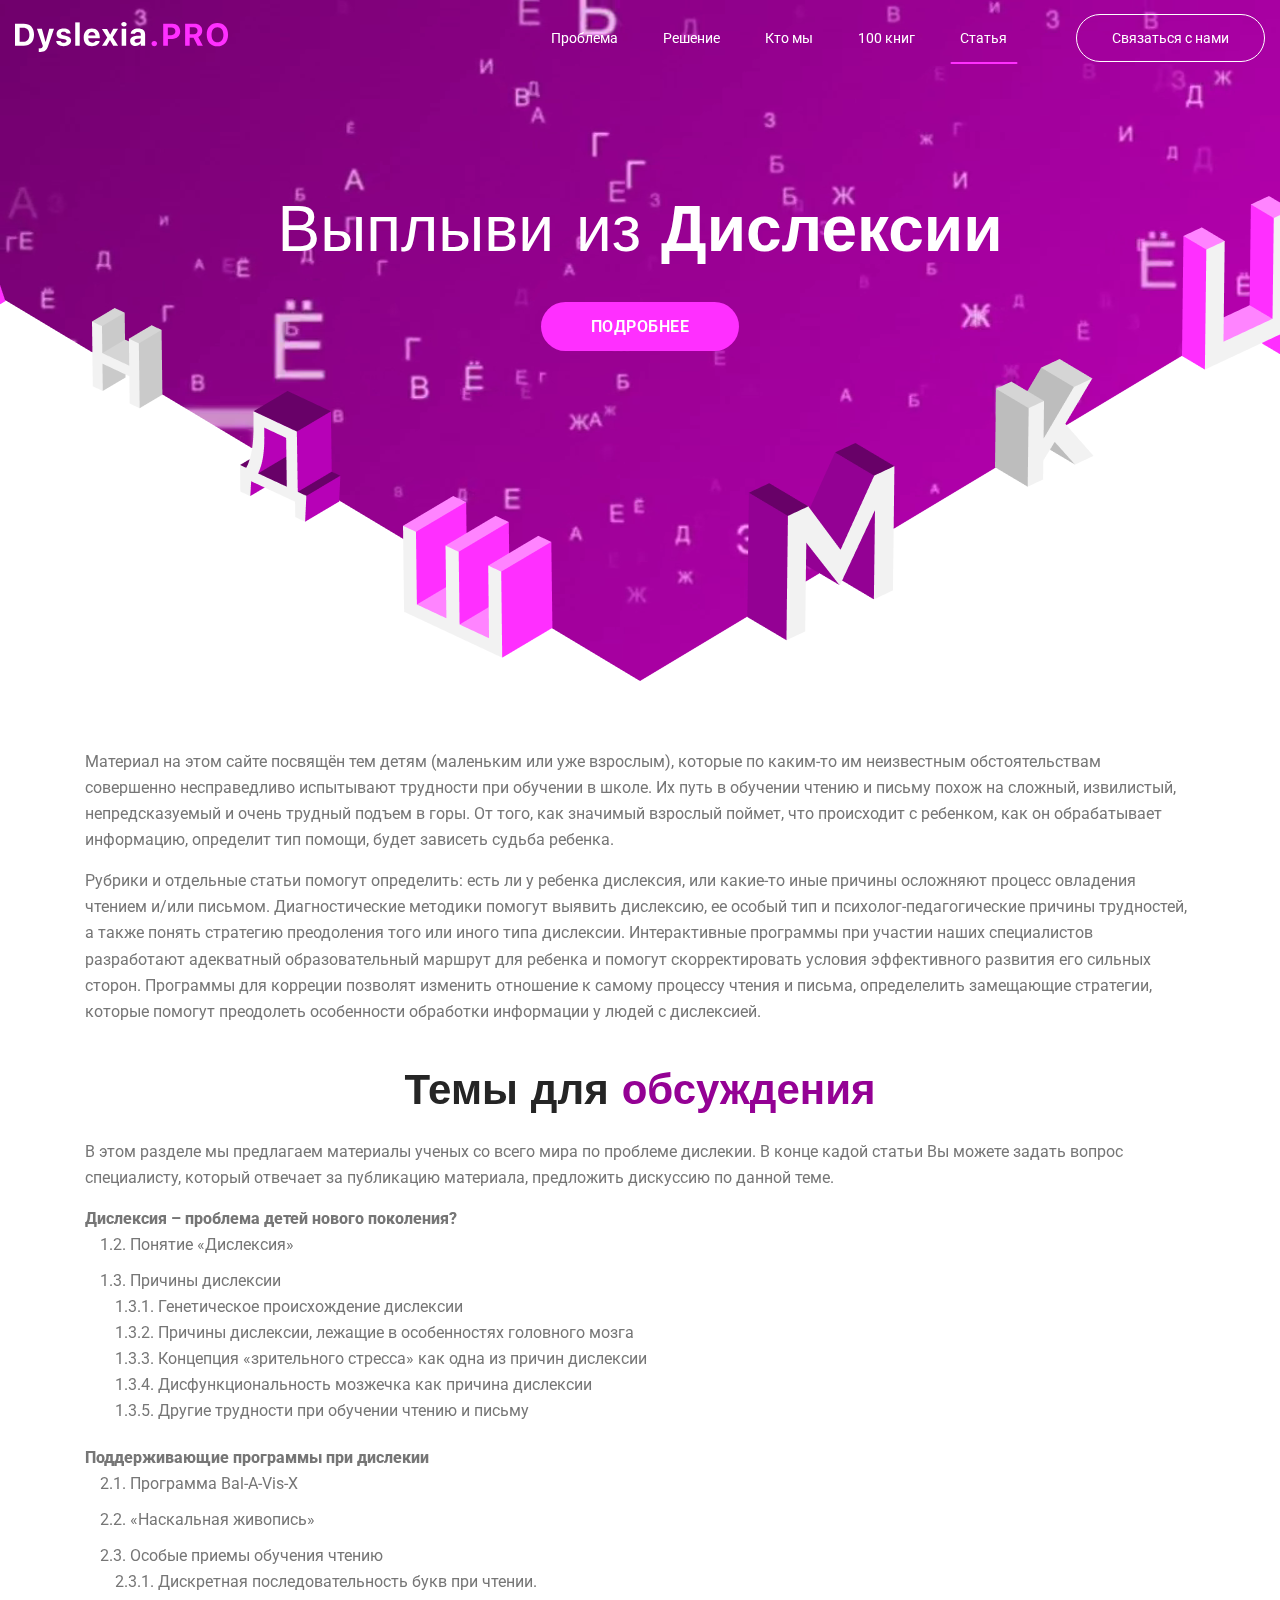
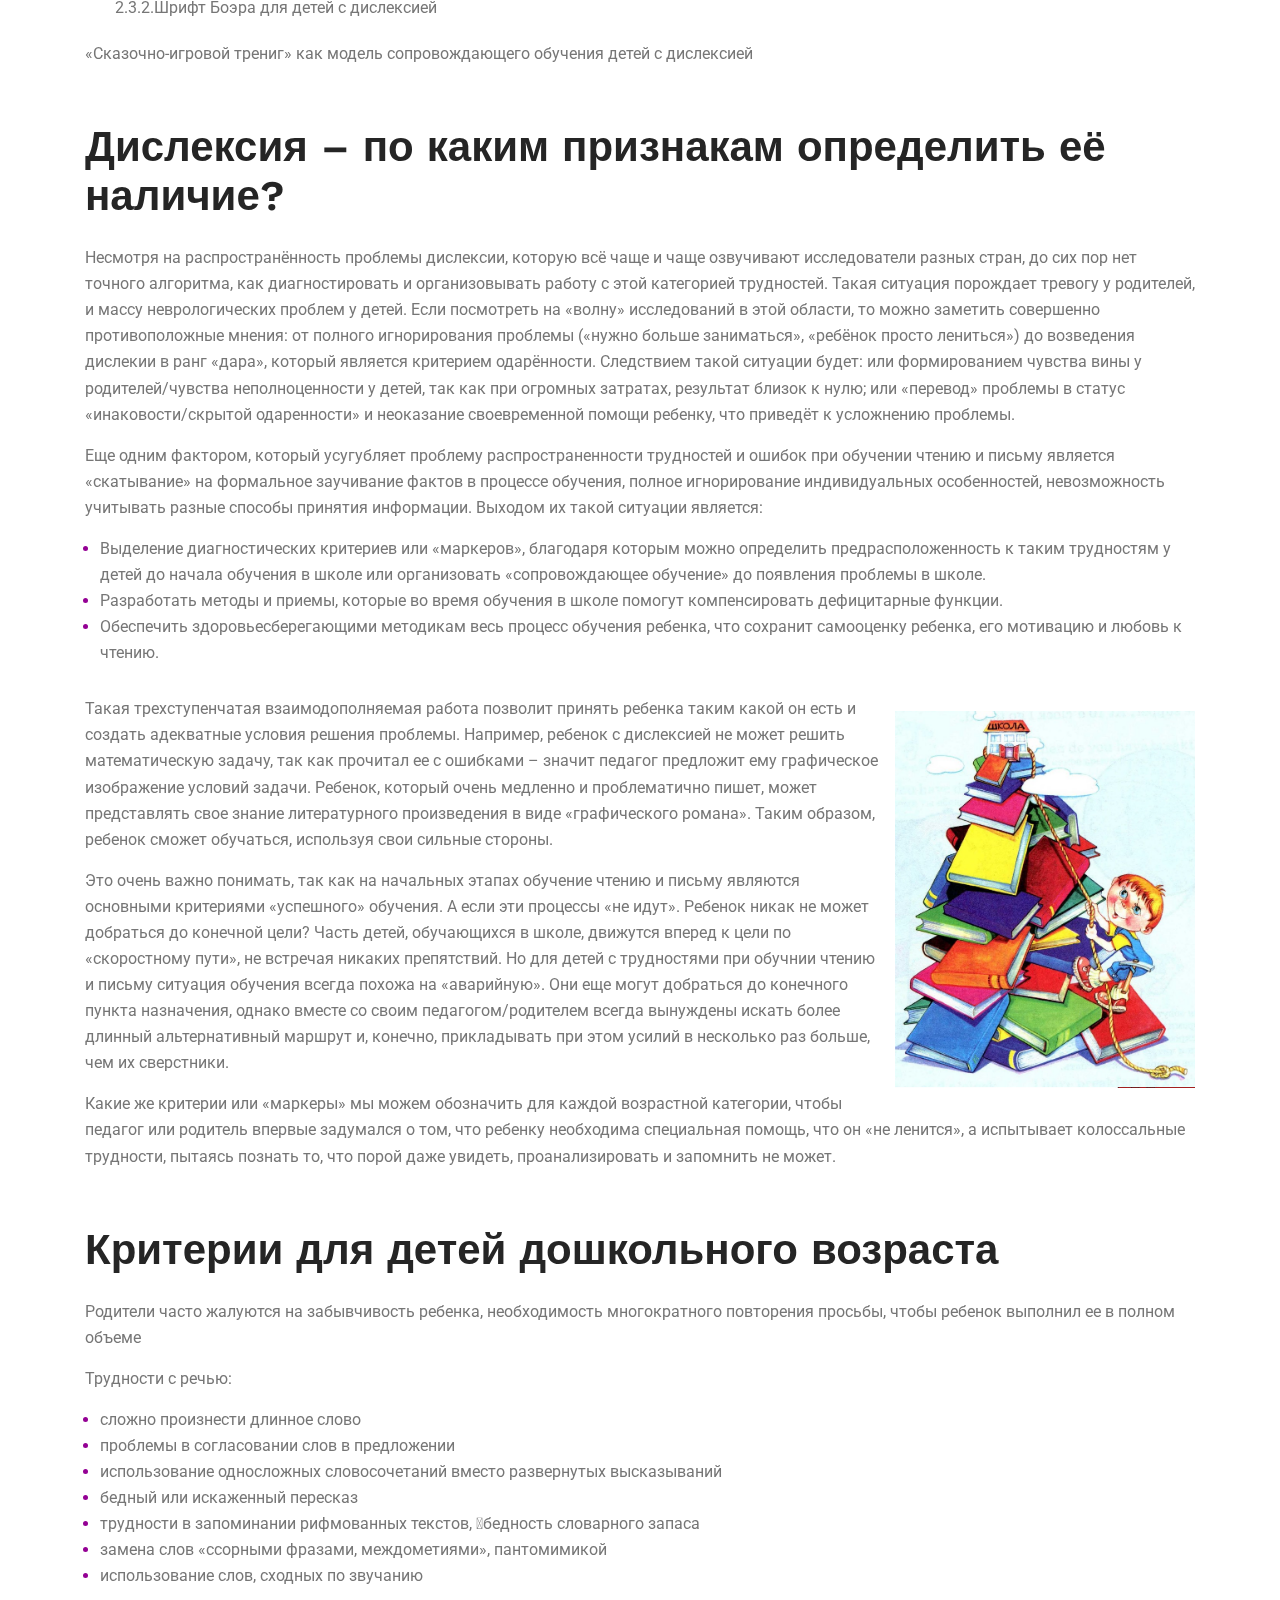
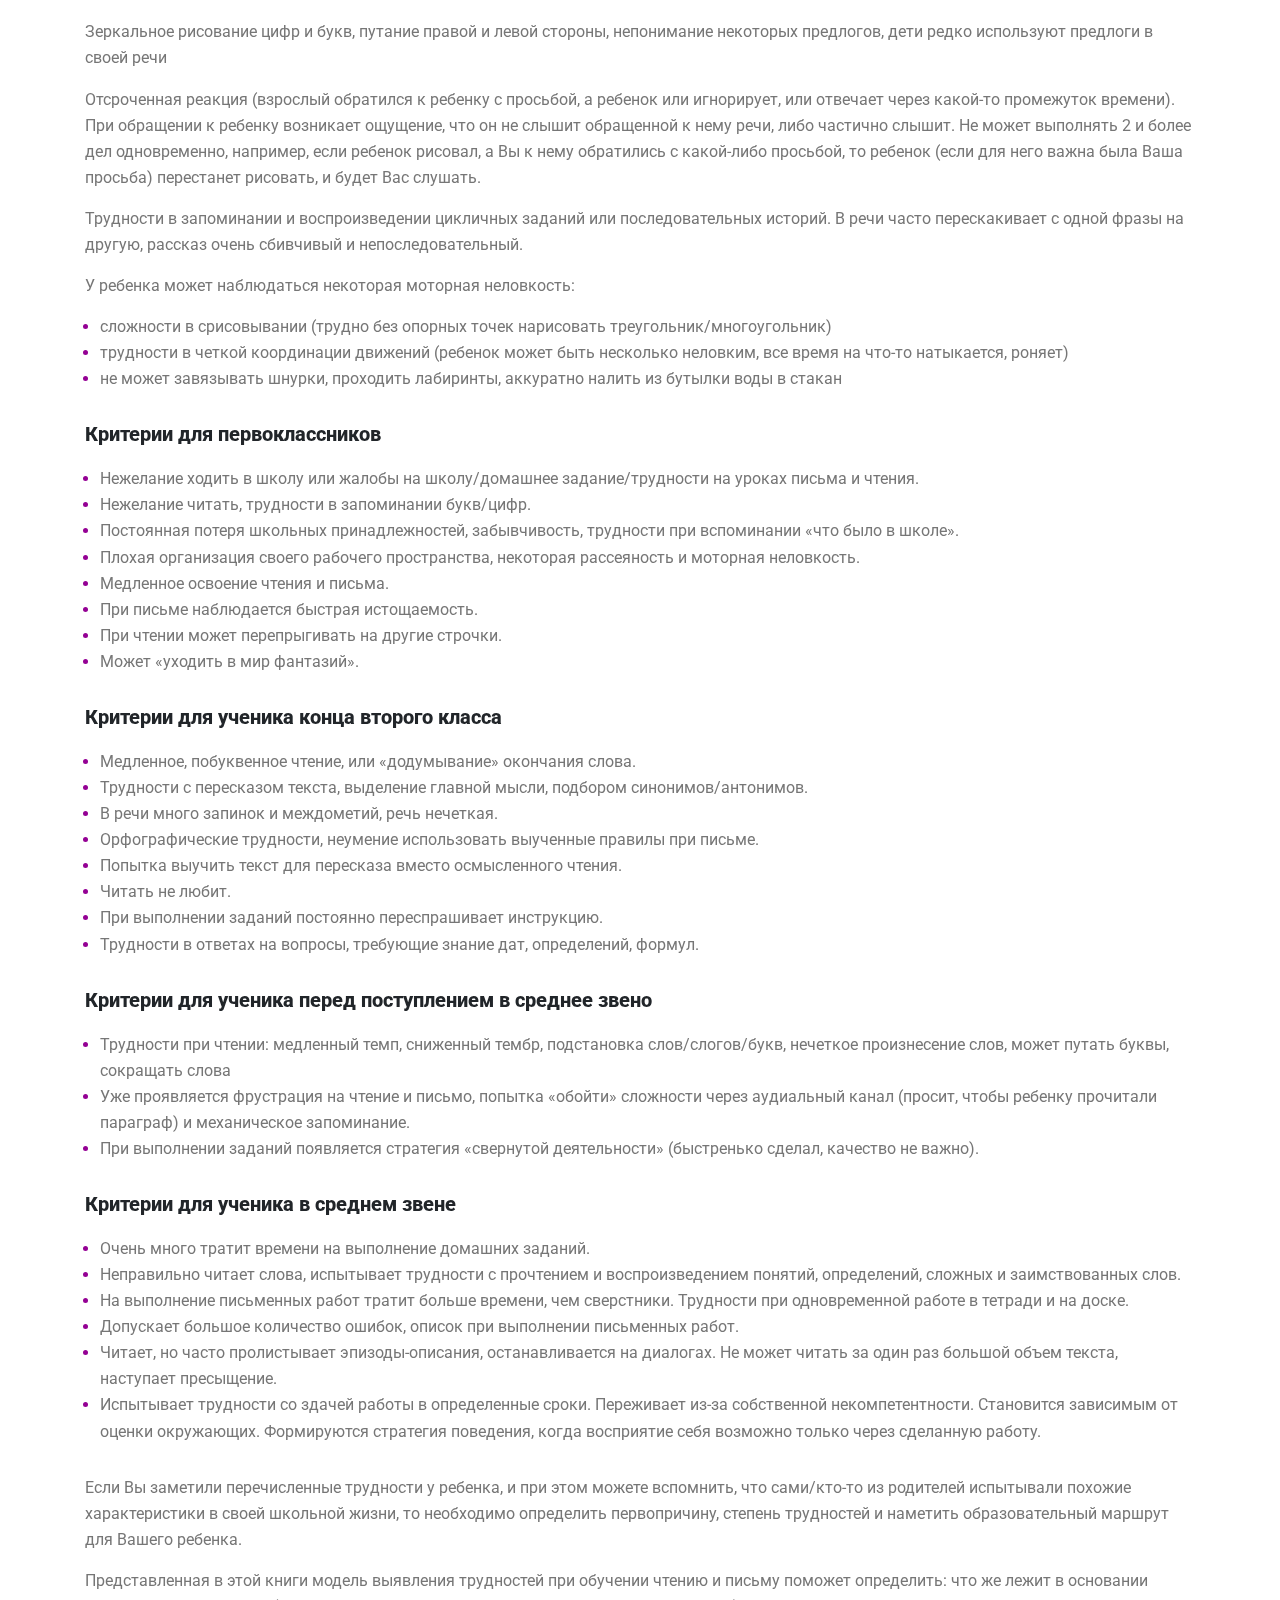
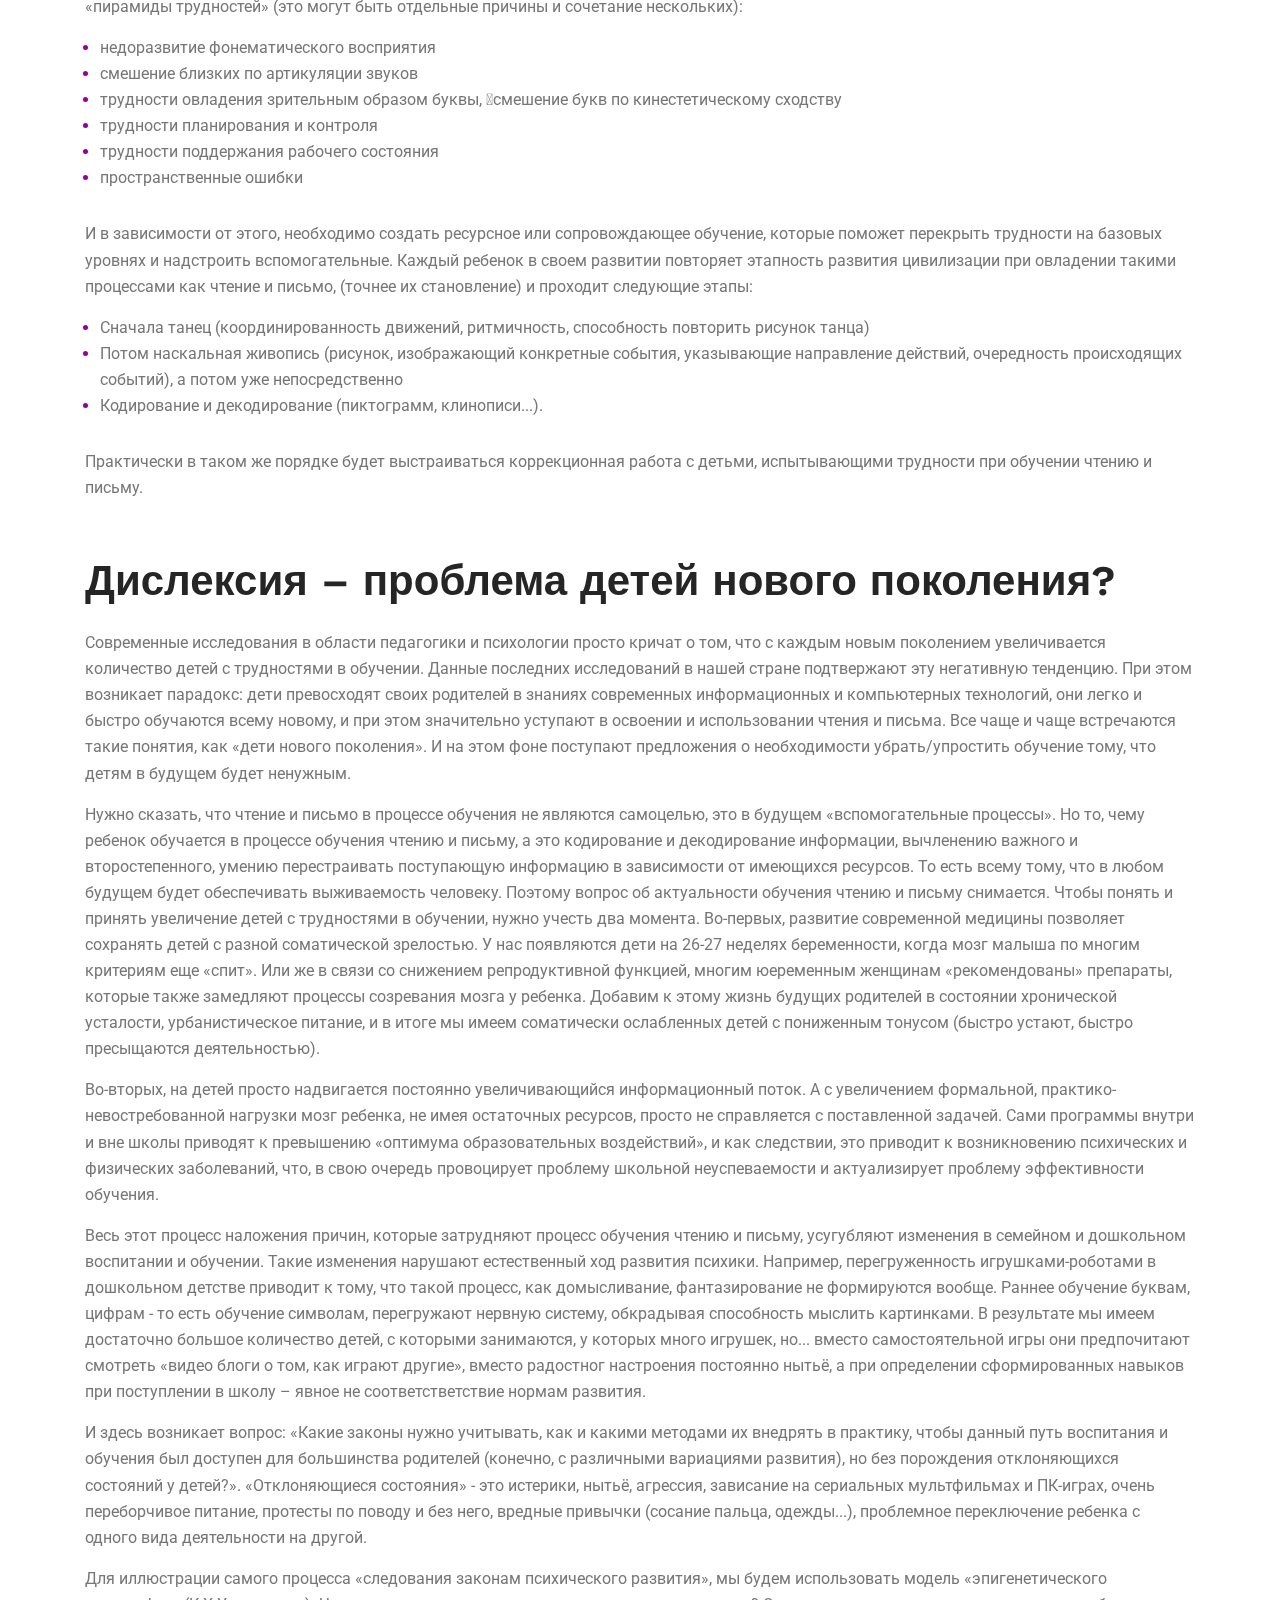
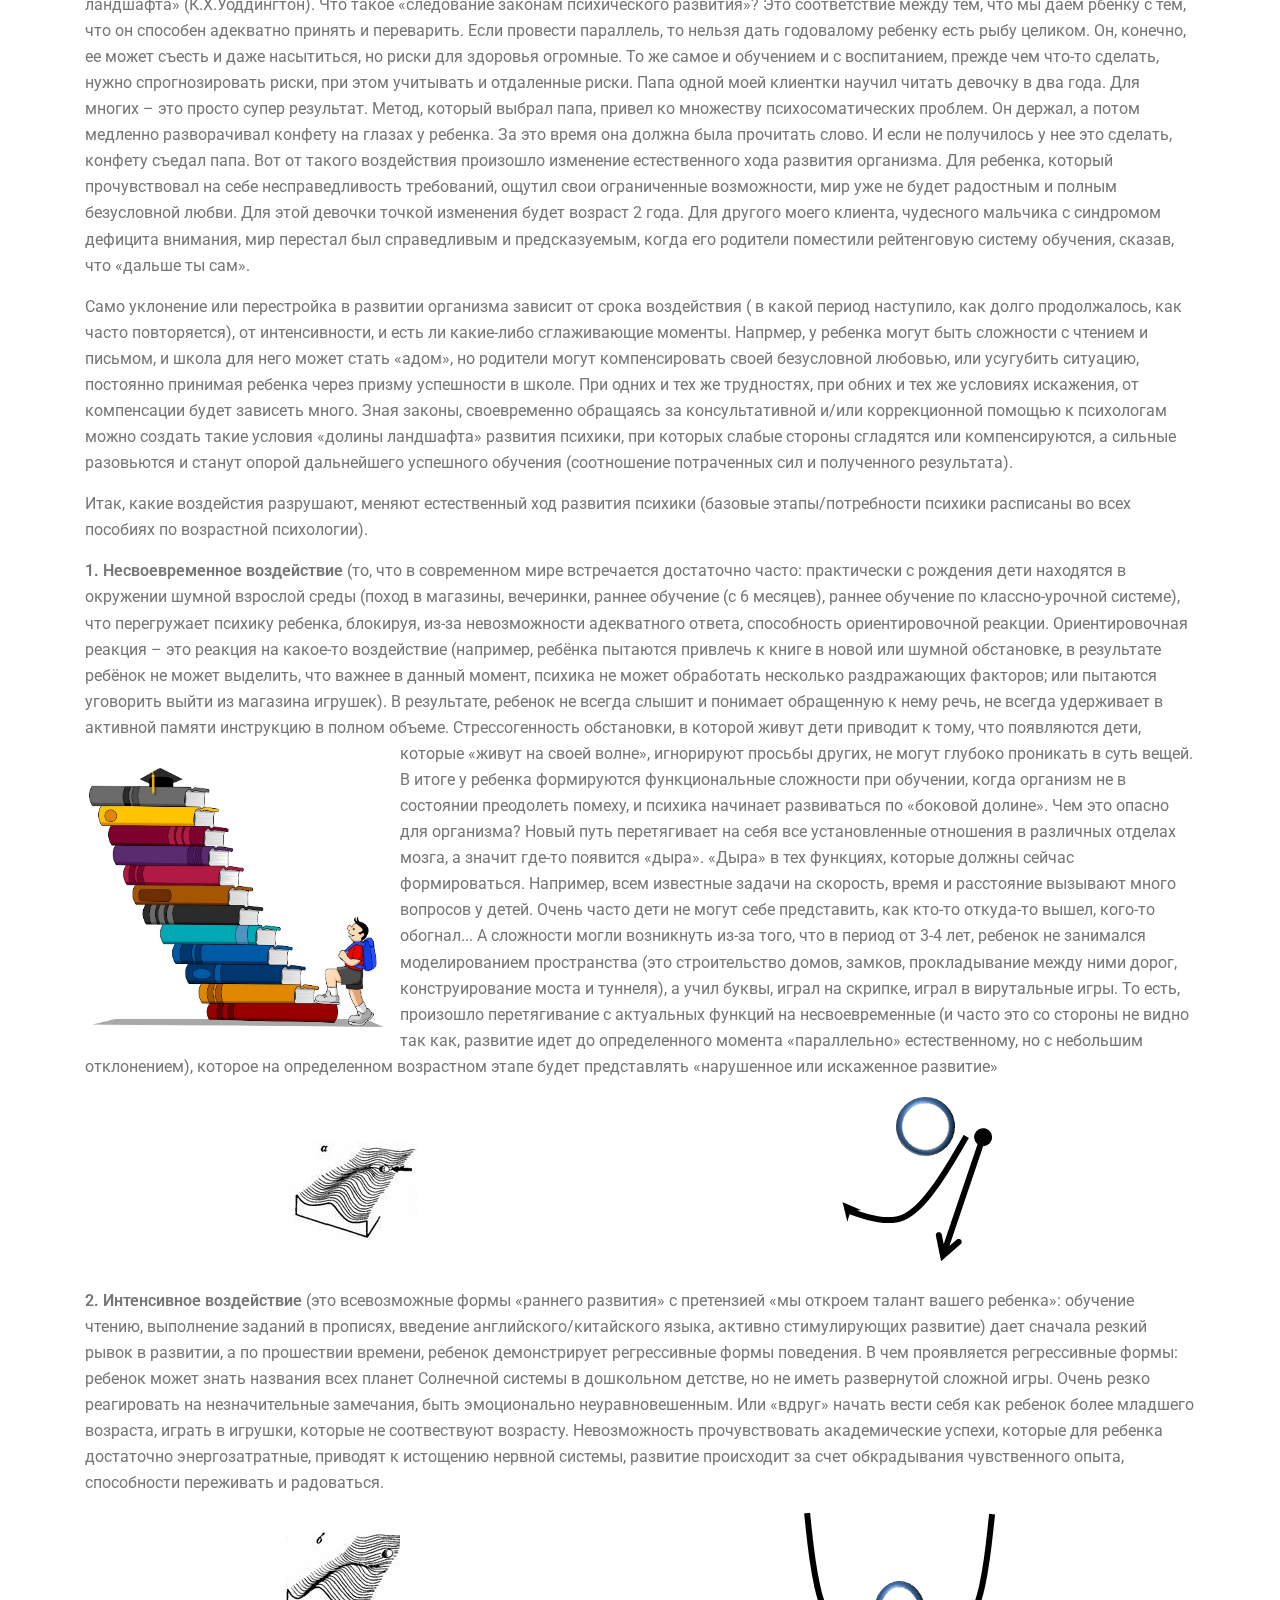
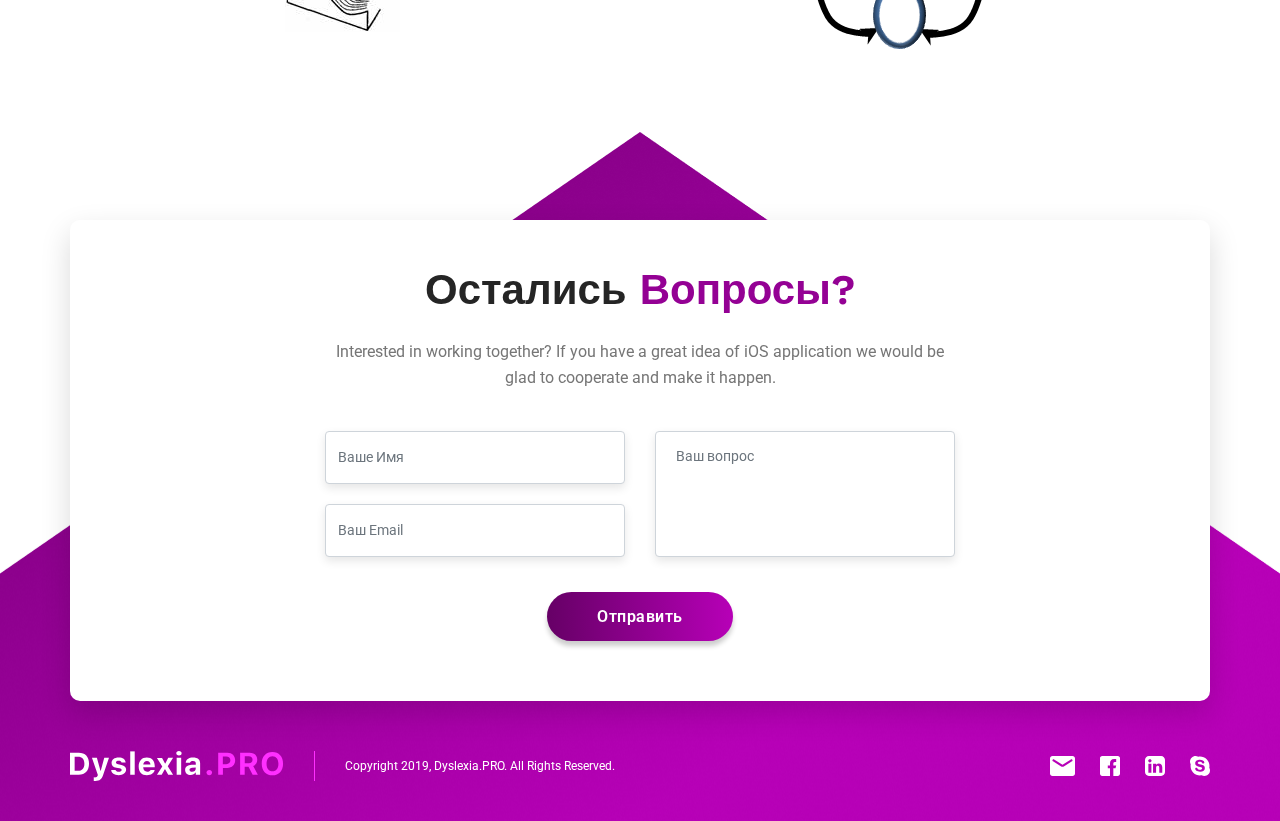
==== commit 2b8a77cc: "fixes" ====
--- a/article.html
+++ b/article.html
@@ -278,17 +278,17 @@
 
                         <strong>Критерии для ученика в среднем звене</strong>
                         <ul class="main-list color-disc">
-                            <li><span>чень много тратит времени на выполнение домашних заданий.</span></li>
-                            <li><span>еправильно читает слова, испытывает трудности с прочтением и воспроизведением понятий, определений, сложных и заимствованных слов.</span>
-                            </li>
-                            <li><span>а выполнение письменных работ тратит больше времени, чем сверстники. Трудности при одновременной работе в тетради и на доске.</span>
+                            <li><span>Очень много тратит времени на выполнение домашних заданий.</span></li>
+                            <li><span>Неправильно читает слова, испытывает трудности с прочтением и воспроизведением понятий, определений, сложных и заимствованных слов.</span>
+                            </li>
+                            <li><span>На выполнение письменных работ тратит больше времени, чем сверстники. Трудности при одновременной работе в тетради и на доске.</span>
                             </li>
                             <li>
                                 <span>Допускает большое количество ошибок, описок при выполнении письменных работ.</span>
                             </li>
-                            <li><span>итает, но часто пролистывает эпизоды-описания, останавливается на диалогах. Не может читать за один раз большой объем текста, наступает пресыщение.</span>
-                            </li>
-                            <li><span>спытывает трудности со здачей работы в определенные сроки. Переживает из-за собственной некомпетентности. Становится зависимым от оценки окружающих. Формируются стратегия поведения, когда восприятие себя возможно только через сделанную работу.</span>
+                            <li><span>Читает, но часто пролистывает эпизоды-описания, останавливается на диалогах. Не может читать за один раз большой объем текста, наступает пресыщение.</span>
+                            </li>
+                            <li><span>Испытывает трудности со здачей работы в определенные сроки. Переживает из-за собственной некомпетентности. Становится зависимым от оценки окружающих. Формируются стратегия поведения, когда восприятие себя возможно только через сделанную работу.</span>
                             </li>
                         </ul>
                     </div>
--- a/assets/css/style.css
+++ b/assets/css/style.css
@@ -83,14 +83,14 @@
 }
 
 .main-list {
-  font-family: 'Roboto', sans-serif;
-  font-size: 16px;
-  font-weight: normal;
-  font-style: normal;
-  font-stretch: normal;
-  line-height: 1.63;
-  letter-spacing: normal;
-  color: #767676;
+    font-family: 'Roboto', sans-serif;
+    font-size: 16px;
+    font-weight: normal;
+    font-style: normal;
+    font-stretch: normal;
+    line-height: 1.63;
+    letter-spacing: normal;
+    color: #767676;
 
 }
 
@@ -575,7 +575,7 @@
 
 .headerContent_button {
     text-align: center;
-    padding-bottom: 100px;
+    padding-bottom: 0px;
 }
 
 .headerContent_button a {
@@ -737,10 +737,10 @@
 /*=== Video slider ===*/
 
 .program-intro-video {
-  display: -webkit-box;
-  display: -webkit-flex;
-  display: -ms-flexbox;
-  display: flex;
+    display: -webkit-box;
+    display: -webkit-flex;
+    display: -ms-flexbox;
+    display: flex;
     -webkit-box-pack: center;
     -webkit-justify-content: center;
     -ms-flex-pack: center;
@@ -1029,79 +1029,142 @@
 
 /*MAIN*/
 .nav-menu li.active a {
-  color: #fff!important;
-}
+    color: #fff !important;
+}
+
 .nav-menu li.active > a:after {
-  margin-top: 15.5px;
-  border-radius: 5.5px;
-  background-color: #ff2fff;
-  display: block;
-  content: "";
-  height: 2px;
-  width: 100%!important;
-  left: 50%;
-  position: absolute;
-  -webkit-transition: width .3s ease-in-out;
-  -moz--transition: width .3s ease-in-out;
-  transition: width .3s ease-in-out;
-  -webkit-transform: translateX(-50%);
-  -moz-transform: translateX(-50%);
-  transform: translateX(-50%);
-}
-
-#answer.our-decision .answer_desc .numbered-list{
-  float: left; width: 85%;
-  margin-bottom: 40px; padding-left: 15px;
-}
-
-#answer.our-decision .answer_desc p{
-  text-align: left;
-  float: right; width: 85%
+    margin-top: 15.5px;
+    border-radius: 5.5px;
+    background-color: #ff2fff;
+    display: block;
+    content: "";
+    height: 2px;
+    width: 100% !important;
+    left: 50%;
+    position: absolute;
+    -webkit-transition: width .3s ease-in-out;
+    -moz--transition: width .3s ease-in-out;
+    transition: width .3s ease-in-out;
+    -webkit-transform: translateX(-50%);
+    -moz-transform: translateX(-50%);
+    transform: translateX(-50%);
+}
+
+#answer.our-decision .answer_desc .numbered-list {
+    float: left;
+    /*width: 85%;*/
+    margin-bottom: 40px;
+    padding-left: 15px;
+}
+
+#answer.our-decision .answer_desc p {
+    text-align: left;
+    float: right;
+    /*width: 85%;*/
 }
 
 .book-description {
-  display: flex; justify-content: space-around;
-}
-.book-description ul {text-align: left; padding: 0 10px;}
+    display: flex;
+    justify-content: space-around;
+}
+
+.book-description ul {
+    text-align: left;
+    padding: 0 10px;
+}
 
 .answer_desc .numbered-list {
-  text-align: left;
-  width: 85%;
-}
+    text-align: left;
+    /*width: 85%;*/
+}
+
 .numbered-list {
-  list-style: decimal
-}
-.numbered-list li {list-style: inherit;}
+    list-style: decimal
+}
+
+.numbered-list li {
+    list-style: inherit;
+}
 
 .color-disc {
-  list-style: disc;
-  padding-left: 15px;
-}
+    list-style: disc;
+    padding-left: 15px;
+}
+
 .color-disc li {
-  list-style: inherit; color: #940194;
-}
-.color-disc li span {color: #767676;}
-
-.article-page .topics ul ul  {
-  padding-left: 15px;
-}
-
-.article-page img {max-width:300px; }
-.article-page img.float-left {margin-right: 15px;margin-top: 15px;margin-bottom: 15px;}
-.article-page img.float-right {margin-left: 15px;margin-top: 15px;margin-bottom: 15px;}
-.article-page .content h2 {padding-top: 40px;}
-.article-page .topics ul, p {margin-bottom: 15px;}
-.article-page .topics > ul>li {font-weight: 800; margin-bottom: 20px;}
-.article-page .topics > ul>li>ul>li {font-weight: 400; margin-bottom: 10px;}
-
-.article-page .content ul {margin-bottom: 30px;}
-
-.article-page strong {font-weight: 600;}
+    list-style: inherit;
+    color: #940194;
+}
+
+.color-disc li span {
+    color: #767676;
+}
+
+.article-page .topics ul ul {
+    padding-left: 15px;
+}
+
+.article-page img {
+    max-width: 300px;
+}
+
+.article-page img.float-left {
+    margin-right: 15px;
+    margin-top: 15px;
+    margin-bottom: 15px;
+}
+
+.article-page img.float-right {
+    margin-left: 15px;
+    margin-top: 15px;
+    margin-bottom: 15px;
+}
+
+.article-page .content h2 {
+    padding-top: 40px;
+}
+
+.article-page .topics ul, p {
+    margin-bottom: 15px;
+}
+
+.article-page .topics > ul > li {
+    font-weight: 800;
+    margin-bottom: 20px;
+}
+
+.article-page .topics > ul > li > ul > li {
+    font-weight: 400;
+    margin-bottom: 10px;
+}
+
+.article-page .content ul {
+    margin-bottom: 30px;
+}
+
+.article-page strong {
+    font-weight: 600;
+}
+
 .article-page .content .criterias strong {
-  font-weight: 800; font-size: 20px; line-height: 24px;margin-bottom: 20px;
-  display: block;
-}
-
-
-.article-page .content .content-bottom .img-block:after {content: ''; clear: both; display: block;}
-.article-page .content .content-bottom .img-block img {float: left; width: 120px;}
+    font-weight: 800;
+    font-size: 20px;
+    line-height: 24px;
+    margin-bottom: 20px;
+    display: block;
+}
+
+
+/*.article-page .content .content-bottom .img-block:after {content: ''; clear: both; display: block;}*/
+/*.article-page .content .content-bottom .img-block img {float: left; width: 120px;}*/
+
+.article-page .img-block {
+    display: flex;
+    justify-content: space-around;
+    flex-direction: row;
+    align-items: center;
+}
+
+.article-page .img-block img {
+    max-width: 300px;
+}
--- a/assets/css/responsive.css
+++ b/assets/css/responsive.css
@@ -126,7 +126,9 @@
         font-size: 14px;
     }
 
-    .main-list {font-size: 14px;}
+    .main-list {
+        font-size: 14px;
+    }
 
     .xs-header {
         padding-bottom: 100px;
@@ -142,7 +144,7 @@
     }
 
     .headerContent_button {
-        padding-bottom: 180px;
+        padding-bottom: 120px;
     }
 
     .headerContent_button a {
@@ -341,15 +343,19 @@
     }
 
     #answer.our-decision .answer_desc .numbered-list, #answer.our-decision .answer_desc p {
-      width: 100%;
+        width: 100%;
     }
 
     .book-description {
-      -webkit-flex-direction: column;
-      -ms-flex-direction: column;
-      flex-direction: column;
-    }
-    .book-description ul {padding: 0; padding-left: 15px;}
+        -webkit-flex-direction: column;
+        -ms-flex-direction: column;
+        flex-direction: column;
+    }
+
+    .book-description ul {
+        padding: 0;
+        padding-left: 15px;
+    }
 
 }
 
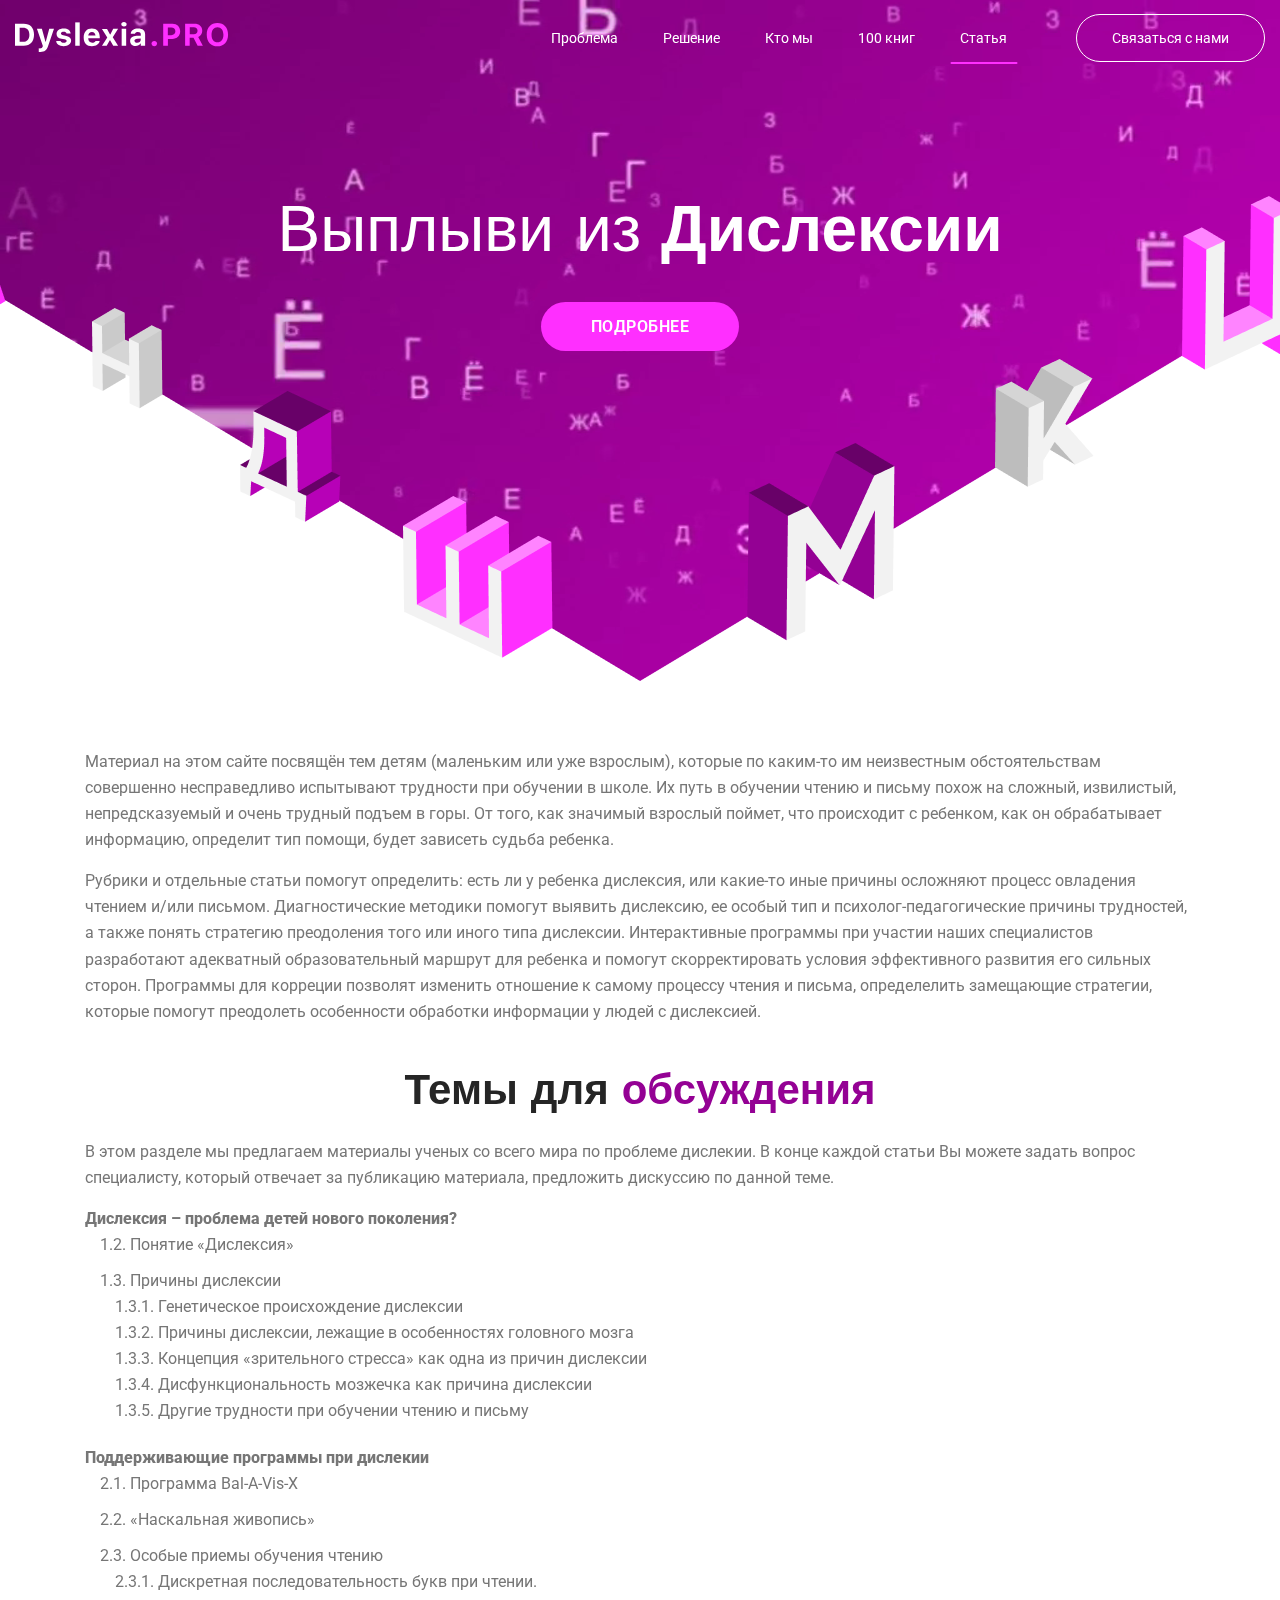
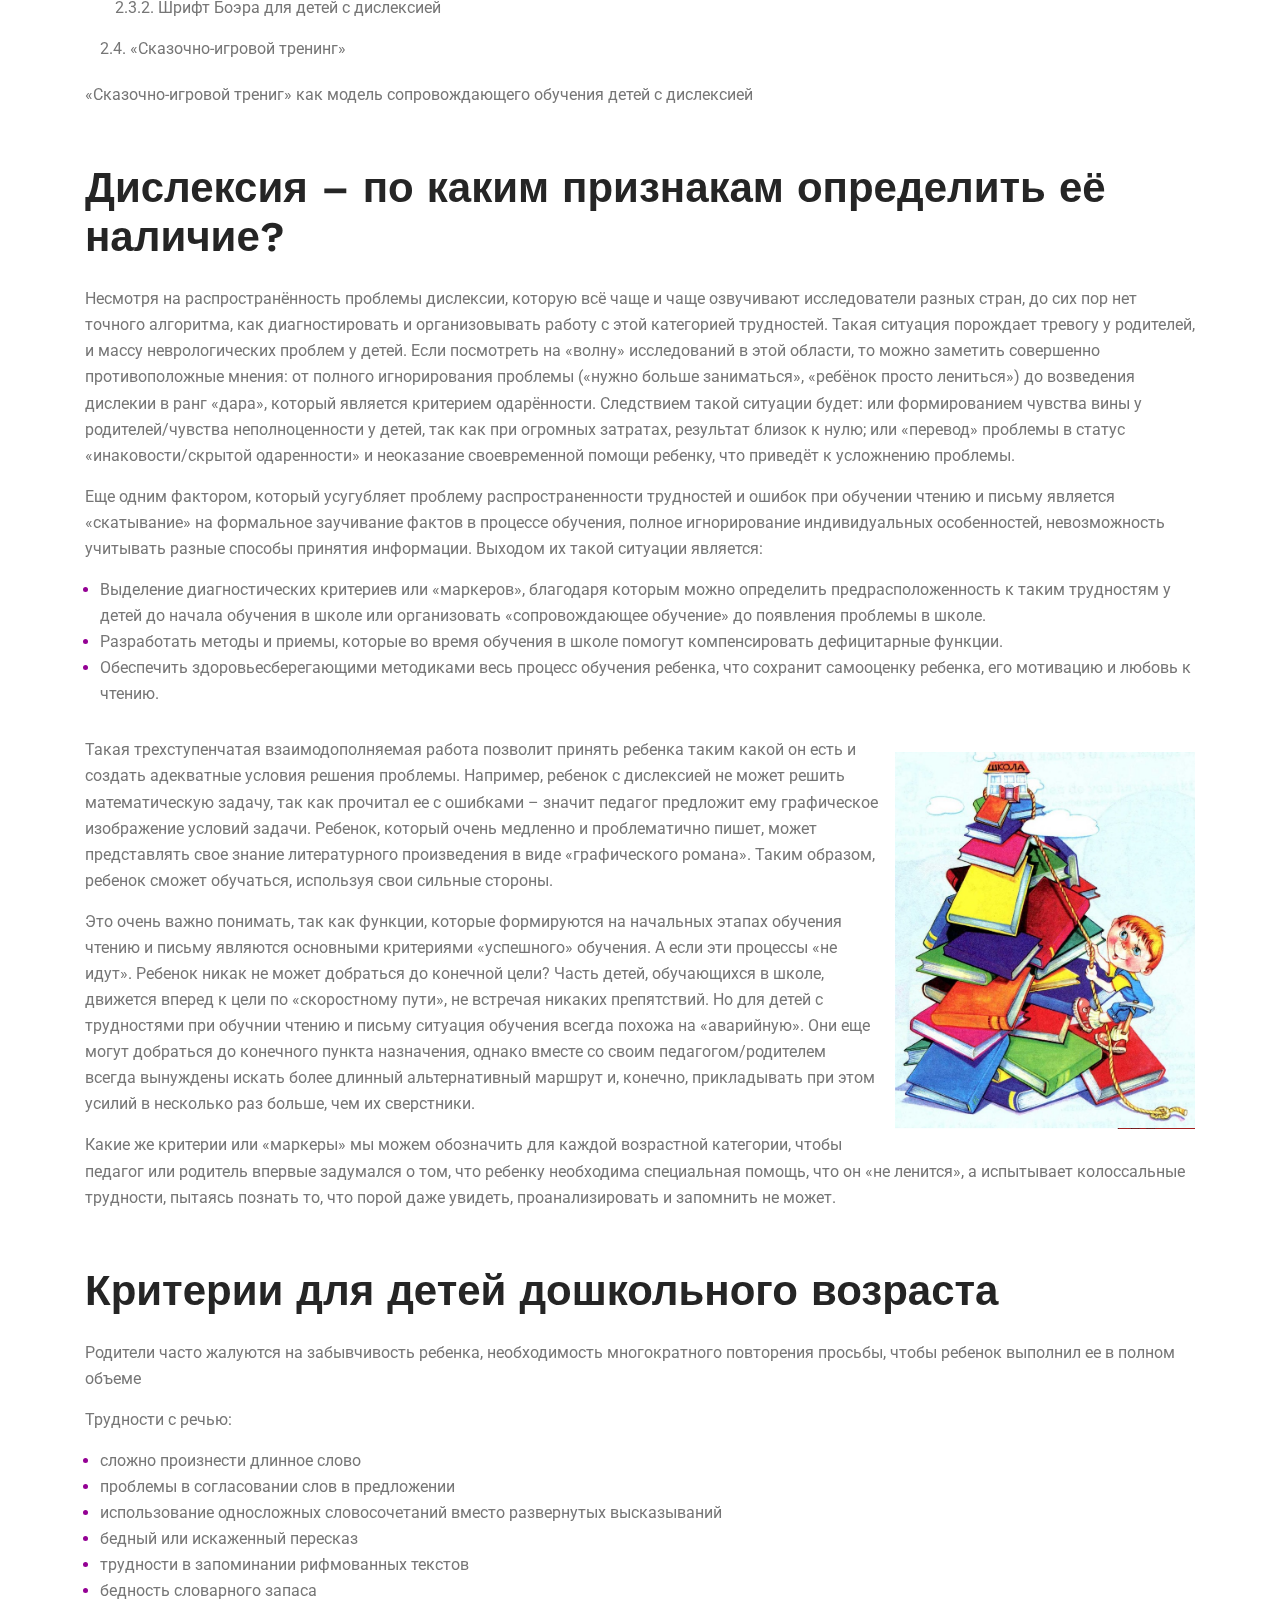
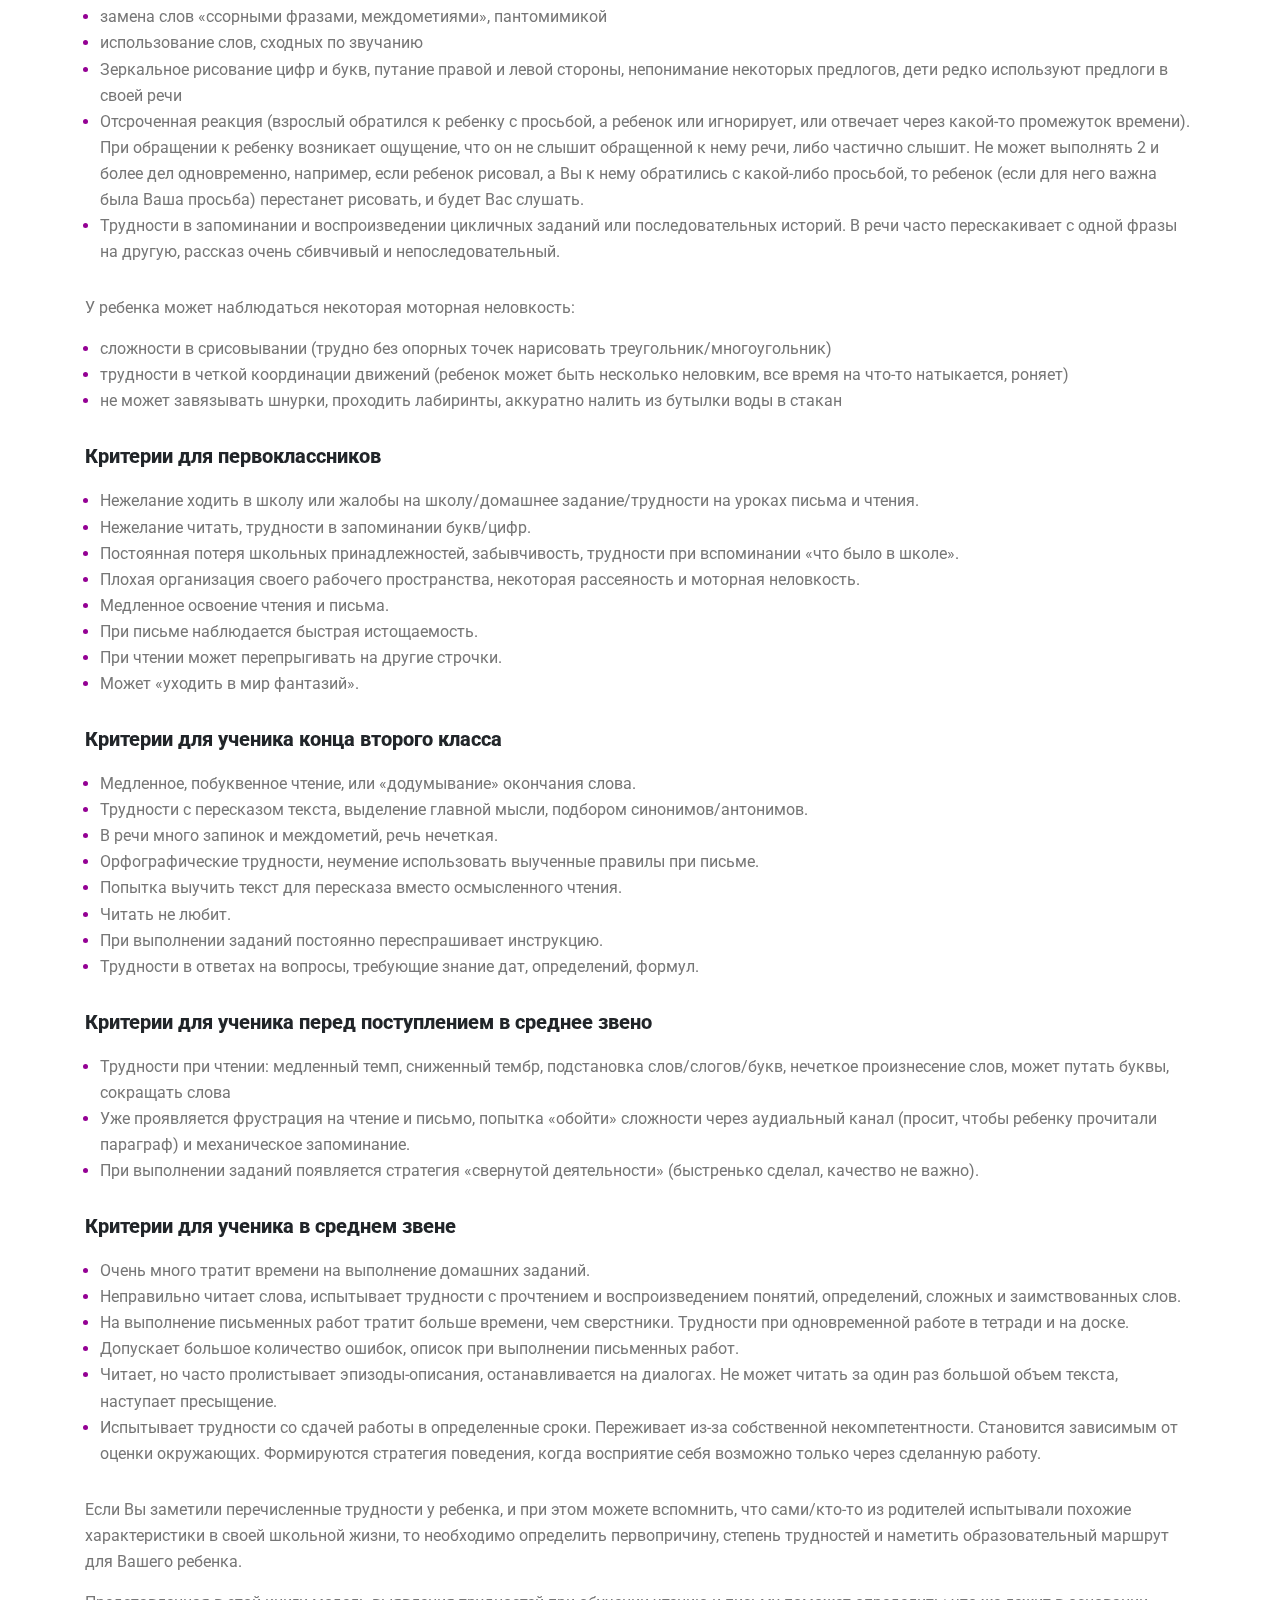
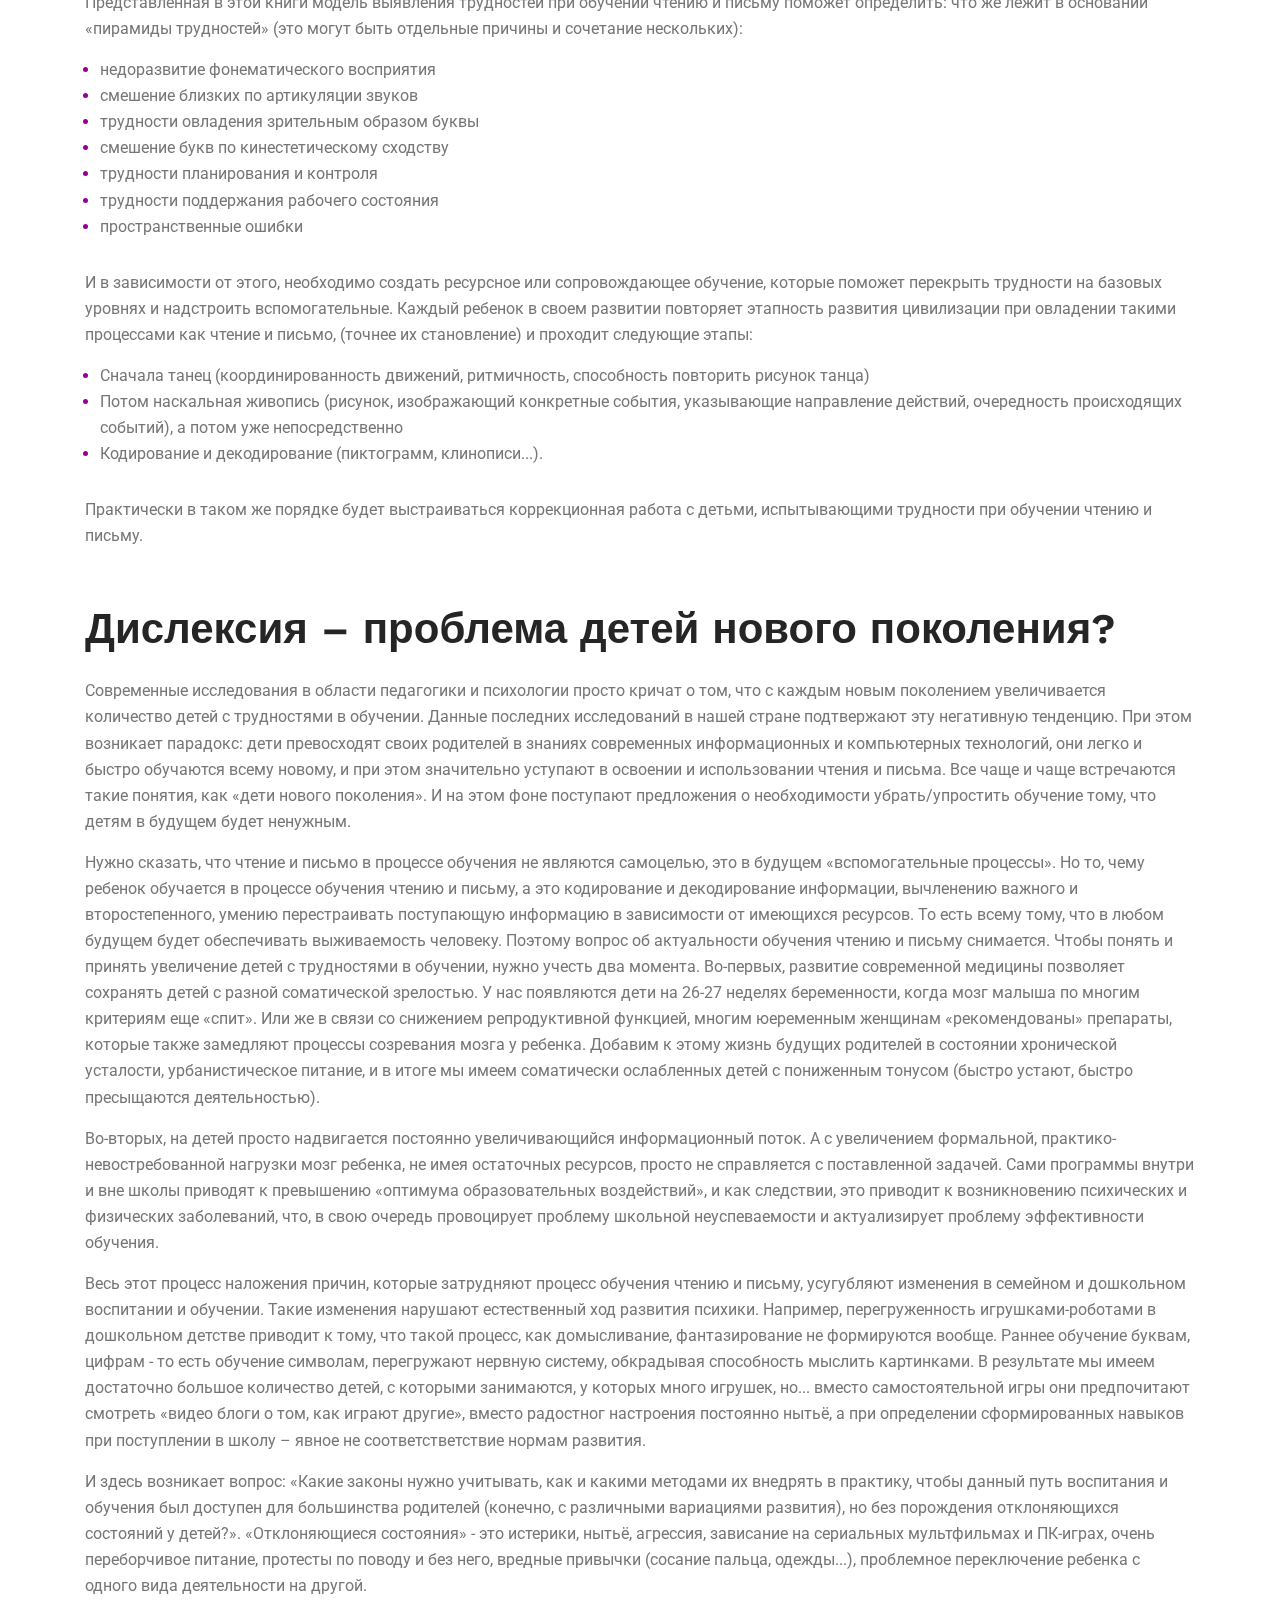
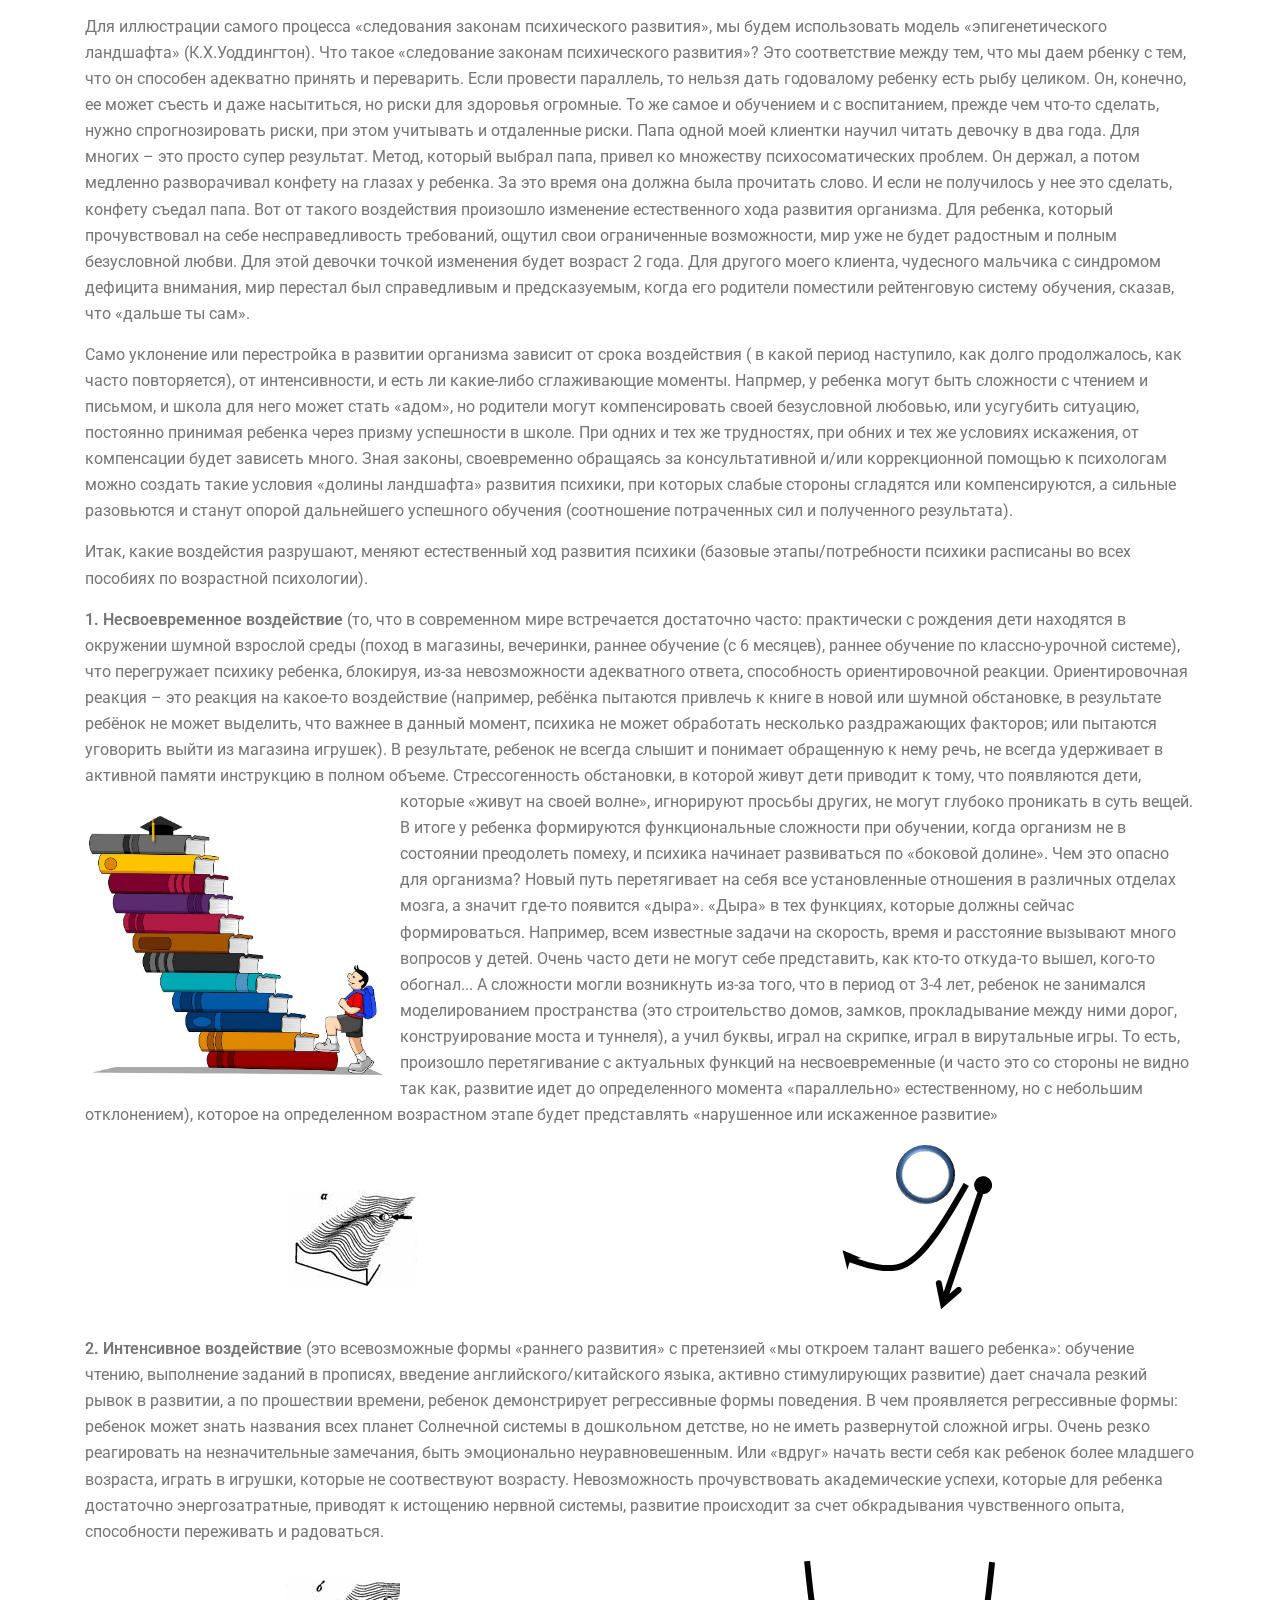
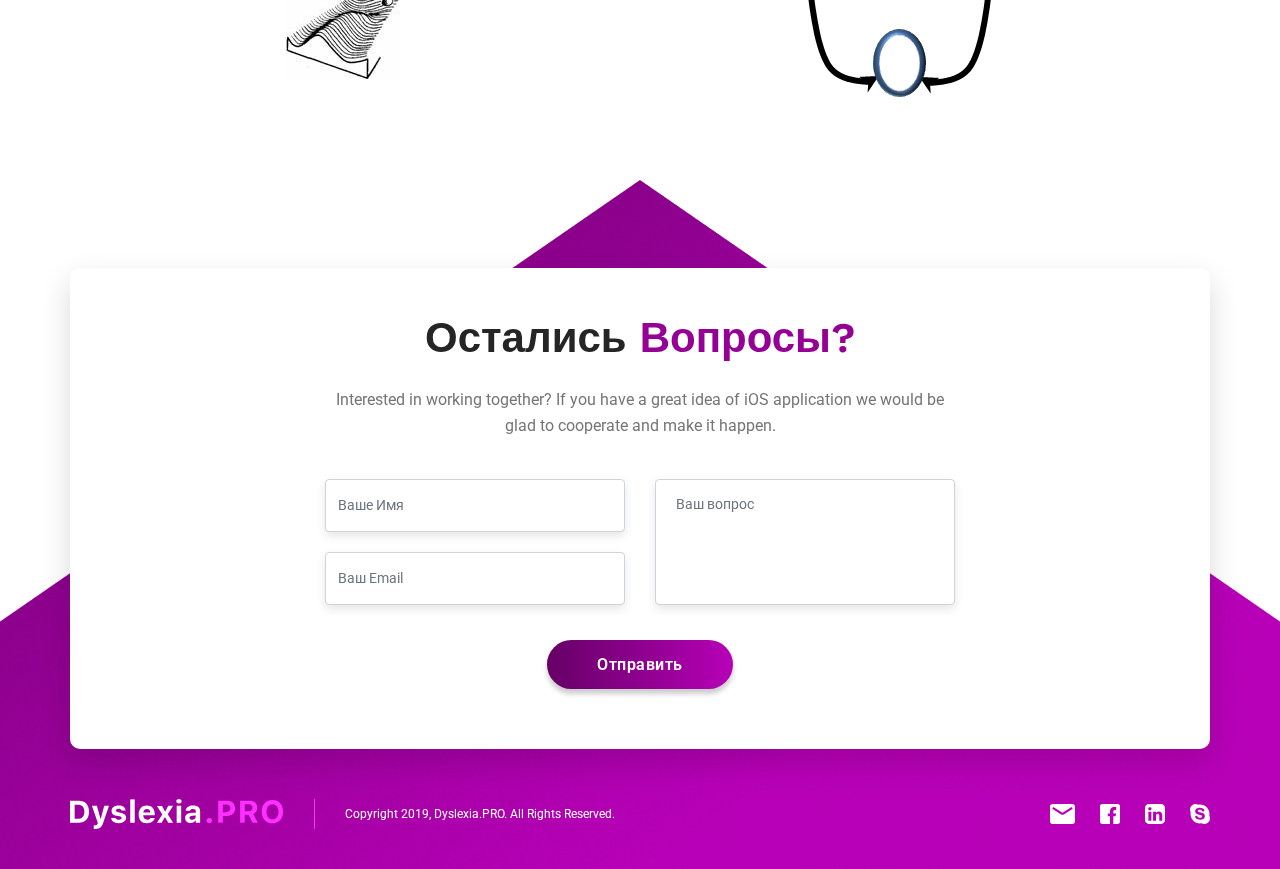
==== commit 9aff8f17: "text syntax errors" ====
--- a/article.html
+++ b/article.html
@@ -106,7 +106,7 @@
                         <h2>Темы для <span class="color-title">обсуждения</span></h2>
                     </div>
                     <p>
-                        В этом разделе мы предлагаем материалы ученых со всего мира по проблеме дислекии. В конце кадой
+                        В этом разделе мы предлагаем материалы ученых со всего мира по проблеме дислекии. В конце каждой
                         статьи Вы можете задать вопрос специалисту, который отвечает за публикацию материала, предложить
                         дискуссию по данной теме.
                     </p>
@@ -135,9 +135,10 @@
                                 <li>2.3. Особые приемы обучения чтению
                                     <ul>
                                         <li>2.3.1. Дискретная последовательность букв при чтении.</li>
-                                        <li>2.3.2.Шрифт Боэра для детей с дислексией</li>
+                                        <li>2.3.2. Шрифт Боэра для детей с дислексией</li>
                                     </ul>
                                 </li>
+                                <li>2.4. «Сказочно-игровой тренинг»</li>
                             </ul>
                         </li>
                     </ul>
@@ -170,7 +171,7 @@
                         </li>
                         <li><span>Разработать методы и приемы, которые во время обучения в школе помогут компенсировать дефицитарные функции.</span>
                         </li>
-                        <li><span>Обеспечить здоровьесберегающими методикам весь процесс обучения ребенка, что сохранит самооценку ребенка, его мотивацию и любовь к чтению.</span>
+                        <li><span>Обеспечить здоровьесберегающими методиками весь процесс обучения ребенка, что сохранит самооценку ребенка, его мотивацию и любовь к чтению.</span>
                         </li>
 
                     </ul>
@@ -182,9 +183,11 @@
                         литературного произведения в виде «графического романа». Таким образом, ребенок сможет
                         обучаться, используя свои сильные стороны.</p>
 
-                    <p>Это очень важно понимать, так как на начальных этапах обучение чтению и письму являются основными
-                        критериями «успешного» обучения. А если эти процессы «не идут». Ребенок никак не может добраться
-                        до конечной цели? Часть детей, обучающихся в школе, движутся вперед к цели по «скоростному
+                    <p>Это очень важно понимать, так как функции, которые формируются на начальных этапах обучения
+                        чтению
+                        и письму являются основными критериями «успешного» обучения. А если эти процессы «не идут».
+                        Ребенок никак не может добраться
+                        до конечной цели? Часть детей, обучающихся в школе, движется вперед к цели по «скоростному
                         пути», не встречая никаких препятствий. Но для детей с трудностями при обучнии чтению и письму
                         ситуация обучения всегда похожа на «аварийную».
                         Они еще могут добраться до конечного пункта назначения, однако вместе со своим
@@ -207,23 +210,33 @@
                             <li><span>использование односложных словосочетаний вместо развернутых высказываний</span>
                             </li>
                             <li><span>бедный или искаженный пересказ</span></li>
-                            <li><span>трудности в запоминании рифмованных текстов, бедность словарного запаса</span>
-                            </li>
+                            <li><span>трудности в запоминании рифмованных текстов</li>
+                            <li><span>бедность словарного запаса</span></li>
                             <li><span>замена слов «ссорными фразами, междометиями», пантомимикой</span></li>
                             <li><span>использование слов, сходных по звучанию</span></li>
 
+                            <li><span>Зеркальное рисование цифр и букв, путание правой и левой стороны, непонимание
+                                некоторых
+                                предлогов, дети редко используют предлоги в своей речи
+                            </span></li>
+                            <li><span>Отсроченная реакция (взрослый обратился к ребенку с просьбой, а ребенок или
+                                игнорирует,
+                                или
+                                отвечает через какой-то промежуток времени). При обращении к ребенку возникает ощущение,
+                                что
+                                он не слышит обращенной к нему речи, либо частично слышит. Не может выполнять 2 и более
+                                дел
+                                одновременно, например, если ребенок рисовал, а Вы к нему обратились с какой-либо
+                                просьбой,
+                                то ребенок (если для него важна была Ваша просьба) перестанет рисовать, и будет Вас
+                                слушать.
+                            </span></li>
+                            <li><span>Трудности в запоминании и воспроизведении цикличных заданий или последовательных
+                                историй. В
+                                речи часто перескакивает с одной фразы на другую, рассказ очень сбивчивый и
+                                непоследовательный.
+                            </span></li>
                         </ul>
-                        <p>Зеркальное рисование цифр и букв, путание правой и левой стороны, непонимание некоторых
-                            предлогов, дети редко используют предлоги в своей речи</p>
-                        <p>Отсроченная реакция (взрослый обратился к ребенку с просьбой, а ребенок или игнорирует, или
-                            отвечает через какой-то промежуток времени). При обращении к ребенку возникает ощущение, что
-                            он не слышит обращенной к нему речи, либо частично слышит. Не может выполнять 2 и более дел
-                            одновременно, например, если ребенок рисовал, а Вы к нему обратились с какой-либо просьбой,
-                            то ребенок (если для него важна была Ваша просьба) перестанет рисовать, и будет Вас
-                            слушать.</li>
-                        <p>Трудности в запоминании и воспроизведении цикличных заданий или последовательных историй. В
-                            речи часто перескакивает с одной фразы на другую, рассказ очень сбивчивый и
-                            непоследовательный.</p>
                         <p>У ребенка может наблюдаться некоторая моторная неловкость:</p>
 
                         <ul class="main-list color-disc">
@@ -288,7 +301,7 @@
                             </li>
                             <li><span>Читает, но часто пролистывает эпизоды-описания, останавливается на диалогах. Не может читать за один раз большой объем текста, наступает пресыщение.</span>
                             </li>
-                            <li><span>Испытывает трудности со здачей работы в определенные сроки. Переживает из-за собственной некомпетентности. Становится зависимым от оценки окружающих. Формируются стратегия поведения, когда восприятие себя возможно только через сделанную работу.</span>
+                            <li><span>Испытывает трудности со сдачей работы в определенные сроки. Переживает из-за собственной некомпетентности. Становится зависимым от оценки окружающих. Формируются стратегия поведения, когда восприятие себя возможно только через сделанную работу.</span>
                             </li>
                         </ul>
                     </div>
@@ -302,7 +315,8 @@
                     <ul class="main-list color-disc">
                         <li><span>недоразвитие фонематического восприятия</span></li>
                         <li><span>смешение близких по артикуляции звуков</span></li>
-                        <li><span>трудности овладения зрительным образом буквы, смешение букв по кинестетическому сходству</span>
+                        <li><span>трудности овладения зрительным образом буквы</span></li>
+                        <li><span>смешение букв по кинестетическому сходству</span>
                         </li>
                         <li><span>трудности планирования и контроля</span></li>
                         <li><span>трудности поддержания рабочего состояния</span></li>
--- a/assets/css/style.css
+++ b/assets/css/style.css
@@ -657,6 +657,9 @@
     background-image: linear-gradient(to top, #660066, #b700b7);
 }
 
+.problem_img {
+    padding-top: 80px;
+}
 
 /* === Answer === */
 
--- a/assets/css/responsive.css
+++ b/assets/css/responsive.css
@@ -282,6 +282,10 @@
 
     .problemDesc_content, .parentsDesc_content, .footerForm_desc {
         margin-bottom: 25px;
+    }
+
+    .problem_img {
+        padding-top: 0px;
     }
 
     .answer_blocks {
